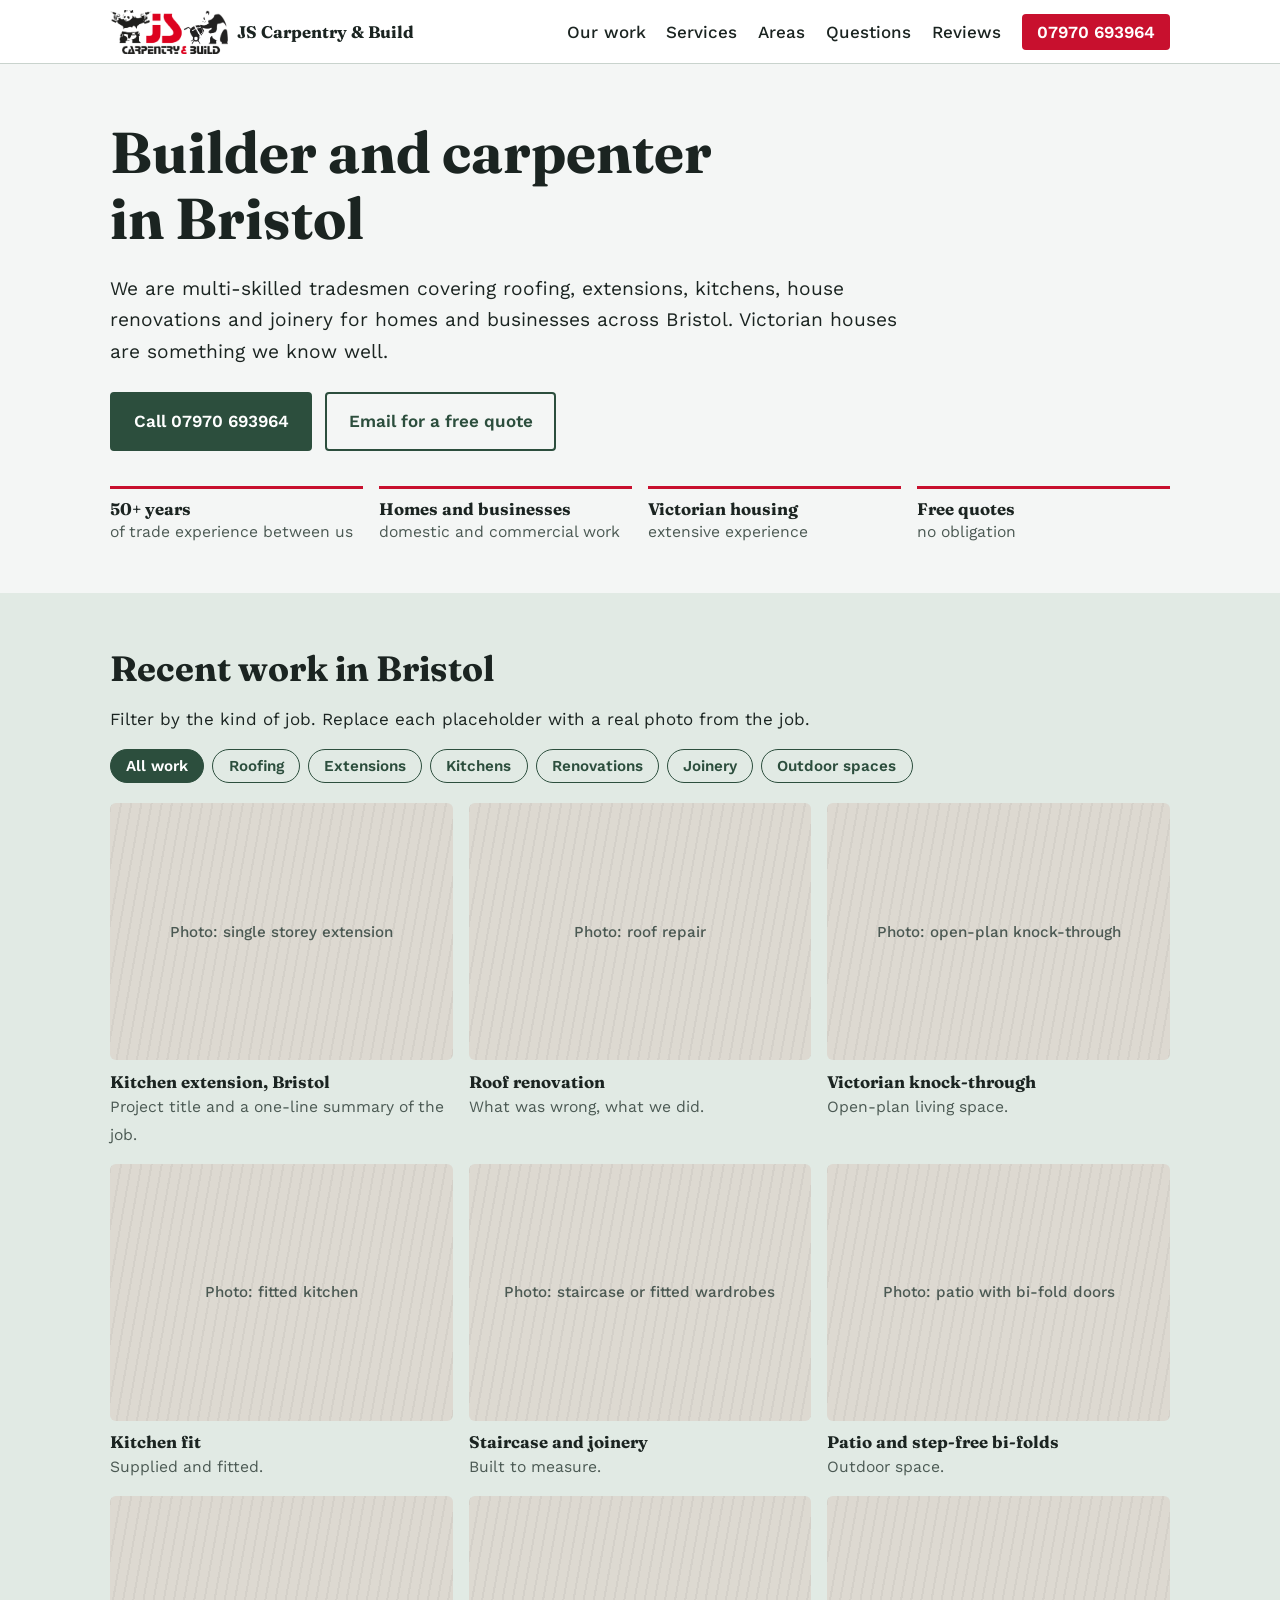
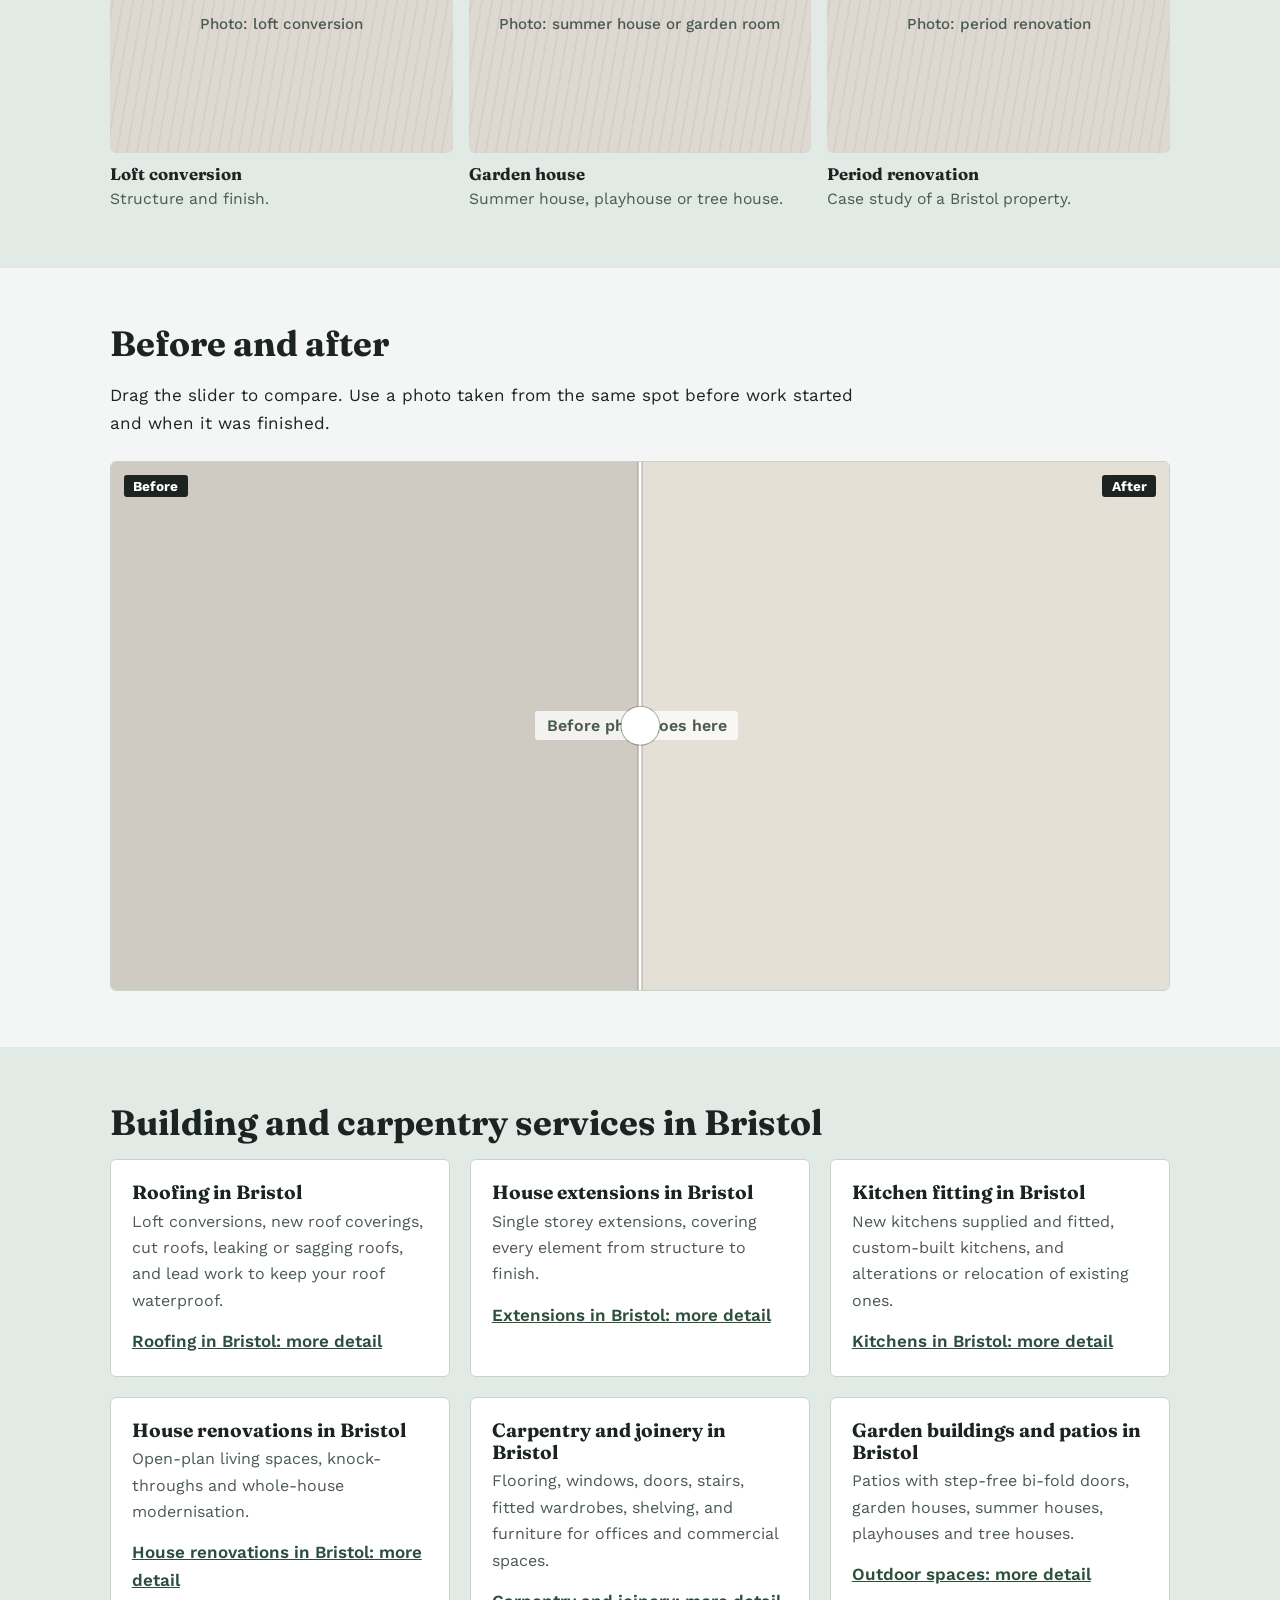
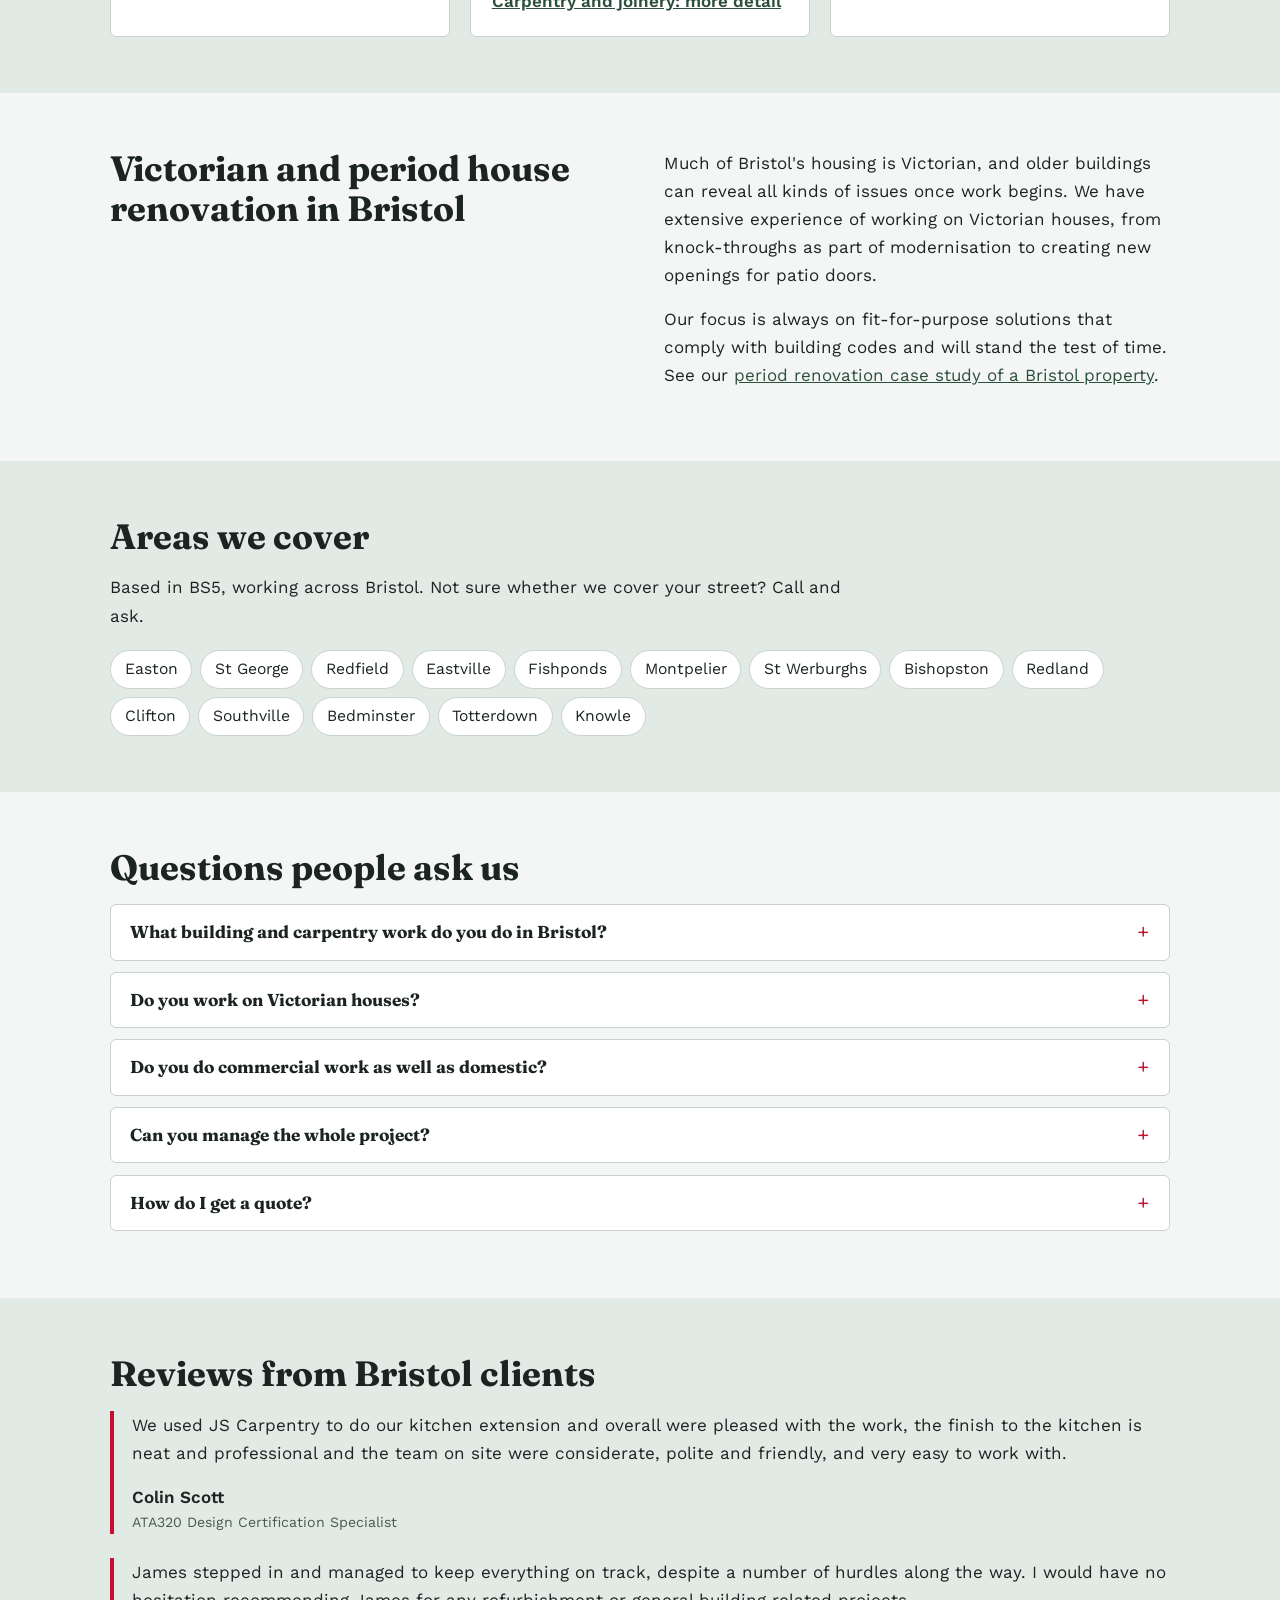
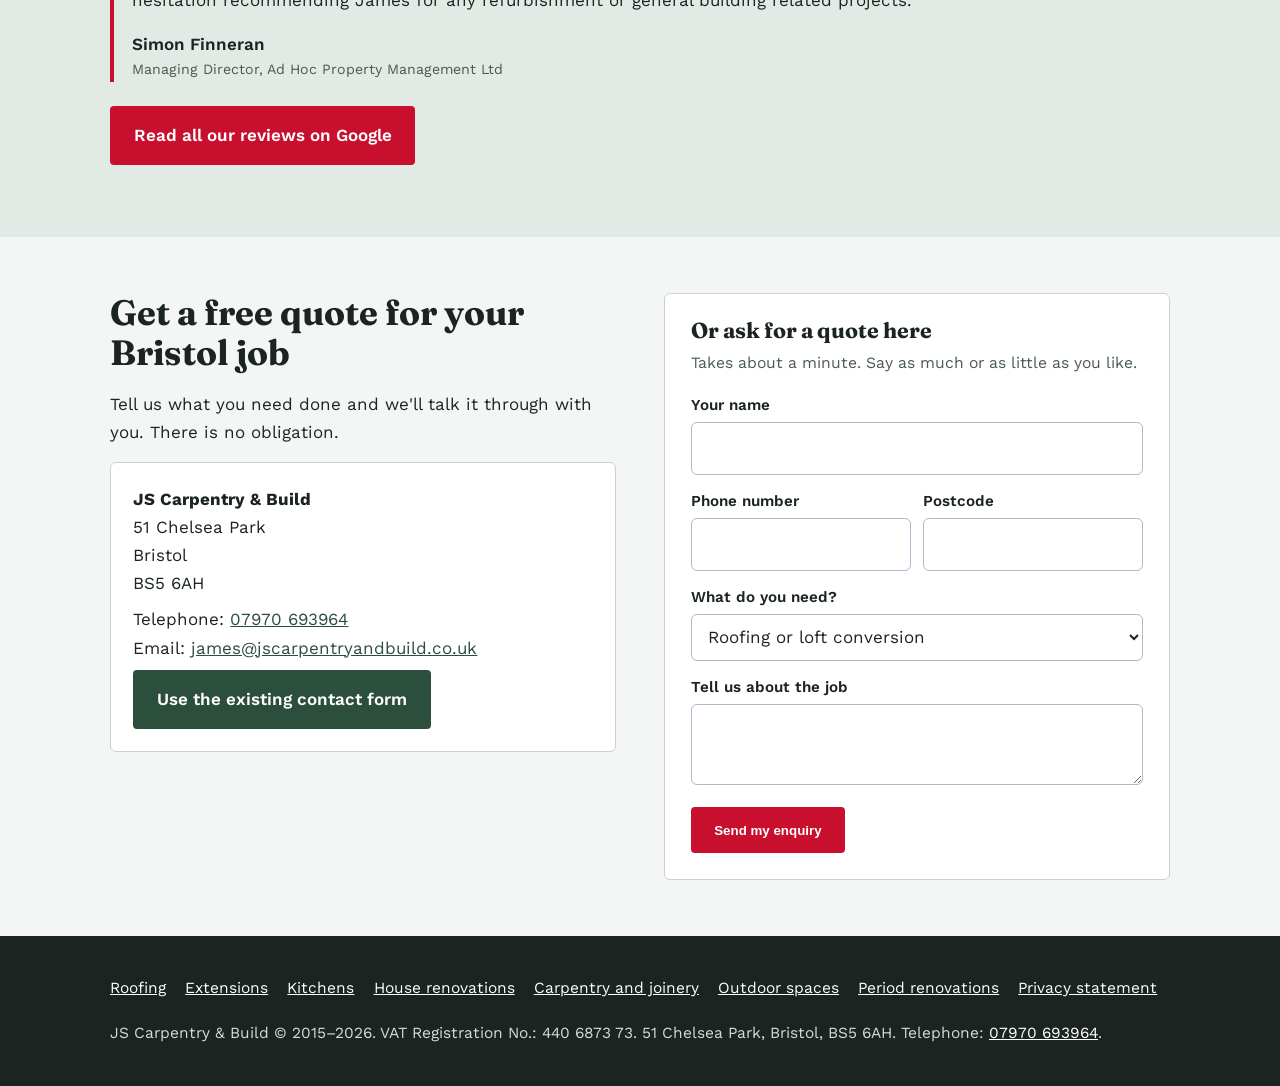
==== index.html @ ce84aeb0 "Initial demo redesign" ====
<!DOCTYPE html>
<html lang="en-GB">
<head>
<meta charset="utf-8">
<meta name="viewport" content="width=device-width, initial-scale=1">
<title>Builder and carpenter in Bristol | JS Carpentry &amp; Build</title>
<meta name="description" content="General builder and carpenter in Bristol. Roofing, extensions, kitchens, house renovations and joinery for homes and businesses. Free, no-obligation quotes.">
<link rel="canonical" href="https://jscarpentryandbuild.co.uk/">
<meta property="og:title" content="Builder and carpenter in Bristol | JS Carpentry &amp; Build">
<meta property="og:description" content="Roofing, extensions, kitchens, house renovations and joinery in Bristol. Free, no-obligation quotes.">
<meta property="og:type" content="website">
<meta property="og:locale" content="en_GB">
<meta property="og:url" content="https://jscarpentryandbuild.co.uk/">
<link rel="preconnect" href="https://fonts.googleapis.com">
<link rel="preconnect" href="https://fonts.gstatic.com" crossorigin>
<link href="https://fonts.googleapis.com/css2?family=Fraunces:opsz,wght@9..144,500;9..144,700&family=Work+Sans:wght@400;500;600&display=swap" rel="stylesheet">
<!--
  SINGLE-PAGE DEMO for James, JS Carpentry & Build.

  Structure: local-SEO layout, with the photo gallery and before/after slider
  from the proof-led option, and the quote form from the quote-first option
  placed low, in the contact section.

  TO CHECK / FILL IN BEFORE SHOWING AS A REAL SITE
  - AREAS: confirm with James which parts of Bristol (and nearby) he really covers.
  - FAQ answers are based only on what his current site says.
  - Gallery: replace each .ph placeholder with <img src="..." alt="..."> (keep class "tile-media"),
    and edit the title and one-line description under it. Aim for 8 to 12 jobs.
  - Before and after: swap the two .ba-pane placeholders for real photos of the same view.
  - GOOGLE REVIEWS: see the marked slot under the testimonials. Once the Google
    Business Profile exists and has reviews, either embed a widget script, fetch via
    the Places API, or hand-copy them in. Then link the gallery photos to the profile.
  - All text is taken from the current site (typos fixed). No new claims.
-->
<script type="application/ld+json">
{
  "@context": "https://schema.org",
  "@type": "GeneralContractor",
  "name": "JS Carpentry & Build",
  "url": "https://jscarpentryandbuild.co.uk/",
  "telephone": "+447970693964",
  "email": "james@jscarpentryandbuild.co.uk",
  "description": "General builder and carpenter working in Bristol. Domestic and commercial works including joinery, roofing, renovations, kitchens and extensions.",
  "address": {
    "@type": "PostalAddress",
    "streetAddress": "51 Chelsea Park",
    "addressLocality": "Bristol",
    "postalCode": "BS5 6AH",
    "addressCountry": "GB"
  },
  "areaServed": { "@type": "City", "name": "Bristol" }
}
</script>
<script type="application/ld+json">
{
  "@context": "https://schema.org",
  "@type": "FAQPage",
  "mainEntity": [
    {"@type":"Question","name":"What building and carpentry work do you do in Bristol?",
     "acceptedAnswer":{"@type":"Answer","text":"Roofing including loft conversions and repairs, single storey extensions, kitchens, whole house renovations, carpentry and joinery, and outdoor spaces such as patios, summer houses and garden houses."}},
    {"@type":"Question","name":"Do you work on Victorian houses?",
     "acceptedAnswer":{"@type":"Answer","text":"Yes. We have extensive experience of Victorian housing, including knock-throughs as part of modernisation, new openings for patio doors, and dealing with the issues that older buildings can reveal during works."}},
    {"@type":"Question","name":"Do you do commercial work as well as domestic?",
     "acceptedAnswer":{"@type":"Answer","text":"Yes. We do commercial works for small and medium businesses, and building and carpentry works of all sizes for domestic customers."}},
    {"@type":"Question","name":"Can you manage the whole project?",
     "acceptedAnswer":{"@type":"Answer","text":"Yes, project management and scheduling can be included if you want it. We also work with local joiners, plasterers, electricians and plumbers to deliver a complete service."}},
    {"@type":"Question","name":"How do I get a quote?",
     "acceptedAnswer":{"@type":"Answer","text":"Call 07970 693964 or email james@jscarpentryandbuild.co.uk. Quotes are free and with no obligation."}}
  ]
}
</script>
<style>
:root{
  --bg:#F4F6F5; --ink:#1B2421; --muted:#4B5953; --lead:#3E6B55; --lead-dark:#2C4E3D;
  --red:#C8102E; --red-dark:#A00C24;
  --tint:#E1EAE4; --line:#C9D3CD; --white:#fff;
  --display:"Fraunces",Georgia,"Times New Roman",serif;
  --body:"Work Sans",system-ui,-apple-system,"Segoe UI",Arial,sans-serif;
}
*{box-sizing:border-box}
html{scroll-behavior:smooth}
@media (prefers-reduced-motion:reduce){html{scroll-behavior:auto}*{transition:none!important;animation:none!important}}
body{margin:0;background:var(--bg);color:var(--ink);font-family:var(--body);font-size:1.0625rem;line-height:1.65;padding-bottom:4.5rem}
a{color:var(--lead-dark)}
:focus-visible{outline:3px solid var(--red);outline-offset:3px}
.wrap{max-width:1100px;margin:0 auto;padding:0 1.25rem}
h1,h2,h3{font-family:var(--display);margin:0;line-height:1.15;font-weight:700}
h1{font-size:clamp(2.2rem,5vw,3.6rem);max-width:16ch}
h2{font-size:clamp(1.6rem,3vw,2.2rem);margin-bottom:1rem}
h3{font-size:1.2rem;margin-bottom:.35rem}
p{margin:0 0 1rem;max-width:68ch}
.skip{position:absolute;left:-999px;top:0;background:#fff;padding:.6rem 1rem;z-index:99}
.skip:focus{left:0}

/* header */
header.site{background:var(--white);border-bottom:1px solid var(--line);position:sticky;top:0;z-index:20}
header.site .wrap{display:flex;align-items:center;justify-content:space-between;gap:1rem;padding-top:.6rem;padding-bottom:.6rem;flex-wrap:wrap}
.brand{display:flex;align-items:center;gap:.6rem;text-decoration:none;color:var(--ink)}
.brand img{height:44px;width:auto;display:block}
.brand span{font:700 1.05rem var(--display)}
nav ul{display:flex;gap:1.3rem;list-style:none;margin:0;padding:0;flex-wrap:wrap;align-items:center}
nav a{text-decoration:none;color:var(--ink);font-weight:500}
nav a:hover{text-decoration:underline}
nav a.tel{background:var(--red);color:#fff;padding:.5rem .95rem;border-radius:4px;font-weight:600}
nav a.tel:hover{background:var(--red-dark);text-decoration:none}
@media (max-width:560px){.brand img{height:34px}}

/* hero */
.hero{padding:3.5rem 0 3rem}
.hero p.lead{font-size:1.2rem;margin-top:1.25rem}
.hero .btns{display:flex;flex-wrap:wrap;gap:.8rem;margin-top:1.5rem}
.btn{display:inline-block;padding:.85rem 1.35rem;border-radius:4px;font-weight:600;text-decoration:none;border:2px solid var(--lead-dark);cursor:pointer}
.btn.main{background:var(--lead-dark);color:#fff}
.btn.line{color:var(--lead-dark);background:transparent}
.btn.red{background:var(--red);border-color:var(--red);color:#fff}
.facts{list-style:none;padding:0;margin:2.2rem 0 0;display:grid;grid-template-columns:repeat(4,1fr);gap:1rem}
.facts li{border-top:3px solid var(--red);padding-top:.6rem;font-size:.98rem;color:var(--muted)}
.facts b{display:block;color:var(--ink);font:700 1.05rem var(--display)}
@media (max-width:820px){.facts{grid-template-columns:repeat(2,1fr)}}

section{padding:3.5rem 0}
section.tint{background:var(--tint)}

/* gallery */
.filters{display:flex;flex-wrap:wrap;gap:.5rem;margin:0 0 1.25rem}
.chip{font:600 .95rem var(--body);border:1.5px solid var(--lead-dark);background:transparent;color:var(--lead-dark);padding:.45rem .95rem;border-radius:999px;cursor:pointer}
.chip[aria-pressed="true"]{background:var(--lead-dark);color:#fff}
.gallery{display:grid;grid-template-columns:repeat(3,1fr);gap:1rem}
.tile{margin:0}
.tile[hidden]{display:none}
.tile-media{aspect-ratio:4/3;width:100%;object-fit:cover;display:block;border-radius:6px}
.ph{display:grid;place-items:center;text-align:center;padding:1rem;color:var(--muted);font:500 .95rem var(--body);border-radius:6px;
  background:repeating-linear-gradient(100deg,rgba(0,0,0,.04) 0 2px,transparent 2px 10px),#DDD9D1}
.tile figcaption{padding:.7rem 0 0}
.tile figcaption b{font:700 1.05rem var(--display);display:block}
.tile figcaption span{color:var(--muted);font-size:.98rem}
@media (max-width:900px){.gallery{grid-template-columns:repeat(2,1fr)}}
@media (max-width:560px){.gallery{grid-template-columns:1fr}}

/* before / after */
.ba{--pos:50%;position:relative;aspect-ratio:16/8;overflow:hidden;border:1px solid var(--line);border-radius:6px;user-select:none;margin-top:1.5rem}
.ba-pane{position:absolute;inset:0;display:grid;place-items:center;font:600 1rem var(--body);color:var(--muted)}
.ba-pane.before{background:#CFCBC2}
.ba-pane.after{background:#E4E0D6;clip-path:inset(0 0 0 var(--pos))}
.ba-pane span{background:rgba(255,255,255,.75);padding:.3rem .7rem;border-radius:3px}
.ba-handle{position:absolute;top:0;bottom:0;left:var(--pos);width:3px;background:#fff;transform:translateX(-50%);box-shadow:0 0 0 1px rgba(0,0,0,.25)}
.ba-handle::after{content:"";position:absolute;top:50%;left:50%;width:2.4rem;height:2.4rem;border-radius:50%;background:#fff;transform:translate(-50%,-50%);box-shadow:0 0 0 1px rgba(0,0,0,.3)}
.ba input{position:absolute;inset:0;width:100%;height:100%;opacity:0;cursor:ew-resize;margin:0}
.ba:focus-within{outline:3px solid var(--red);outline-offset:3px}
.ba-tag{position:absolute;top:.8rem;font:700 .85rem var(--body);background:var(--ink);color:#fff;padding:.2rem .6rem;border-radius:3px}
.ba-tag.l{left:.8rem}.ba-tag.r{right:.8rem}

/* services */
.svc{display:grid;grid-template-columns:repeat(3,1fr);gap:1.25rem}
.svc article{background:var(--white);border:1px solid var(--line);border-radius:6px;padding:1.3rem}
.svc article p{color:var(--muted);margin-bottom:.8rem;font-size:1rem}
.svc a.more{font-weight:600}
@media (max-width:900px){.svc{grid-template-columns:repeat(2,1fr)}}
@media (max-width:580px){.svc{grid-template-columns:1fr}}

.two-col{display:grid;grid-template-columns:1fr 1fr;gap:3rem;align-items:start}
@media (max-width:800px){.two-col{grid-template-columns:1fr;gap:1.5rem}}

.areas{list-style:none;margin:1.25rem 0 0;padding:0;display:flex;flex-wrap:wrap;gap:.5rem}
.areas li{background:var(--white);border:1px solid var(--line);padding:.35rem .85rem;border-radius:999px;font-size:.98rem}

details{background:var(--white);border:1px solid var(--line);border-radius:6px;margin-bottom:.7rem}
summary{cursor:pointer;padding:1rem 1.2rem;font:700 1.08rem var(--display);list-style:none;display:flex;justify-content:space-between;gap:1rem}
summary::-webkit-details-marker{display:none}
summary::after{content:"+";font-size:1.4rem;line-height:1;color:var(--red)}
details[open] summary::after{content:"\2212"}
details p{padding:0 1.2rem;margin:0 0 1rem}

blockquote{margin:0 0 1.5rem;padding-left:1.1rem;border-left:4px solid var(--red)}
blockquote p{max-width:none}
blockquote footer{font-weight:600}
blockquote footer small{display:block;font-weight:400;color:var(--muted)}

#google-reviews{margin-top:.5rem}

address{font-style:normal}
.nap{background:var(--white);border:1px solid var(--line);border-radius:6px;padding:1.4rem}
.nap p{margin-bottom:.5rem}

/* quote form */
.form-card{background:var(--white);border:1px solid var(--line);border-radius:6px;padding:1.6rem}
.form-card h3{font-size:1.35rem;margin-bottom:.35rem}
.form-card .sub{color:var(--muted);font-size:.98rem;margin-bottom:1.1rem}
.field{margin-bottom:.9rem}
label{display:block;font-weight:600;font-size:.95rem;margin-bottom:.25rem}
input,select,textarea{width:100%;font:inherit;padding:.7rem .8rem;border:1.5px solid #AEB8CB;border-radius:6px;background:#fff;color:var(--ink)}
textarea{min-height:5rem;resize:vertical}
.two{display:grid;grid-template-columns:1fr 1fr;gap:.8rem}
@media (max-width:480px){.two{grid-template-columns:1fr}}
#done{display:none;margin-top:1rem;padding:.9rem 1rem;background:var(--tint);border-left:4px solid var(--red);border-radius:4px;font-size:.98rem}

footer.site{background:var(--ink);color:#D3DDD8;padding:2.5rem 0;font-size:.97rem}
footer.site a{color:#fff}
footer.site ul{list-style:none;padding:0;margin:0 0 1.2rem;display:flex;flex-wrap:wrap;gap:.4rem 1.2rem}

/* sticky mobile call bar */
.stick{position:fixed;left:0;right:0;bottom:0;z-index:30;display:grid;grid-template-columns:1fr 1fr;background:var(--lead-dark);box-shadow:0 -4px 14px rgba(0,0,0,.25)}
.stick a{padding:1rem;text-align:center;font:700 1.05rem var(--display);text-decoration:none;color:#fff}
.stick a:first-child{background:var(--red)}
@media (min-width:861px){.stick{display:none}body{padding-bottom:0}}
</style>
</head>
<body>
<a class="skip" href="#main">Skip to content</a>

<header class="site">
  <div class="wrap">
    <a class="brand" href="/">
      <img src="logo.png" alt="JS Carpentry &amp; Build">
      <span>JS Carpentry &amp; Build</span>
    </a>
    <nav aria-label="Main">
      <ul>
        <li><a href="#work">Our work</a></li>
        <li><a href="#services">Services</a></li>
        <li><a href="#areas">Areas</a></li>
        <li><a href="#faq">Questions</a></li>
        <li><a href="#reviews">Reviews</a></li>
        <li><a class="tel" href="tel:+447970693964">07970 693964</a></li>
      </ul>
    </nav>
  </div>
</header>

<main id="main">
  <div class="hero">
    <div class="wrap">
      <h1>Builder and carpenter in Bristol</h1>
      <p class="lead">We are multi-skilled tradesmen covering roofing, extensions, kitchens, house renovations and joinery for homes and businesses across Bristol. Victorian houses are something we know well.</p>
      <div class="btns">
        <a class="btn main" href="tel:+447970693964">Call 07970 693964</a>
        <a class="btn line" href="mailto:james@jscarpentryandbuild.co.uk">Email for a free quote</a>
      </div>
      <ul class="facts">
        <li><b>50+ years</b>of trade experience between us</li>
        <li><b>Homes and businesses</b>domestic and commercial work</li>
        <li><b>Victorian housing</b>extensive experience</li>
        <li><b>Free quotes</b>no obligation</li>
      </ul>
    </div>
  </div>

  <section class="tint" id="work" aria-labelledby="work-h">
    <div class="wrap">
      <h2 id="work-h">Recent work in Bristol</h2>
      <p>Filter by the kind of job. Replace each placeholder with a real photo from the job.</p>

      <div class="filters" role="group" aria-label="Filter projects">
        <button class="chip" aria-pressed="true" data-filter="all">All work</button>
        <button class="chip" aria-pressed="false" data-filter="roofing">Roofing</button>
        <button class="chip" aria-pressed="false" data-filter="extensions">Extensions</button>
        <button class="chip" aria-pressed="false" data-filter="kitchens">Kitchens</button>
        <button class="chip" aria-pressed="false" data-filter="renovations">Renovations</button>
        <button class="chip" aria-pressed="false" data-filter="joinery">Joinery</button>
        <button class="chip" aria-pressed="false" data-filter="outdoor">Outdoor spaces</button>
      </div>

      <div class="gallery" id="gallery">
        <figure class="tile" data-cat="extensions">
          <div class="tile-media ph">Photo: single storey extension</div>
          <figcaption><b>Kitchen extension, Bristol</b><span>Project title and a one-line summary of the job.</span></figcaption>
        </figure>
        <figure class="tile" data-cat="roofing">
          <div class="tile-media ph">Photo: roof repair</div>
          <figcaption><b>Roof renovation</b><span>What was wrong, what we did.</span></figcaption>
        </figure>
        <figure class="tile" data-cat="renovations">
          <div class="tile-media ph">Photo: open-plan knock-through</div>
          <figcaption><b>Victorian knock-through</b><span>Open-plan living space.</span></figcaption>
        </figure>
        <figure class="tile" data-cat="kitchens">
          <div class="tile-media ph">Photo: fitted kitchen</div>
          <figcaption><b>Kitchen fit</b><span>Supplied and fitted.</span></figcaption>
        </figure>
        <figure class="tile" data-cat="joinery">
          <div class="tile-media ph">Photo: staircase or fitted wardrobes</div>
          <figcaption><b>Staircase and joinery</b><span>Built to measure.</span></figcaption>
        </figure>
        <figure class="tile" data-cat="outdoor">
          <div class="tile-media ph">Photo: patio with bi-fold doors</div>
          <figcaption><b>Patio and step-free bi-folds</b><span>Outdoor space.</span></figcaption>
        </figure>
        <figure class="tile" data-cat="roofing">
          <div class="tile-media ph">Photo: loft conversion</div>
          <figcaption><b>Loft conversion</b><span>Structure and finish.</span></figcaption>
        </figure>
        <figure class="tile" data-cat="outdoor">
          <div class="tile-media ph">Photo: summer house or garden room</div>
          <figcaption><b>Garden house</b><span>Summer house, playhouse or tree house.</span></figcaption>
        </figure>
        <figure class="tile" data-cat="renovations">
          <div class="tile-media ph">Photo: period renovation</div>
          <figcaption><b>Period renovation</b><span>Case study of a Bristol property.</span></figcaption>
        </figure>
      </div>
    </div>
  </section>

  <section aria-labelledby="ba-h">
    <div class="wrap">
      <h2 id="ba-h">Before and after</h2>
      <p>Drag the slider to compare. Use a photo taken from the same spot before work started and when it was finished.</p>
      <div class="ba" id="ba">
        <div class="ba-pane before"><span>Before photo goes here</span></div>
        <div class="ba-pane after"><span>After photo goes here</span></div>
        <span class="ba-tag l">Before</span><span class="ba-tag r">After</span>
        <div class="ba-handle"></div>
        <input type="range" min="0" max="100" value="50" aria-label="Drag to compare before and after">
      </div>
    </div>
  </section>

  <section class="tint" id="services" aria-labelledby="svc-h">
    <div class="wrap">
      <h2 id="svc-h">Building and carpentry services in Bristol</h2>
      <div class="svc">
        <article>
          <h3>Roofing in Bristol</h3>
          <p>Loft conversions, new roof coverings, cut roofs, leaking or sagging roofs, and lead work to keep your roof waterproof.</p>
          <a class="more" href="https://jscarpentryandbuild.co.uk/roofing.html">Roofing in Bristol: more detail</a>
        </article>
        <article>
          <h3>House extensions in Bristol</h3>
          <p>Single storey extensions, covering every element from structure to finish.</p>
          <a class="more" href="https://jscarpentryandbuild.co.uk/extensions.html">Extensions in Bristol: more detail</a>
        </article>
        <article>
          <h3>Kitchen fitting in Bristol</h3>
          <p>New kitchens supplied and fitted, custom-built kitchens, and alterations or relocation of existing ones.</p>
          <a class="more" href="https://jscarpentryandbuild.co.uk/kitchens.html">Kitchens in Bristol: more detail</a>
        </article>
        <article>
          <h3>House renovations in Bristol</h3>
          <p>Open-plan living spaces, knock-throughs and whole-house modernisation.</p>
          <a class="more" href="https://jscarpentryandbuild.co.uk/house-renovations.html">House renovations in Bristol: more detail</a>
        </article>
        <article>
          <h3>Carpentry and joinery in Bristol</h3>
          <p>Flooring, windows, doors, stairs, fitted wardrobes, shelving, and furniture for offices and commercial spaces.</p>
          <a class="more" href="https://jscarpentryandbuild.co.uk/carpenty-and-joinery.html">Carpentry and joinery: more detail</a>
        </article>
        <article>
          <h3>Garden buildings and patios in Bristol</h3>
          <p>Patios with step-free bi-fold doors, garden houses, summer houses, playhouses and tree houses.</p>
          <a class="more" href="https://jscarpentryandbuild.co.uk/outdoor-spaces.html">Outdoor spaces: more detail</a>
        </article>
      </div>
    </div>
  </section>

  <section aria-labelledby="vic-h">
    <div class="wrap two-col">
      <div>
        <h2 id="vic-h">Victorian and period house renovation in Bristol</h2>
      </div>
      <div>
        <p>Much of Bristol's housing is Victorian, and older buildings can reveal all kinds of issues once work begins. We have extensive experience of working on Victorian houses, from knock-throughs as part of modernisation to creating new openings for patio doors.</p>
        <p>Our focus is always on fit-for-purpose solutions that comply with building codes and will stand the test of time. See our <a href="https://jscarpentryandbuild.co.uk/period-renovations.html">period renovation case study of a Bristol property</a>.</p>
      </div>
    </div>
  </section>

  <section class="tint" id="areas" aria-labelledby="areas-h">
    <div class="wrap">
      <h2 id="areas-h">Areas we cover</h2>
      <p>Based in BS5, working across Bristol. Not sure whether we cover your street? Call and ask.</p>
      <!-- EXAMPLE LIST ONLY: confirm with James. Ideally each area becomes its own page. -->
      <ul class="areas">
        <li>Easton</li><li>St George</li><li>Redfield</li><li>Eastville</li><li>Fishponds</li>
        <li>Montpelier</li><li>St Werburghs</li><li>Bishopston</li><li>Redland</li><li>Clifton</li>
        <li>Southville</li><li>Bedminster</li><li>Totterdown</li><li>Knowle</li>
      </ul>
    </div>
  </section>

  <section id="faq" aria-labelledby="faq-h">
    <div class="wrap">
      <h2 id="faq-h">Questions people ask us</h2>
      <details>
        <summary>What building and carpentry work do you do in Bristol?</summary>
        <p>Roofing including loft conversions and repairs, single storey extensions, kitchens, whole house renovations, carpentry and joinery, and outdoor spaces such as patios, summer houses and garden houses.</p>
      </details>
      <details>
        <summary>Do you work on Victorian houses?</summary>
        <p>Yes. We have extensive experience of Victorian housing, including knock-throughs as part of modernisation, new openings for patio doors, and dealing with the issues that older buildings can reveal during works.</p>
      </details>
      <details>
        <summary>Do you do commercial work as well as domestic?</summary>
        <p>Yes. We do commercial works for small and medium businesses, and building and carpentry works of all sizes for domestic customers.</p>
      </details>
      <details>
        <summary>Can you manage the whole project?</summary>
        <p>Yes, project management and scheduling can be included if you want it. We also work with local joiners, plasterers, electricians and plumbers to deliver a complete service without the overheads of a large company.</p>
      </details>
      <details>
        <summary>How do I get a quote?</summary>
        <p>Call <a href="tel:+447970693964">07970 693964</a> or email <a href="mailto:james@jscarpentryandbuild.co.uk">james@jscarpentryandbuild.co.uk</a>. Quotes are free and with no obligation.</p>
      </details>
    </div>
  </section>

  <section class="tint" id="reviews" aria-labelledby="rev-h">
    <div class="wrap">
      <h2 id="rev-h">Reviews from Bristol clients</h2>
      <blockquote>
        <p>We used JS Carpentry to do our kitchen extension and overall were pleased with the work, the finish to the kitchen is neat and professional and the team on site were considerate, polite and friendly, and very easy to work with.</p>
        <footer>Colin Scott<small>ATA320 Design Certification Specialist</small></footer>
      </blockquote>
      <blockquote>
        <p>James stepped in and managed to keep everything on track, despite a number of hurdles along the way. I would have no hesitation recommending James for any refurbishment or general building related projects.</p>
        <footer>Simon Finneran<small>Managing Director, Ad Hoc Property Management Ltd</small></footer>
      </blockquote>

      <!--
        GOOGLE REVIEWS WIDGET GOES HERE — immediately under the two testimonials above.
        Once the Google Business Profile is live and has reviews, do one of:
          (a) paste a third-party widget script (Elfsight, Trustindex, EmbedSocial), or
          (b) fetch via the Google Places API and render server-side (cache up to 30 days), or
          (c) hand-copy a few reviews in as more blockquotes.
        Then replace the placeholder link below with the real Google Business Profile URL,
        and link the gallery photos to the same URL.
      -->
      <div id="google-reviews"></div>
      <p><a class="btn red" href="GOOGLE-BUSINESS-PROFILE-URL">Read all our reviews on Google</a></p>
    </div>
  </section>

  <section id="contact" aria-labelledby="con-h">
    <div class="wrap two-col">
      <div>
        <h2 id="con-h">Get a free quote for your Bristol job</h2>
        <p>Tell us what you need done and we'll talk it through with you. There is no obligation.</p>
        <div class="nap">
          <address>
            <p><strong>JS Carpentry &amp; Build</strong><br>51 Chelsea Park<br>Bristol<br>BS5 6AH</p>
            <p>Telephone: <a href="tel:+447970693964">07970 693964</a><br>
            Email: <a href="mailto:james@jscarpentryandbuild.co.uk">james@jscarpentryandbuild.co.uk</a></p>
          </address>
          <a class="btn main" href="https://jscarpentryandbuild.co.uk/contact.php">Use the existing contact form</a>
        </div>
      </div>
      <div class="form-card" id="quote">
        <h3>Or ask for a quote here</h3>
        <p class="sub">Takes about a minute. Say as much or as little as you like.</p>
        <form id="qform">
          <div class="field">
            <label for="name">Your name</label>
            <input id="name" name="name" autocomplete="name" required>
          </div>
          <div class="two">
            <div class="field">
              <label for="phone">Phone number</label>
              <input id="phone" name="phone" type="tel" autocomplete="tel" required>
            </div>
            <div class="field">
              <label for="pc">Postcode</label>
              <input id="pc" name="pc" autocomplete="postal-code">
            </div>
          </div>
          <div class="field">
            <label for="type">What do you need?</label>
            <select id="type" name="type">
              <option>Roofing or loft conversion</option>
              <option>Extension</option>
              <option>Kitchen</option>
              <option>House renovation</option>
              <option>Carpentry or joinery</option>
              <option>Outdoor space or garden building</option>
              <option>Something else</option>
            </select>
          </div>
          <div class="field">
            <label for="msg">Tell us about the job</label>
            <textarea id="msg" name="msg"></textarea>
          </div>
          <button class="btn red" type="submit">Send my enquiry</button>
          <div id="done" role="status">Your email app should now open with these details ready to send. If it does not, call 07970 693964 instead.</div>
        </form>
      </div>
    </div>
  </section>
</main>

<footer class="site">
  <div class="wrap">
    <ul>
      <li><a href="https://jscarpentryandbuild.co.uk/roofing.html">Roofing</a></li>
      <li><a href="https://jscarpentryandbuild.co.uk/extensions.html">Extensions</a></li>
      <li><a href="https://jscarpentryandbuild.co.uk/kitchens.html">Kitchens</a></li>
      <li><a href="https://jscarpentryandbuild.co.uk/house-renovations.html">House renovations</a></li>
      <li><a href="https://jscarpentryandbuild.co.uk/carpenty-and-joinery.html">Carpentry and joinery</a></li>
      <li><a href="https://jscarpentryandbuild.co.uk/outdoor-spaces.html">Outdoor spaces</a></li>
      <li><a href="https://jscarpentryandbuild.co.uk/period-renovations.html">Period renovations</a></li>
      <li><a href="https://jscarpentryandbuild.co.uk/privacy.html">Privacy statement</a></li>
    </ul>
    JS Carpentry &amp; Build &copy; 2015&ndash;2026. VAT Registration No.: 440 6873 73.
    51 Chelsea Park, Bristol, BS5 6AH. Telephone: <a href="tel:+447970693964">07970 693964</a>.
  </div>
</footer>

<div class="stick">
  <a href="tel:+447970693964">Call now</a>
  <a href="#quote">Free quote</a>
</div>

<script>
// Gallery filter
(function(){
  var chips=document.querySelectorAll('.chip'), tiles=document.querySelectorAll('.tile');
  chips.forEach(function(c){
    c.addEventListener('click',function(){
      chips.forEach(function(x){x.setAttribute('aria-pressed','false')});
      c.setAttribute('aria-pressed','true');
      var f=c.dataset.filter;
      tiles.forEach(function(t){t.hidden=(f!=='all' && t.dataset.cat!==f)});
    });
  });
})();
// Before / after slider
(function(){
  var ba=document.getElementById('ba'), r=ba.querySelector('input');
  r.addEventListener('input',function(){ba.style.setProperty('--pos',r.value+'%')});
})();
// Quote form
document.getElementById('qform').addEventListener('submit',function(e){
  e.preventDefault();
  var f=e.target;
  var body='Name: '+f.name.value+'\nPhone: '+f.phone.value+'\nPostcode: '+f.pc.value+
           '\nWork needed: '+f.type.value+'\n\n'+f.msg.value;
  document.getElementById('done').style.display='block';
  window.location.href='mailto:james@jscarpentryandbuild.co.uk?subject='+
    encodeURIComponent('Quote enquiry from website')+'&body='+encodeURIComponent(body);
});
</script>
</body>
</html>
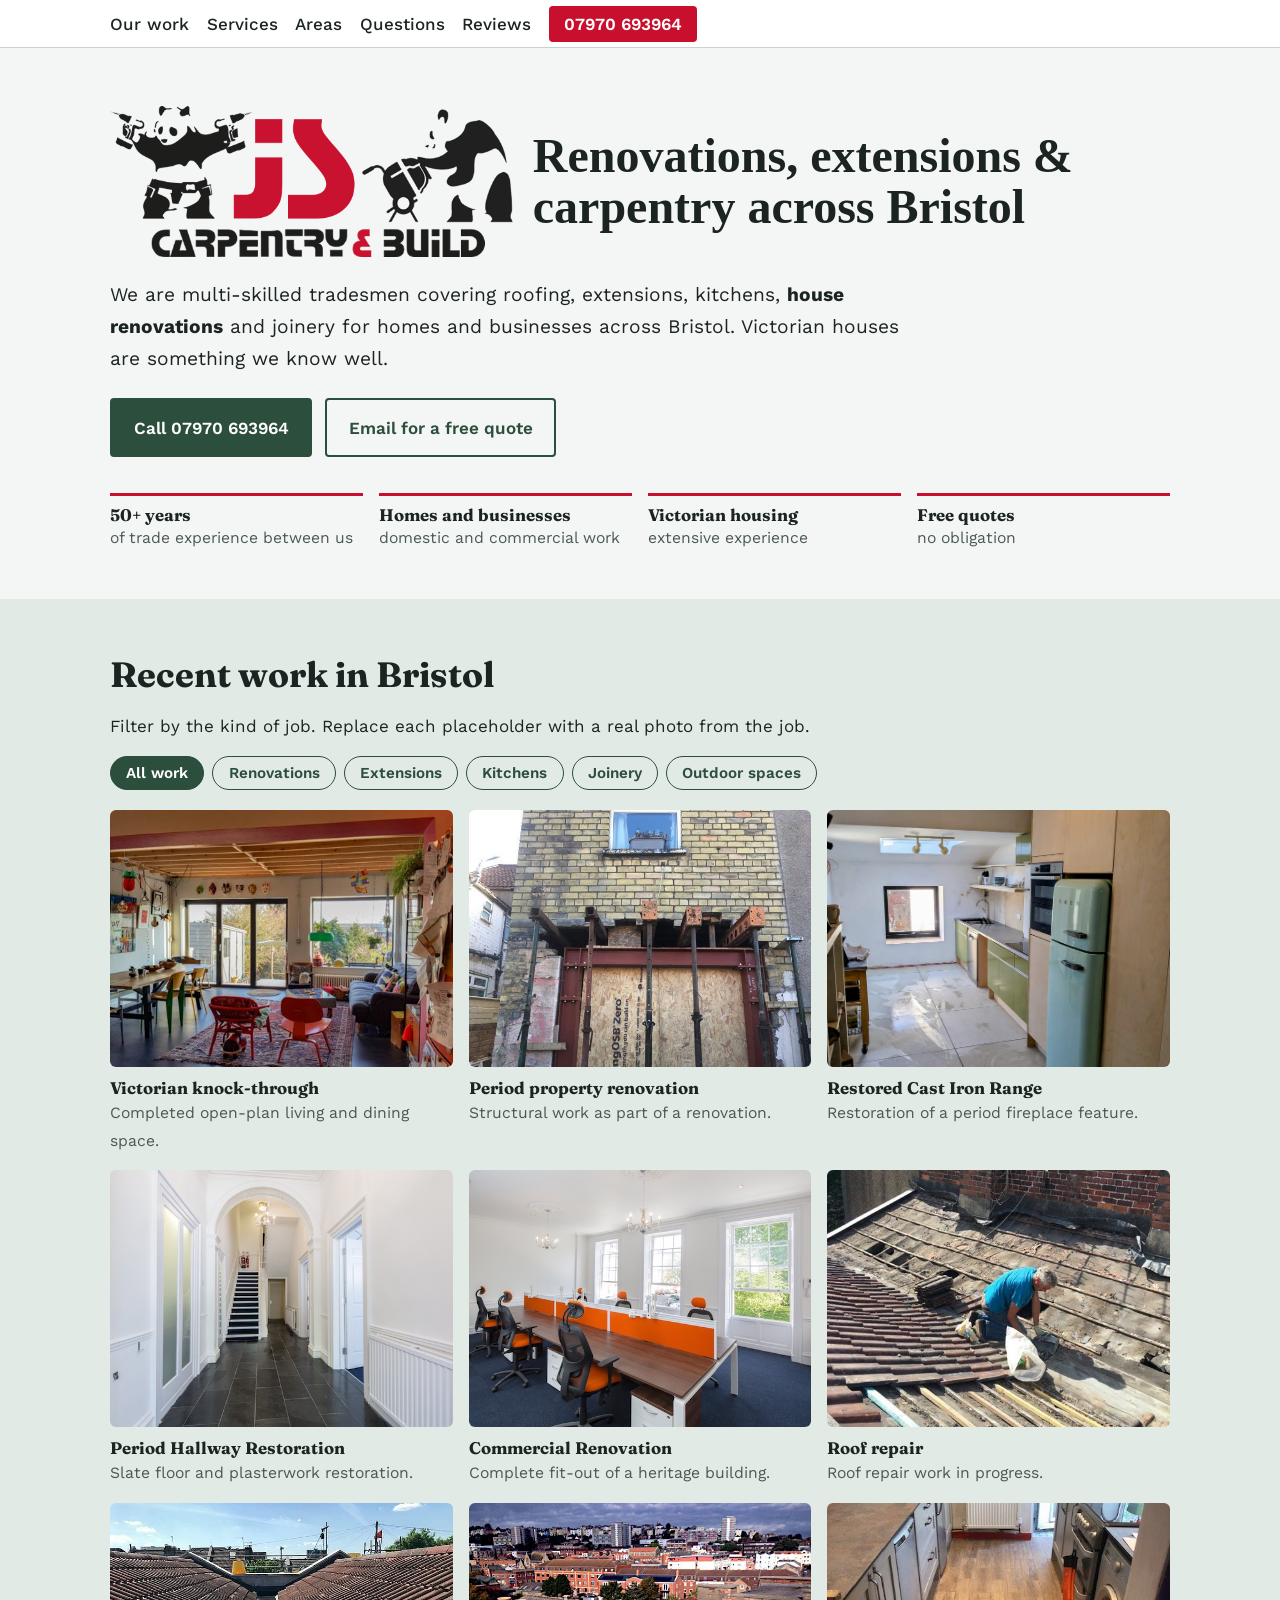
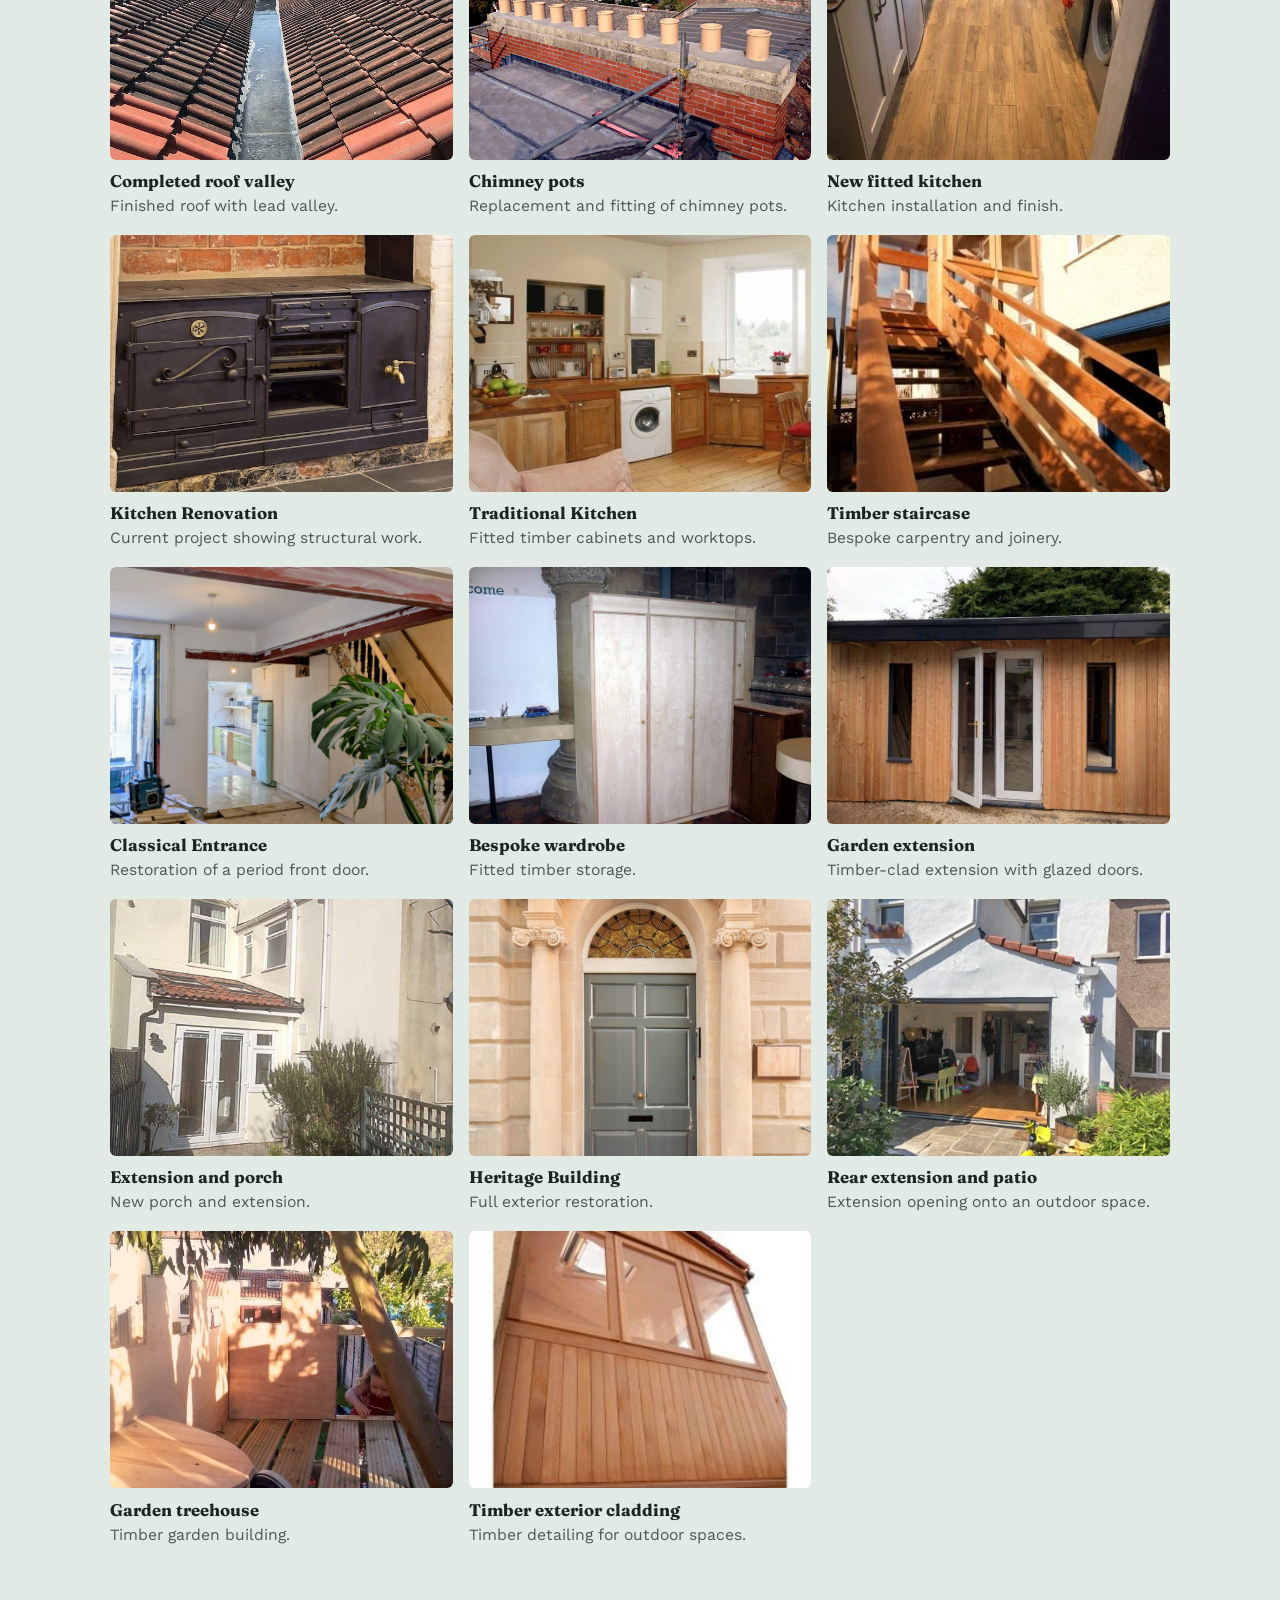
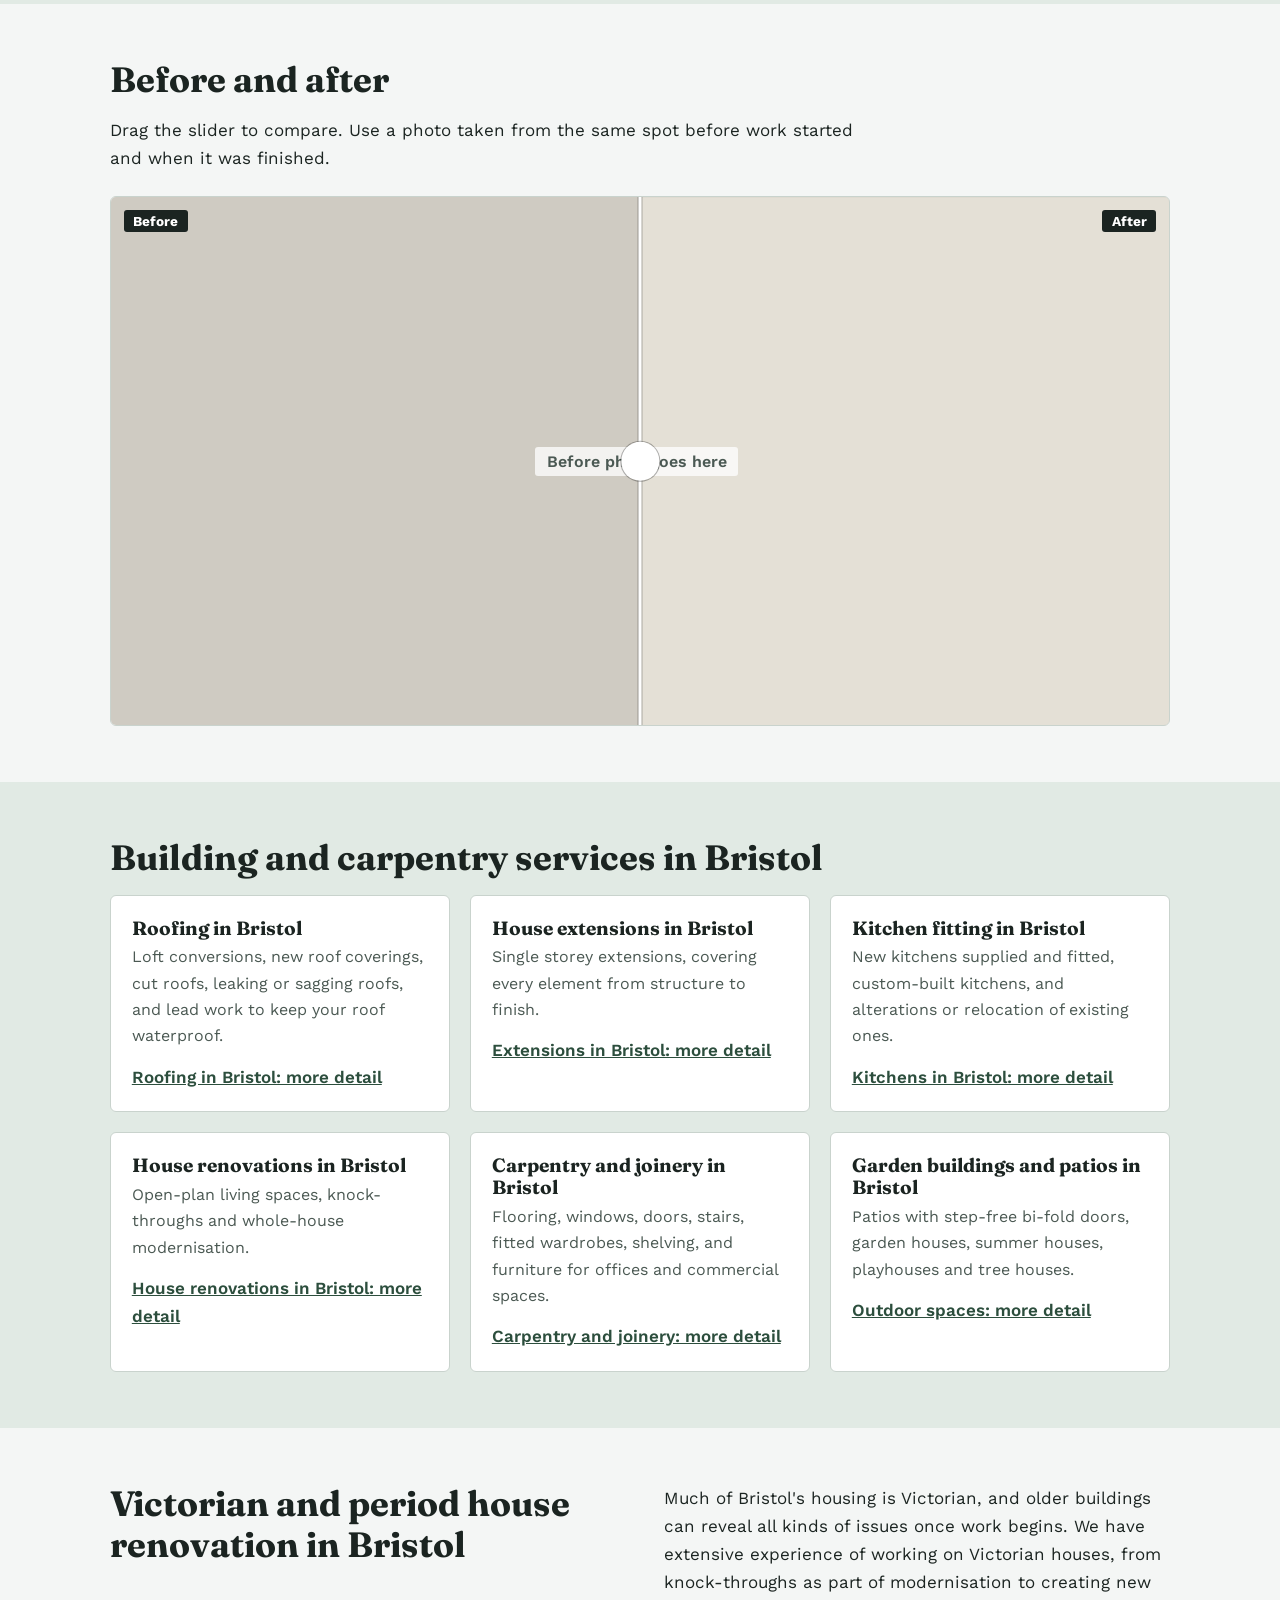
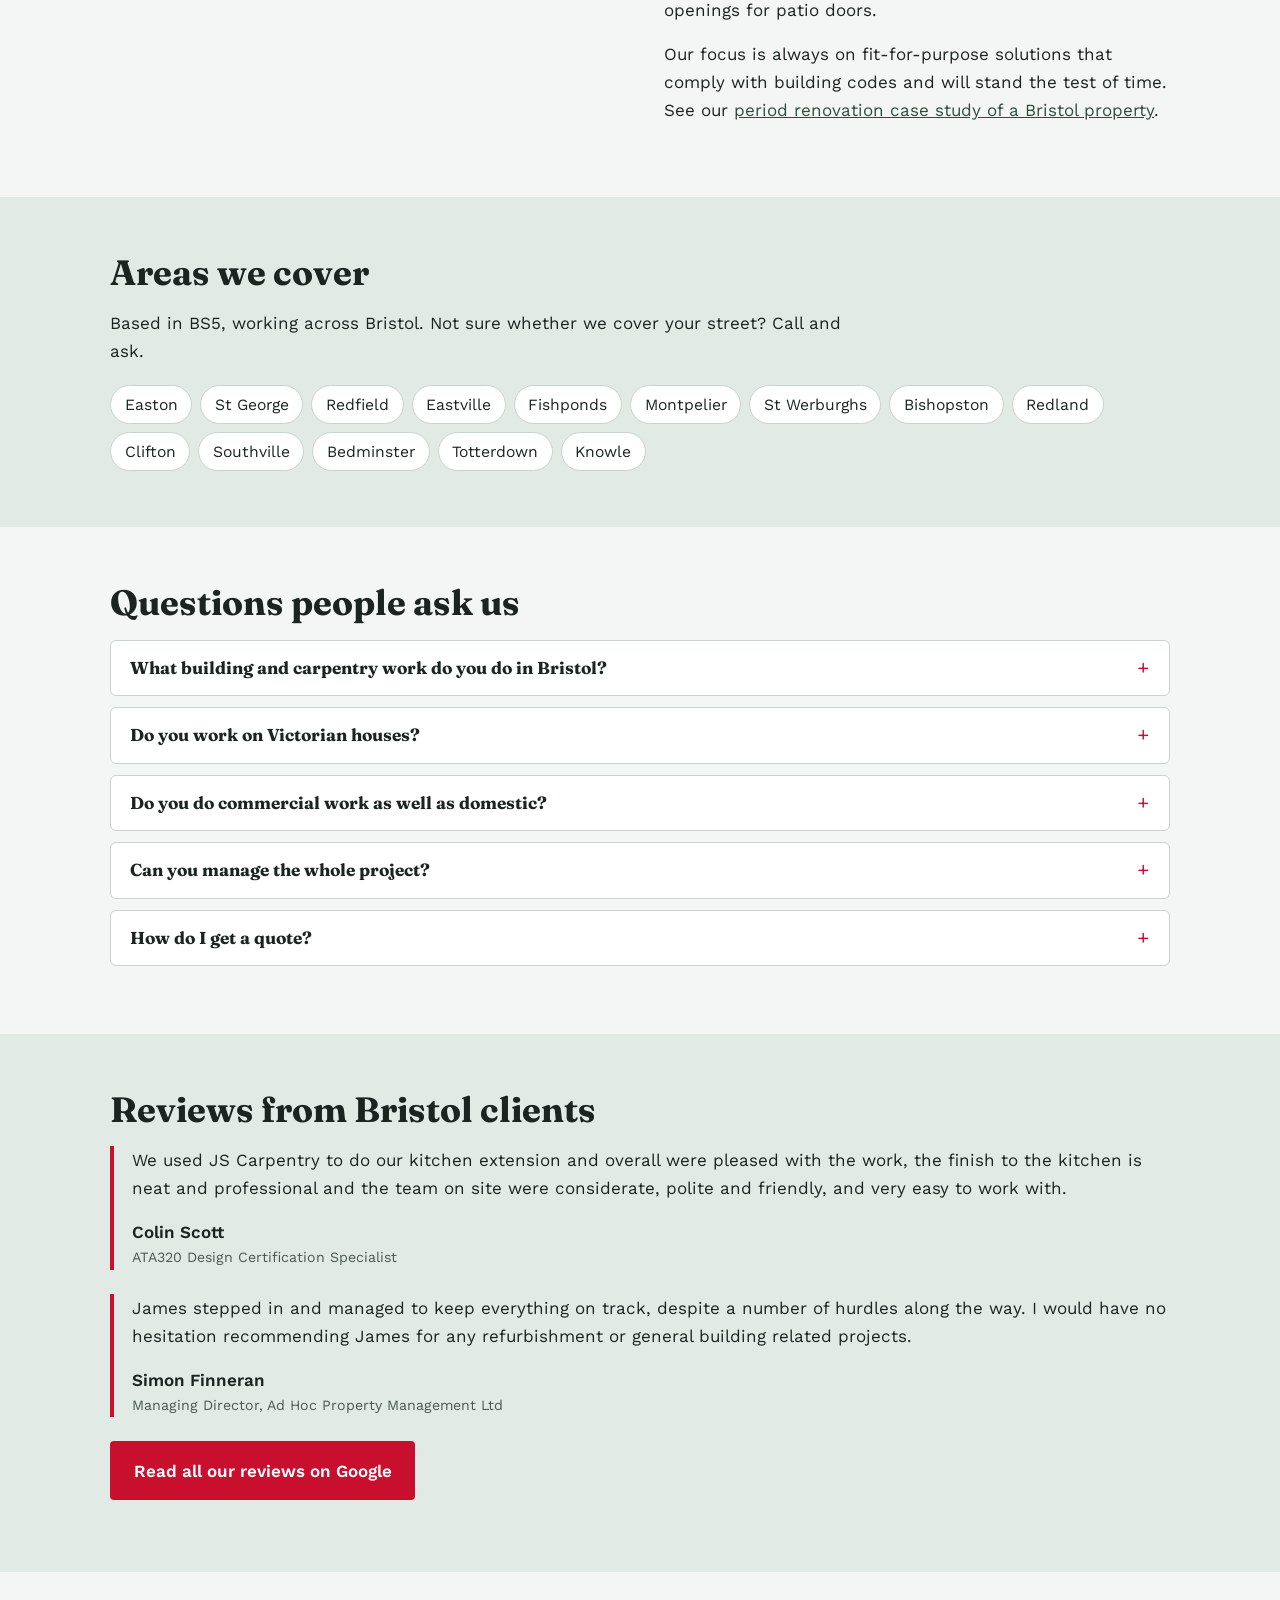
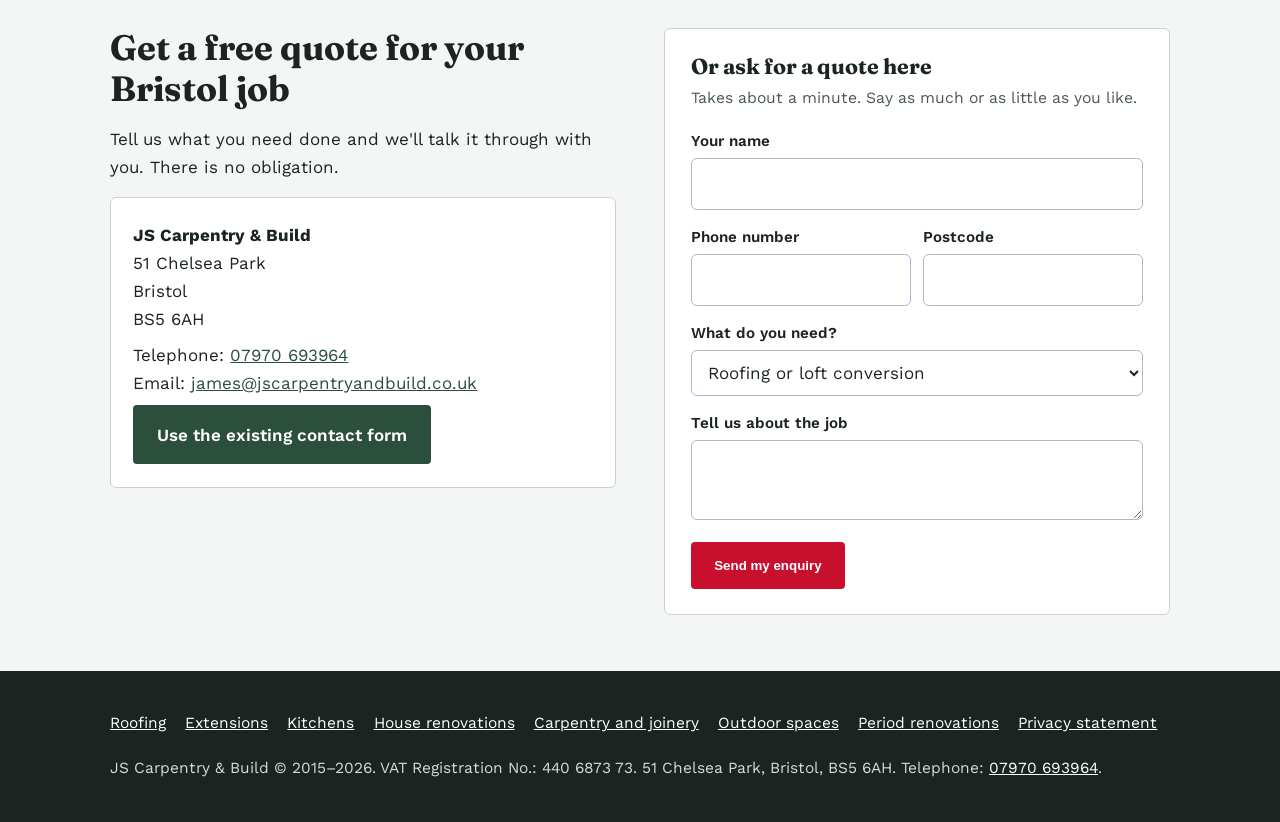
==== commit 1a0b3269: "Updated gallery, filters, and layout for James" ====
--- a/index.html
+++ b/index.html
@@ -85,7 +85,7 @@
 :focus-visible{outline:3px solid var(--red);outline-offset:3px}
 .wrap{max-width:1100px;margin:0 auto;padding:0 1.25rem}
 h1,h2,h3{font-family:var(--display);margin:0;line-height:1.15;font-weight:700}
-h1{font-size:clamp(2.2rem,5vw,3.6rem);max-width:16ch}
+h1{font-size:clamp(1.9rem,4vw,3rem);max-width:16ch}
 h2{font-size:clamp(1.6rem,3vw,2.2rem);margin-bottom:1rem}
 h3{font-size:1.2rem;margin-bottom:.35rem}
 p{margin:0 0 1rem;max-width:68ch}
@@ -94,20 +94,26 @@
 
 /* header */
 header.site{background:var(--white);border-bottom:1px solid var(--line);position:sticky;top:0;z-index:20}
-header.site .wrap{display:flex;align-items:center;justify-content:space-between;gap:1rem;padding-top:.6rem;padding-bottom:.6rem;flex-wrap:wrap}
+header.site .wrap{display:flex;align-items:center;justify-content:flex-start;gap:1rem;padding-top:.6rem;padding-bottom:.6rem;flex-wrap:wrap}
 .brand{display:flex;align-items:center;gap:.6rem;text-decoration:none;color:var(--ink)}
-.brand img{height:44px;width:auto;display:block}
+.brand img{height:52px;width:auto;display:block}
 .brand span{font:700 1.05rem var(--display)}
-nav ul{display:flex;gap:1.3rem;list-style:none;margin:0;padding:0;flex-wrap:wrap;align-items:center}
+nav{margin-left:0}
+nav ul{display:flex;justify-content:flex-start;gap:1.1rem;list-style:none;margin:0;padding:0;flex-wrap:wrap;align-items:center}
 nav a{text-decoration:none;color:var(--ink);font-weight:500}
 nav a:hover{text-decoration:underline}
 nav a.tel{background:var(--red);color:#fff;padding:.5rem .95rem;border-radius:4px;font-weight:600}
 nav a.tel:hover{background:var(--red-dark);text-decoration:none}
+@media (max-width:760px){header.site .wrap{justify-content:center}nav{margin-left:0}}
 @media (max-width:560px){.brand img{height:34px}}
 
 /* hero */
 .hero{padding:3.5rem 0 3rem}
+.hero h1.hero-brand{display:flex;align-items:center;gap:1.25rem;max-width:none;font-family:Georgia,"Times New Roman",serif;font-size: clamp(1.9rem, 4vw, 3rem);font-weight:700;line-height:1.15}
+.hero-brand img{display:block;width:auto;height:clamp(105px,15vw,155px);max-width:38%;object-fit:contain}
+.hero-brand span{display:block;line-height:1.05}
 .hero p.lead{font-size:1.2rem;margin-top:1.25rem}
+@media (max-width:560px){.hero h1.hero-brand{gap:.75rem;font-size:clamp(1.8rem,8vw,2.5rem)}.hero-brand img{height:82px;max-width:34%}}
 .hero .btns{display:flex;flex-wrap:wrap;gap:.8rem;margin-top:1.5rem}
 .btn{display:inline-block;padding:.85rem 1.35rem;border-radius:4px;font-weight:600;text-decoration:none;border:2px solid var(--lead-dark);cursor:pointer}
 .btn.main{background:var(--lead-dark);color:#fff}
@@ -210,10 +216,6 @@
 
 <header class="site">
   <div class="wrap">
-    <a class="brand" href="/">
-      <img src="logo.png" alt="JS Carpentry &amp; Build">
-      <span>JS Carpentry &amp; Build</span>
-    </a>
     <nav aria-label="Main">
       <ul>
         <li><a href="#work">Our work</a></li>
@@ -230,8 +232,8 @@
 <main id="main">
   <div class="hero">
     <div class="wrap">
-      <h1>Builder and carpenter in Bristol</h1>
-      <p class="lead">We are multi-skilled tradesmen covering roofing, extensions, kitchens, house renovations and joinery for homes and businesses across Bristol. Victorian houses are something we know well.</p>
+      <h1 class="hero-brand"><img src="logos/jscarpentary-logo-transparent.png" alt="JS Carpentry"><span>Renovations, extensions & carpentry across Bristol</span></h1>
+      <p class="lead">We are multi-skilled tradesmen covering roofing, extensions, kitchens, <strong>house renovations</strong> and joinery for homes and businesses across Bristol. Victorian houses are something we know well.</p>
       <div class="btns">
         <a class="btn main" href="tel:+447970693964">Call 07970 693964</a>
         <a class="btn line" href="mailto:james@jscarpentryandbuild.co.uk">Email for a free quote</a>
@@ -252,53 +254,108 @@
 
       <div class="filters" role="group" aria-label="Filter projects">
         <button class="chip" aria-pressed="true" data-filter="all">All work</button>
-        <button class="chip" aria-pressed="false" data-filter="roofing">Roofing</button>
+        <button class="chip" aria-pressed="false" data-filter="renovations">Renovations</button>
         <button class="chip" aria-pressed="false" data-filter="extensions">Extensions</button>
         <button class="chip" aria-pressed="false" data-filter="kitchens">Kitchens</button>
-        <button class="chip" aria-pressed="false" data-filter="renovations">Renovations</button>
         <button class="chip" aria-pressed="false" data-filter="joinery">Joinery</button>
         <button class="chip" aria-pressed="false" data-filter="outdoor">Outdoor spaces</button>
       </div>
 
-      <div class="gallery" id="gallery">
-        <figure class="tile" data-cat="extensions">
-          <div class="tile-media ph">Photo: single storey extension</div>
-          <figcaption><b>Kitchen extension, Bristol</b><span>Project title and a one-line summary of the job.</span></figcaption>
-        </figure>
-        <figure class="tile" data-cat="roofing">
-          <div class="tile-media ph">Photo: roof repair</div>
-          <figcaption><b>Roof renovation</b><span>What was wrong, what we did.</span></figcaption>
-        </figure>
-        <figure class="tile" data-cat="renovations">
-          <div class="tile-media ph">Photo: open-plan knock-through</div>
-          <figcaption><b>Victorian knock-through</b><span>Open-plan living space.</span></figcaption>
-        </figure>
-        <figure class="tile" data-cat="kitchens">
-          <div class="tile-media ph">Photo: fitted kitchen</div>
-          <figcaption><b>Kitchen fit</b><span>Supplied and fitted.</span></figcaption>
-        </figure>
-        <figure class="tile" data-cat="joinery">
-          <div class="tile-media ph">Photo: staircase or fitted wardrobes</div>
-          <figcaption><b>Staircase and joinery</b><span>Built to measure.</span></figcaption>
-        </figure>
-        <figure class="tile" data-cat="outdoor">
-          <div class="tile-media ph">Photo: patio with bi-fold doors</div>
-          <figcaption><b>Patio and step-free bi-folds</b><span>Outdoor space.</span></figcaption>
-        </figure>
-        <figure class="tile" data-cat="roofing">
-          <div class="tile-media ph">Photo: loft conversion</div>
-          <figcaption><b>Loft conversion</b><span>Structure and finish.</span></figcaption>
-        </figure>
-        <figure class="tile" data-cat="outdoor">
-          <div class="tile-media ph">Photo: summer house or garden room</div>
-          <figcaption><b>Garden house</b><span>Summer house, playhouse or tree house.</span></figcaption>
-        </figure>
-        <figure class="tile" data-cat="renovations">
-          <div class="tile-media ph">Photo: period renovation</div>
-          <figcaption><b>Period renovation</b><span>Case study of a Bristol property.</span></figcaption>
-        </figure>
-      </div>
-    </div>
+      
+        <div class="gallery" id="gallery">
+      <!-- RENOVATIONS -->
+      <figure class="tile" data-cat="renovations">
+        <img class="tile-media" src="images/completed-open-plan-room.jpg" alt="Completed open-plan living and dining room">
+        <figcaption><b>Victorian knock-through</b><span>Completed open-plan living and dining space.</span></figcaption>
+      </figure>
+      <figure class="tile" data-cat="renovations">
+        <img class="tile-media" src="images/period-property-structural-work.jpg" alt="Structural steelwork during a period property renovation">
+        <figcaption><b>Period property renovation</b><span>Structural work as part of a renovation.</span></figcaption>
+      </figure>
+      <figure class="tile" data-cat="renovations">
+        <img class="tile-media" src="images/restored-cast-iron-range.jpg" alt="Restored cast iron range oven in a brick fireplace">
+        <figcaption><b>Restored Cast Iron Range</b><span>Restoration of a period fireplace feature.</span></figcaption>
+      </figure>
+      <figure class="tile" data-cat="renovations">
+        <img class="tile-media" src="images/hallway-restoration.jpg" alt="Long hallway with archway and slate floor">
+        <figcaption><b>Period Hallway Restoration</b><span>Slate floor and plasterwork restoration.</span></figcaption>
+      </figure>
+      <figure class="tile" data-cat="renovations">
+        <img class="tile-media" src="images/commercial-room-slate-floor.jpg" alt="Commercial room with slate floor and fireplace">
+        <figcaption><b>Commercial Renovation</b><span>Complete fit-out of a heritage building.</span></figcaption>
+      </figure>
+
+      <!-- ROOFING -->
+      <figure class="tile" data-cat="roofing">
+        <img class="tile-media" src="images/roof-repair-work.jpg" alt="Roof repair work in progress">
+        <figcaption><b>Roof repair</b><span>Roof repair work in progress.</span></figcaption>
+      </figure>
+      <figure class="tile" data-cat="roofing">
+        <img class="tile-media" src="images/completed-roof-valley.jpg" alt="Completed roof tiling and valley detail">
+        <figcaption><b>Completed roof valley</b><span>Finished roof with lead valley.</span></figcaption>
+      </figure>
+      <figure class="tile" data-cat="roofing">
+        <img class="tile-media" src="images/chimney-pots.jpg" alt="New chimney pots fitted on a roof">
+        <figcaption><b>Chimney pots</b><span>Replacement and fitting of chimney pots.</span></figcaption>
+      </figure>
+
+      <!-- KITCHENS -->
+      <figure class="tile" data-cat="kitchens">
+        <img class="tile-media" src="images/new-fitted-kitchen.jpg" alt="Newly fitted kitchen with timber flooring">
+        <figcaption><b>New fitted kitchen</b><span>Kitchen installation and finish.</span></figcaption>
+      </figure>
+      <figure class="tile" data-cat="kitchens">
+        <img class="tile-media" src="images/kitchen-renovation-in-progress.jpg" alt="Kitchen renovation in progress with green cabinets and Smeg fridge">
+        <figcaption><b>Kitchen Renovation</b><span>Current project showing structural work.</span></figcaption>
+      </figure>
+      <figure class="tile" data-cat="kitchens">
+        <img class="tile-media" src="images/traditional-kitchen.jpg" alt="Traditional fitted kitchen with timber cabinets">
+        <figcaption><b>Traditional Kitchen</b><span>Fitted timber cabinets and worktops.</span></figcaption>
+      </figure>
+
+      <!-- JOINERY -->
+      <figure class="tile" data-cat="joinery">
+        <img class="tile-media" src="images/timber-staircase.jpg" alt="Timber staircase during construction">
+        <figcaption><b>Timber staircase</b><span>Bespoke carpentry and joinery.</span></figcaption>
+      </figure>
+      <figure class="tile" data-cat="joinery">
+        <img class="tile-media" src="images/classical-entrance-restoration.jpg" alt="Classical entrance with painted grey door and fanlight">
+        <figcaption><b>Classical Entrance</b><span>Restoration of a period front door.</span></figcaption>
+      </figure>
+      <figure class="tile" data-cat="joinery">
+        <img class="tile-media" src="images/bespoke-wardrobe.jpg" alt="Bespoke fitted timber wardrobe">
+        <figcaption><b>Bespoke wardrobe</b><span>Fitted timber storage.</span></figcaption>
+      </figure>
+
+      <!-- EXTENSIONS -->
+      <figure class="tile" data-cat="extensions">
+        <img class="tile-media" src="images/garden-extension-exterior.jpg" alt="Timber-clad garden extension with glazed doors">
+        <figcaption><b>Garden extension</b><span>Timber-clad extension with glazed doors.</span></figcaption>
+      </figure>
+      <figure class="tile" data-cat="extensions">
+        <img class="tile-media" src="images/house-extension-and-porch.jpg" alt="House exterior with a new porch and extension">
+        <figcaption><b>Extension and porch</b><span>New porch and extension.</span></figcaption>
+      </figure>
+      <figure class="tile" data-cat="extensions">
+        <img class="tile-media" src="images/heritage-building-exterior.jpg" alt="Exterior view of a grand heritage building">
+        <figcaption><b>Heritage Building</b><span>Full exterior restoration.</span></figcaption>
+      </figure>
+
+      <!-- OUTDOOR -->
+      <figure class="tile" data-cat="outdoor">
+        <img class="tile-media" src="images/rear-extension-patio.jpg" alt="Rear extension opening onto a paved patio">
+        <figcaption><b>Rear extension and patio</b><span>Extension opening onto an outdoor space.</span></figcaption>
+      </figure>
+      <figure class="tile" data-cat="outdoor">
+        <img class="tile-media" src="images/garden-treehouse.jpg" alt="Timber garden treehouse">
+        <figcaption><b>Garden treehouse</b><span>Timber garden building.</span></figcaption>
+      </figure>
+      <figure class="tile" data-cat="outdoor">
+        <img class="tile-media" src="images/timber-exterior-cladding.jpg" alt="Timber-clad exterior detail">
+        <figcaption><b>Timber exterior cladding</b><span>Timber detailing for outdoor spaces.</span></figcaption>
+      </figure>
+    </div>
+
   </section>
 
   <section aria-labelledby="ba-h">
@@ -512,14 +569,16 @@
 // Gallery filter
 (function(){
   var chips=document.querySelectorAll('.chip'), tiles=document.querySelectorAll('.tile');
+  function applyFilter(f){
+    chips.forEach(function(x){x.setAttribute('aria-pressed',x.dataset.filter===f?'true':'false')});
+    tiles.forEach(function(t){t.hidden=(f!=='all' && t.dataset.cat!==f)});
+  }
   chips.forEach(function(c){
     c.addEventListener('click',function(){
-      chips.forEach(function(x){x.setAttribute('aria-pressed','false')});
-      c.setAttribute('aria-pressed','true');
-      var f=c.dataset.filter;
-      tiles.forEach(function(t){t.hidden=(f!=='all' && t.dataset.cat!==f)});
+      applyFilter(c.dataset.filter);
     });
   });
+  applyFilter('all');
 })();
 // Before / after slider
 (function(){
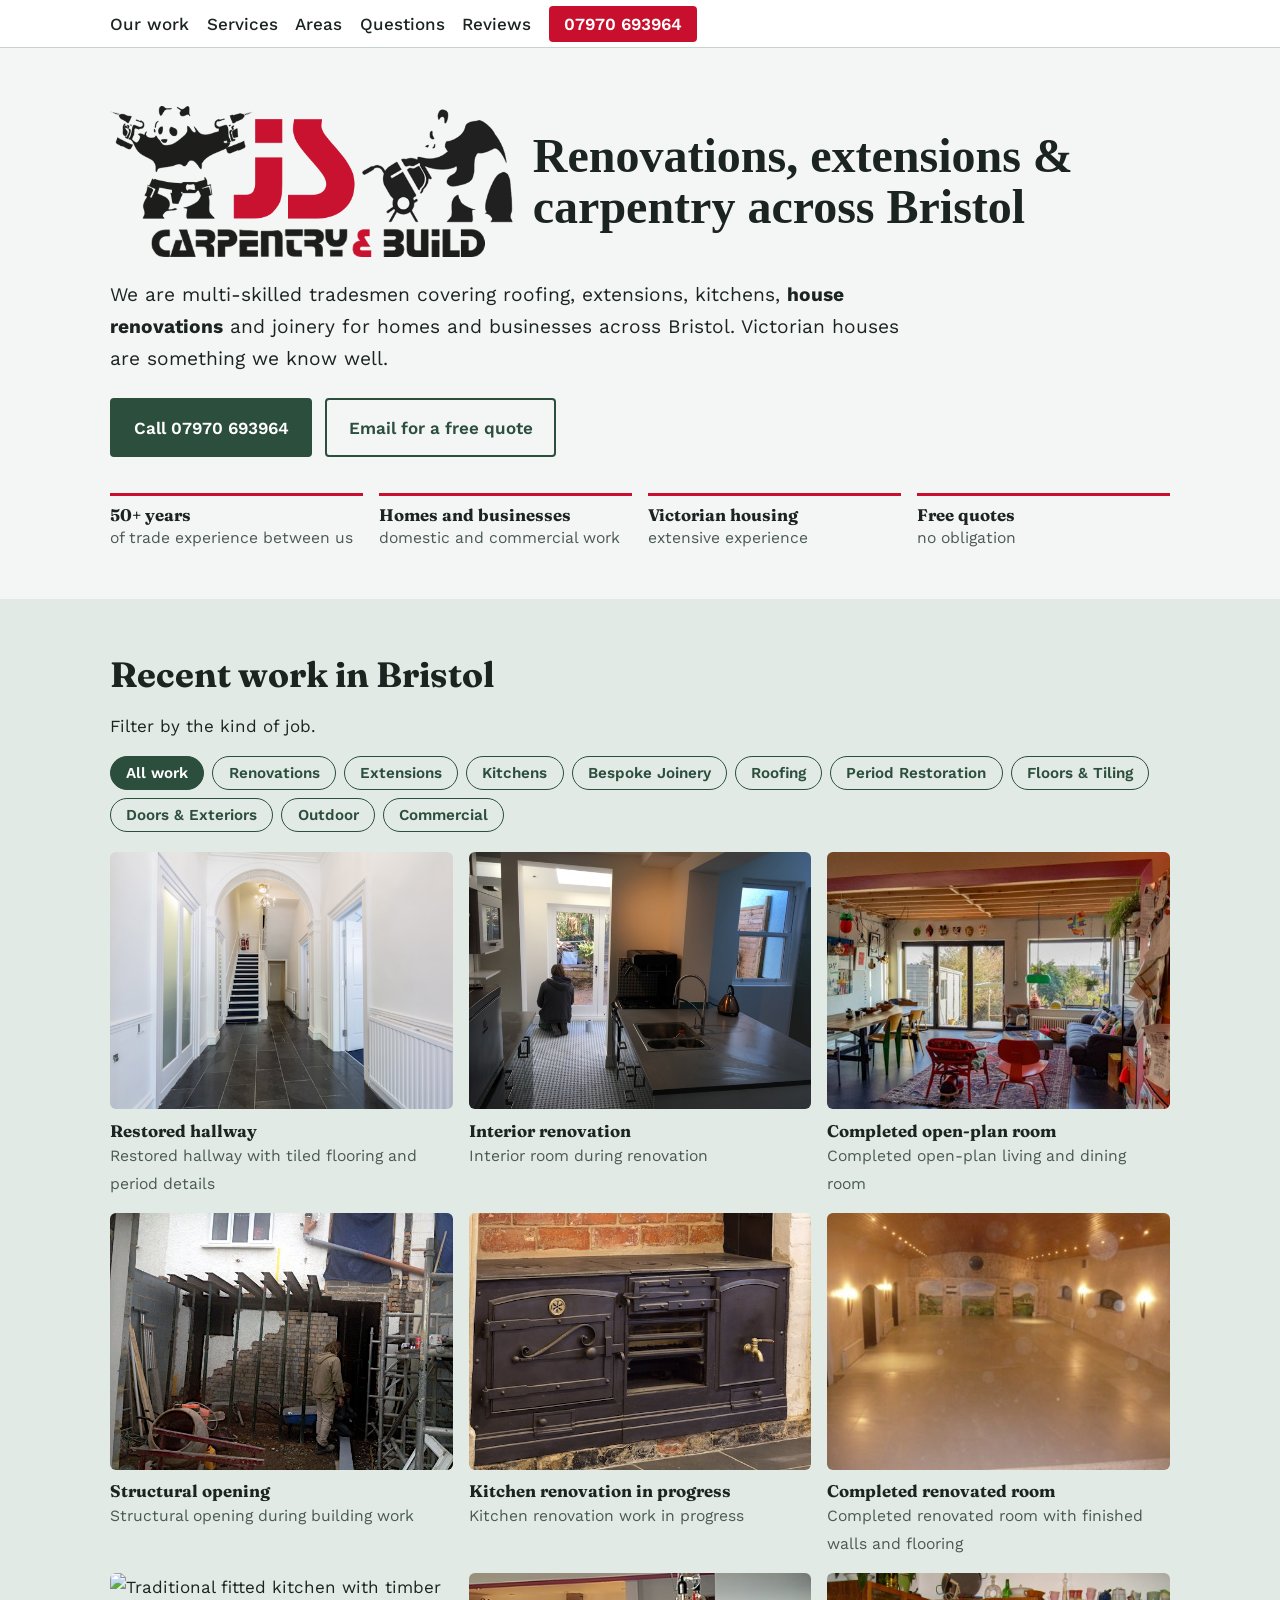
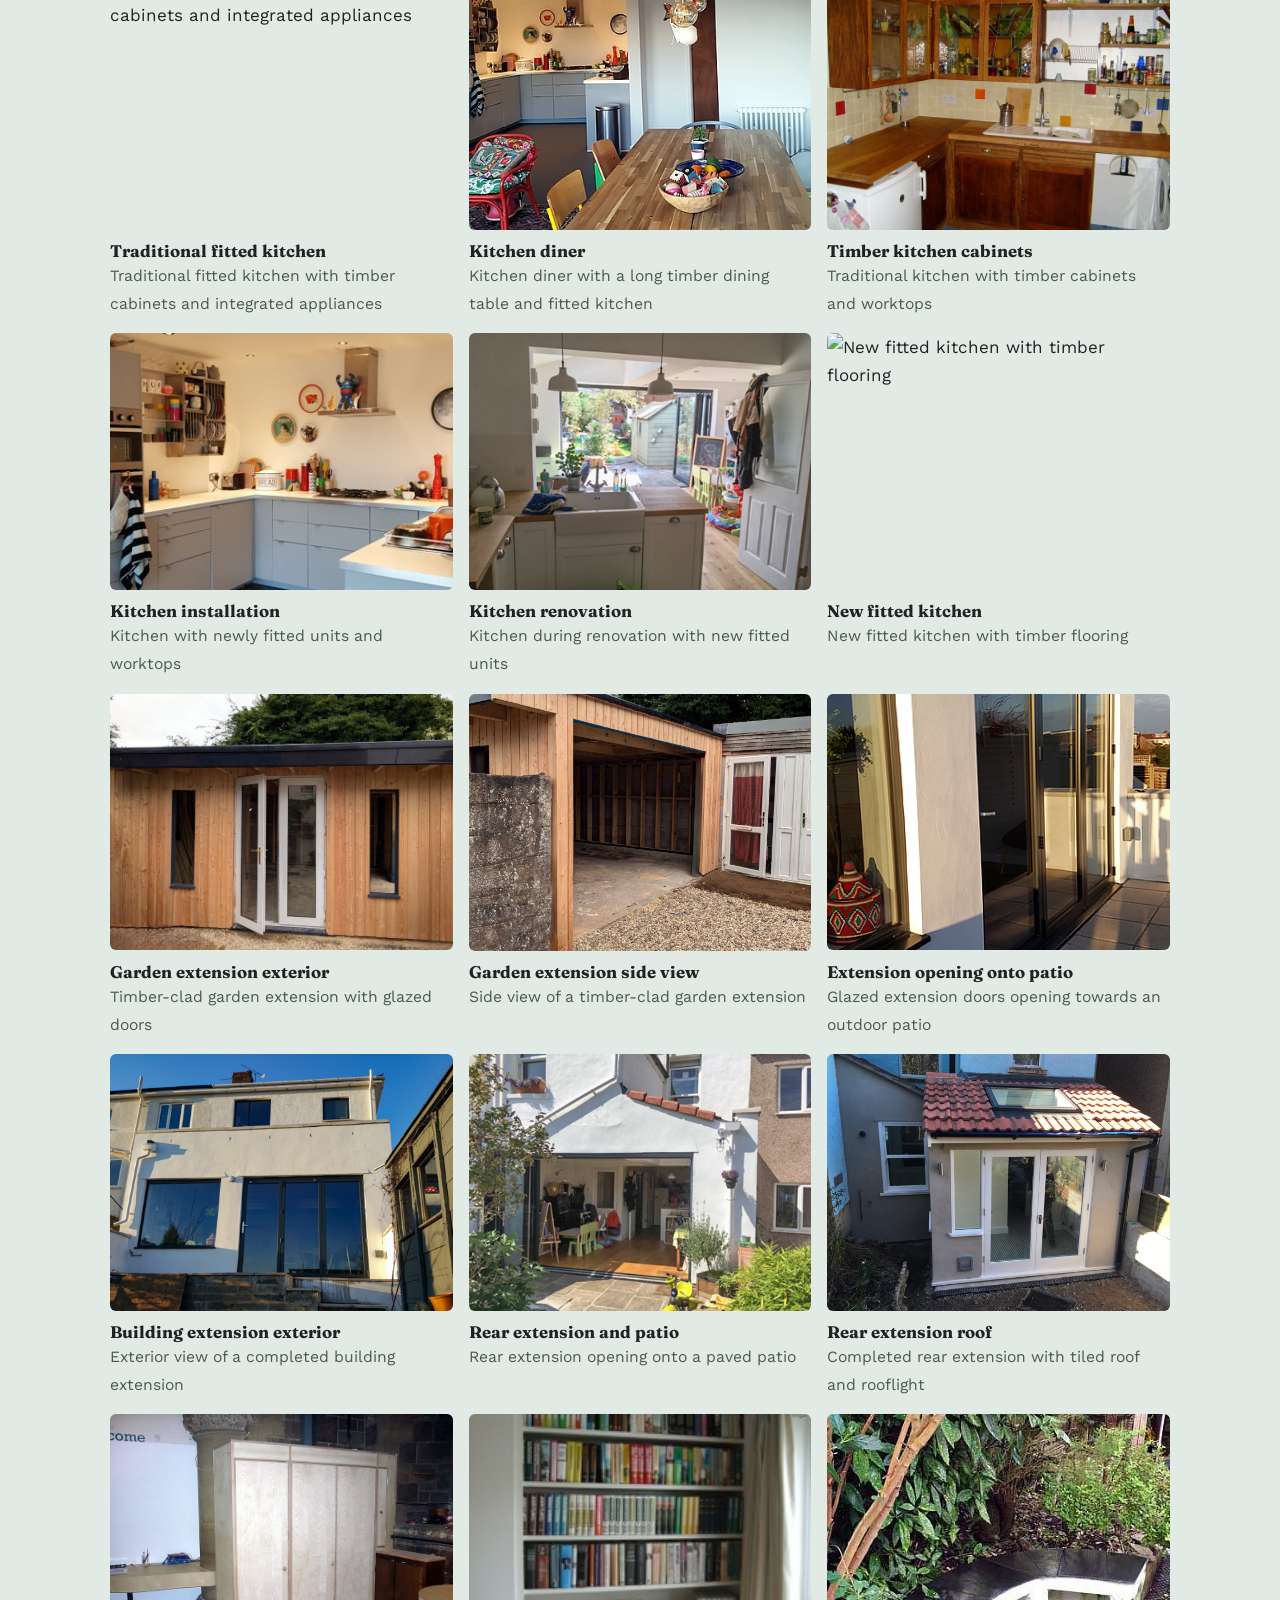
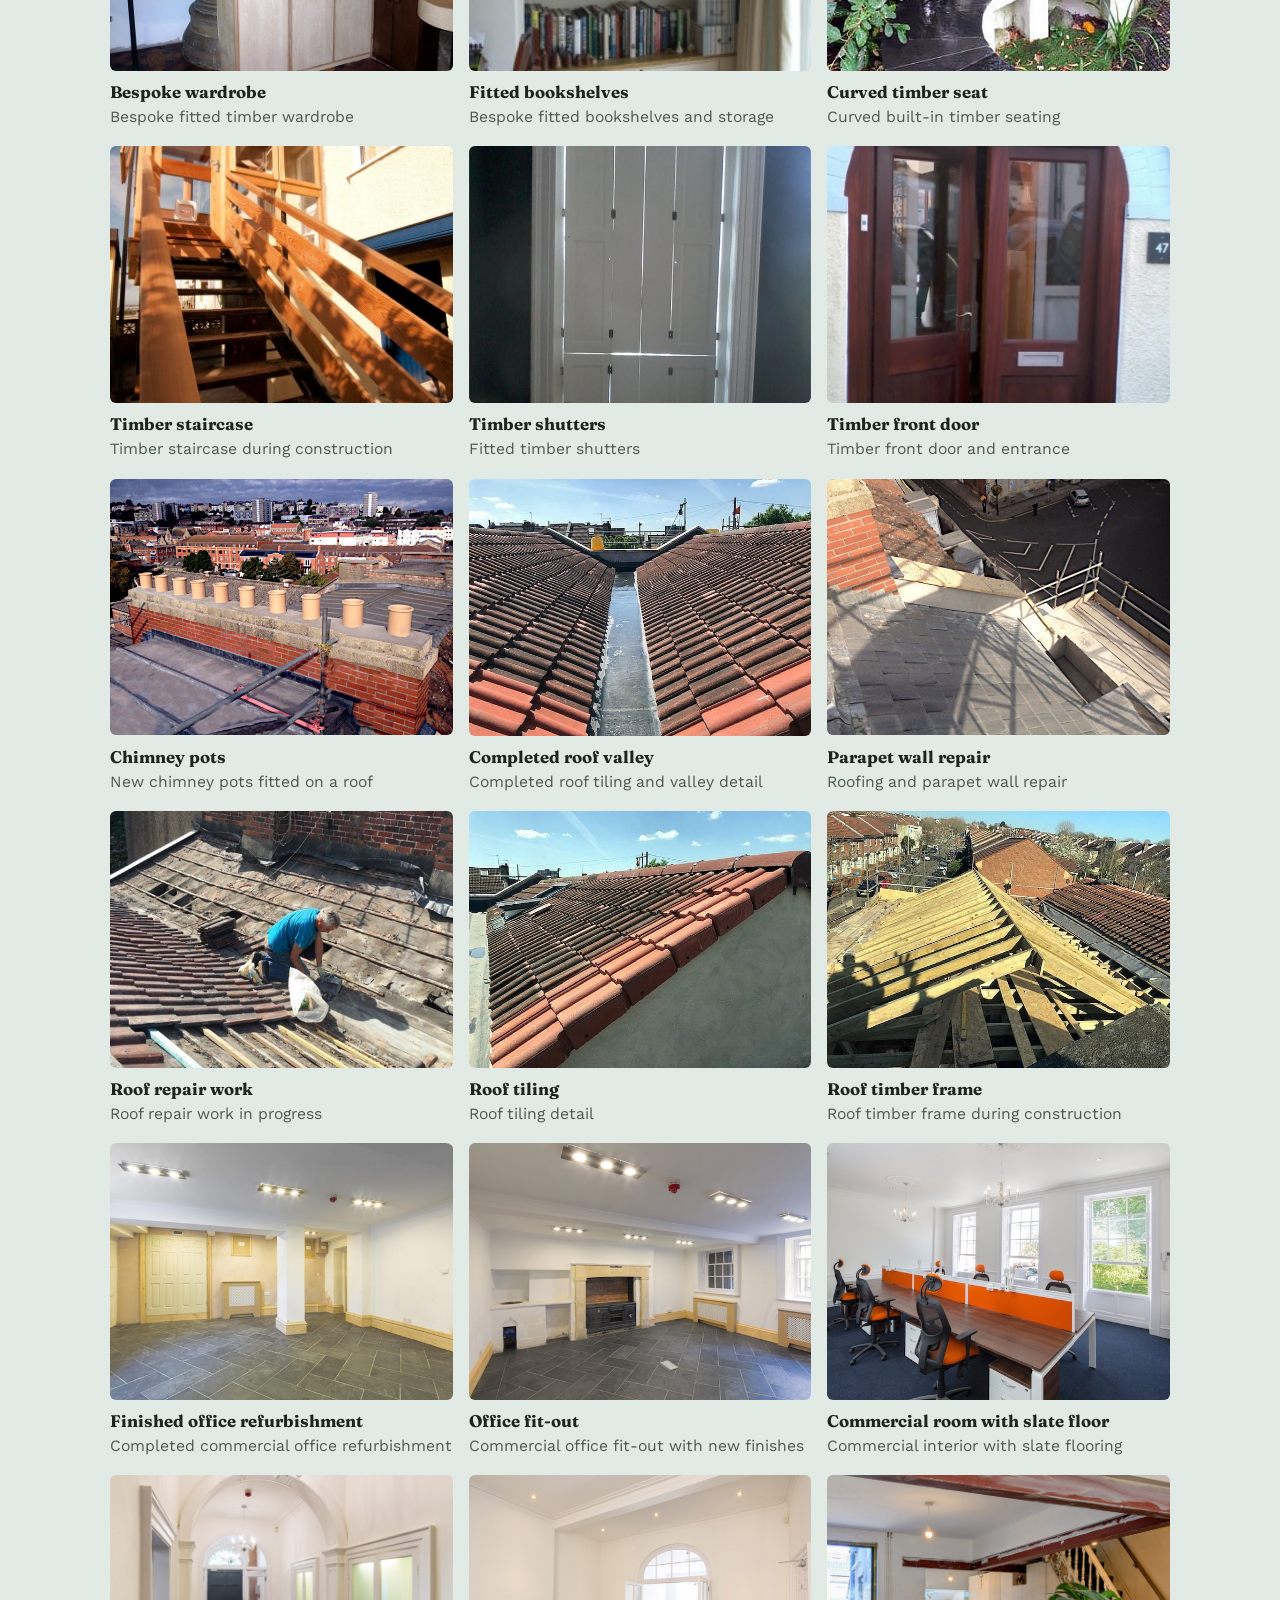
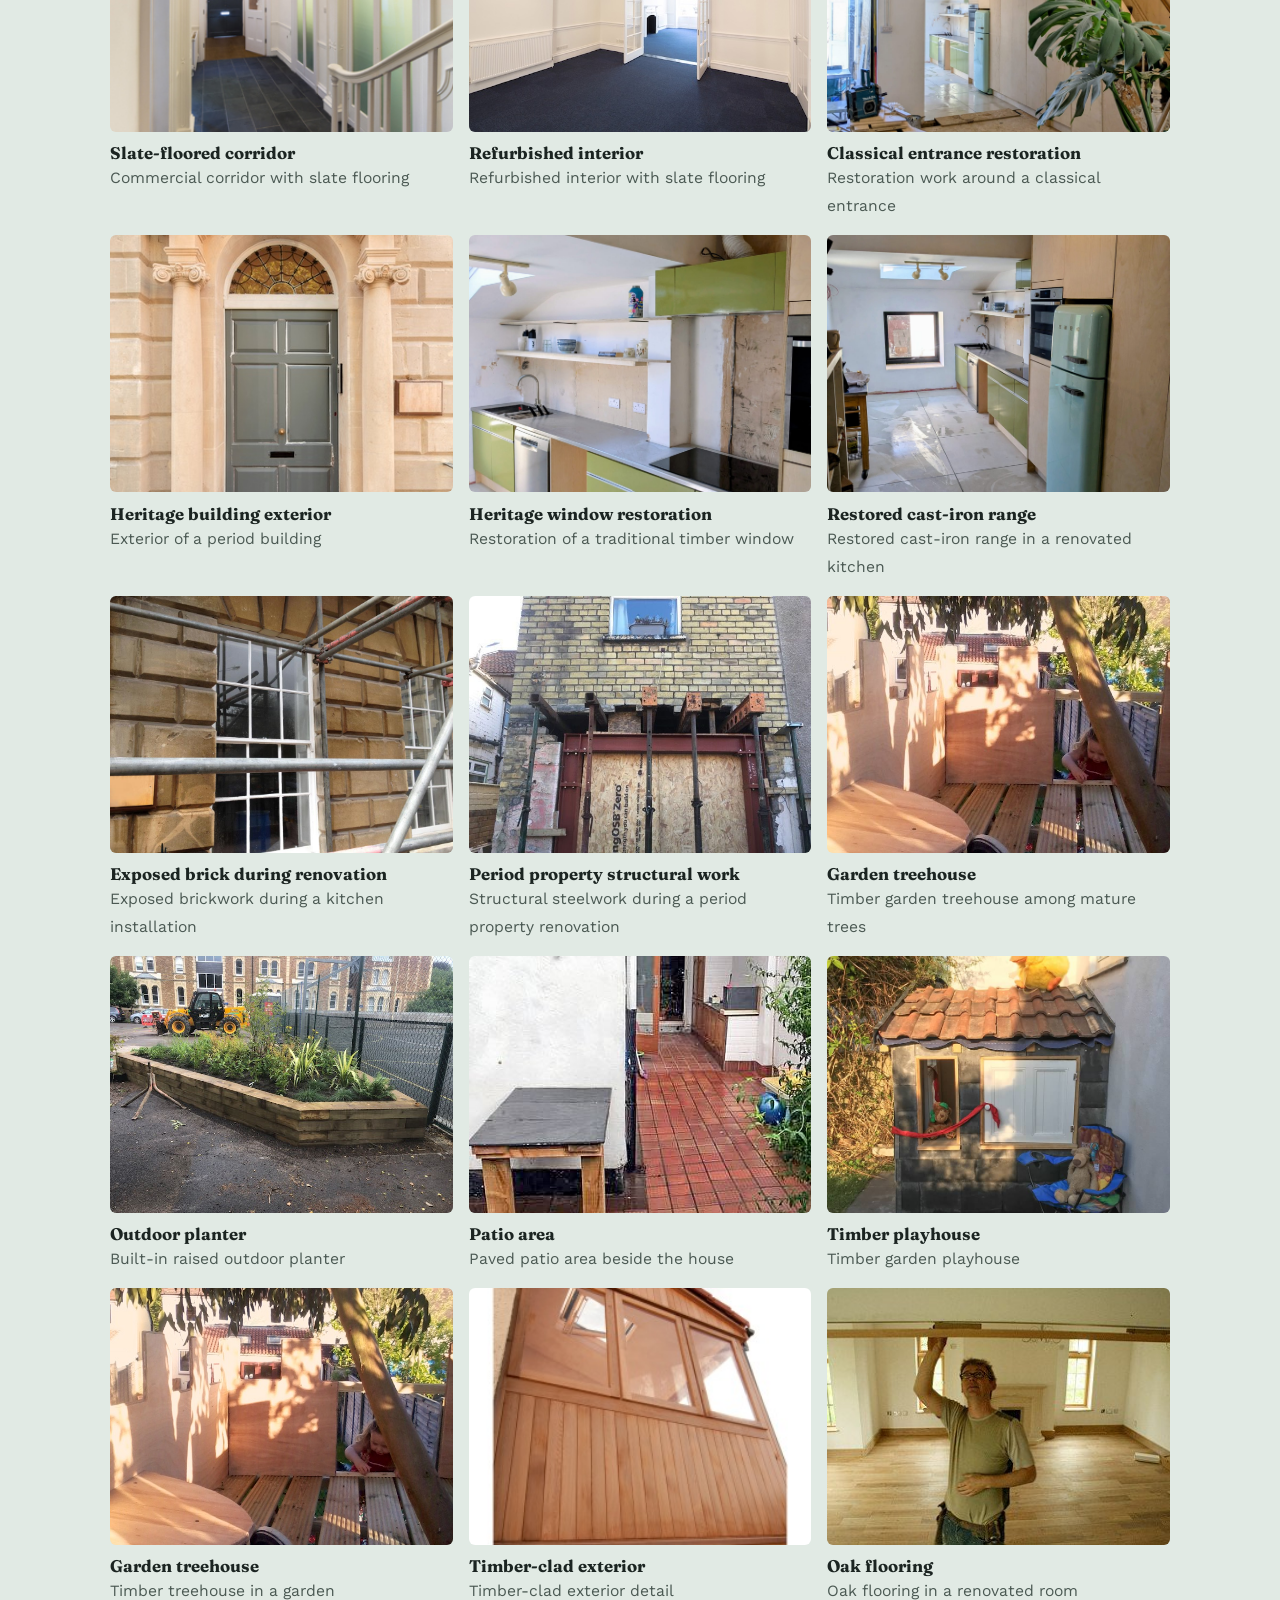
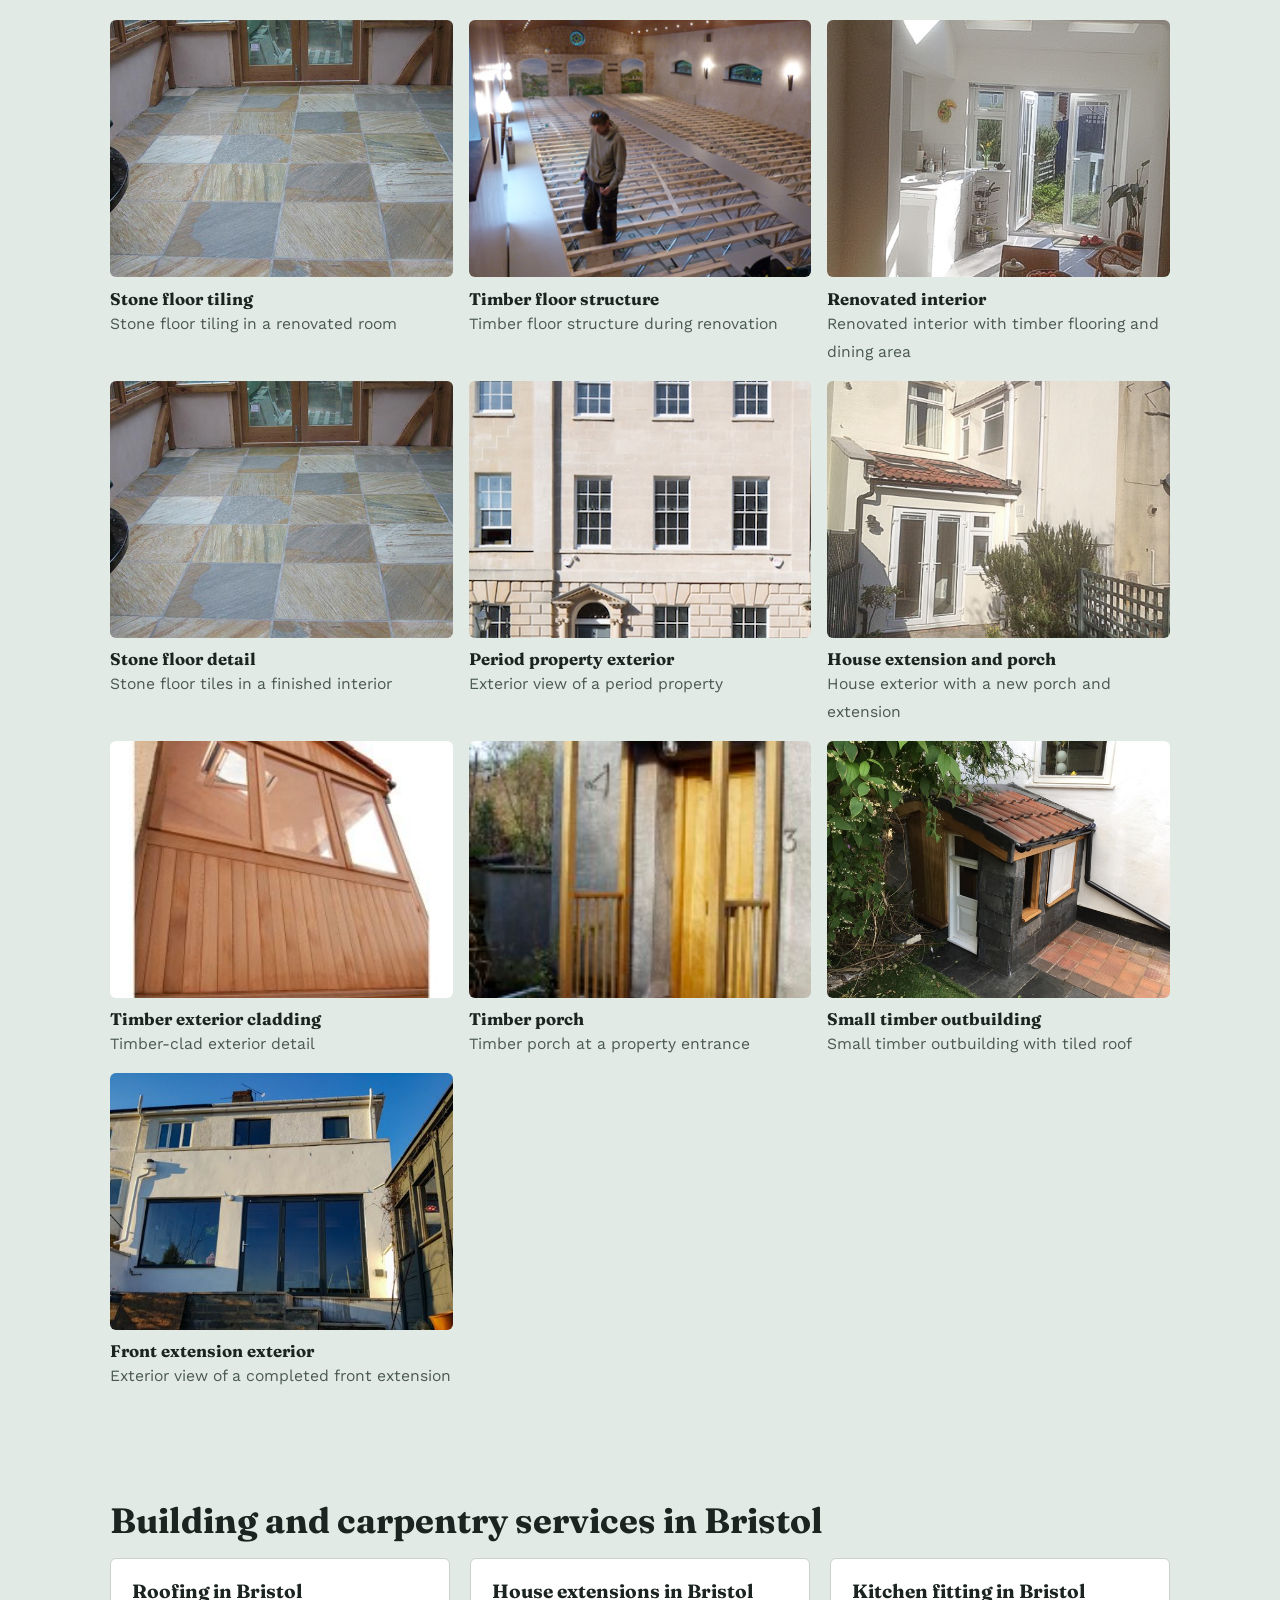
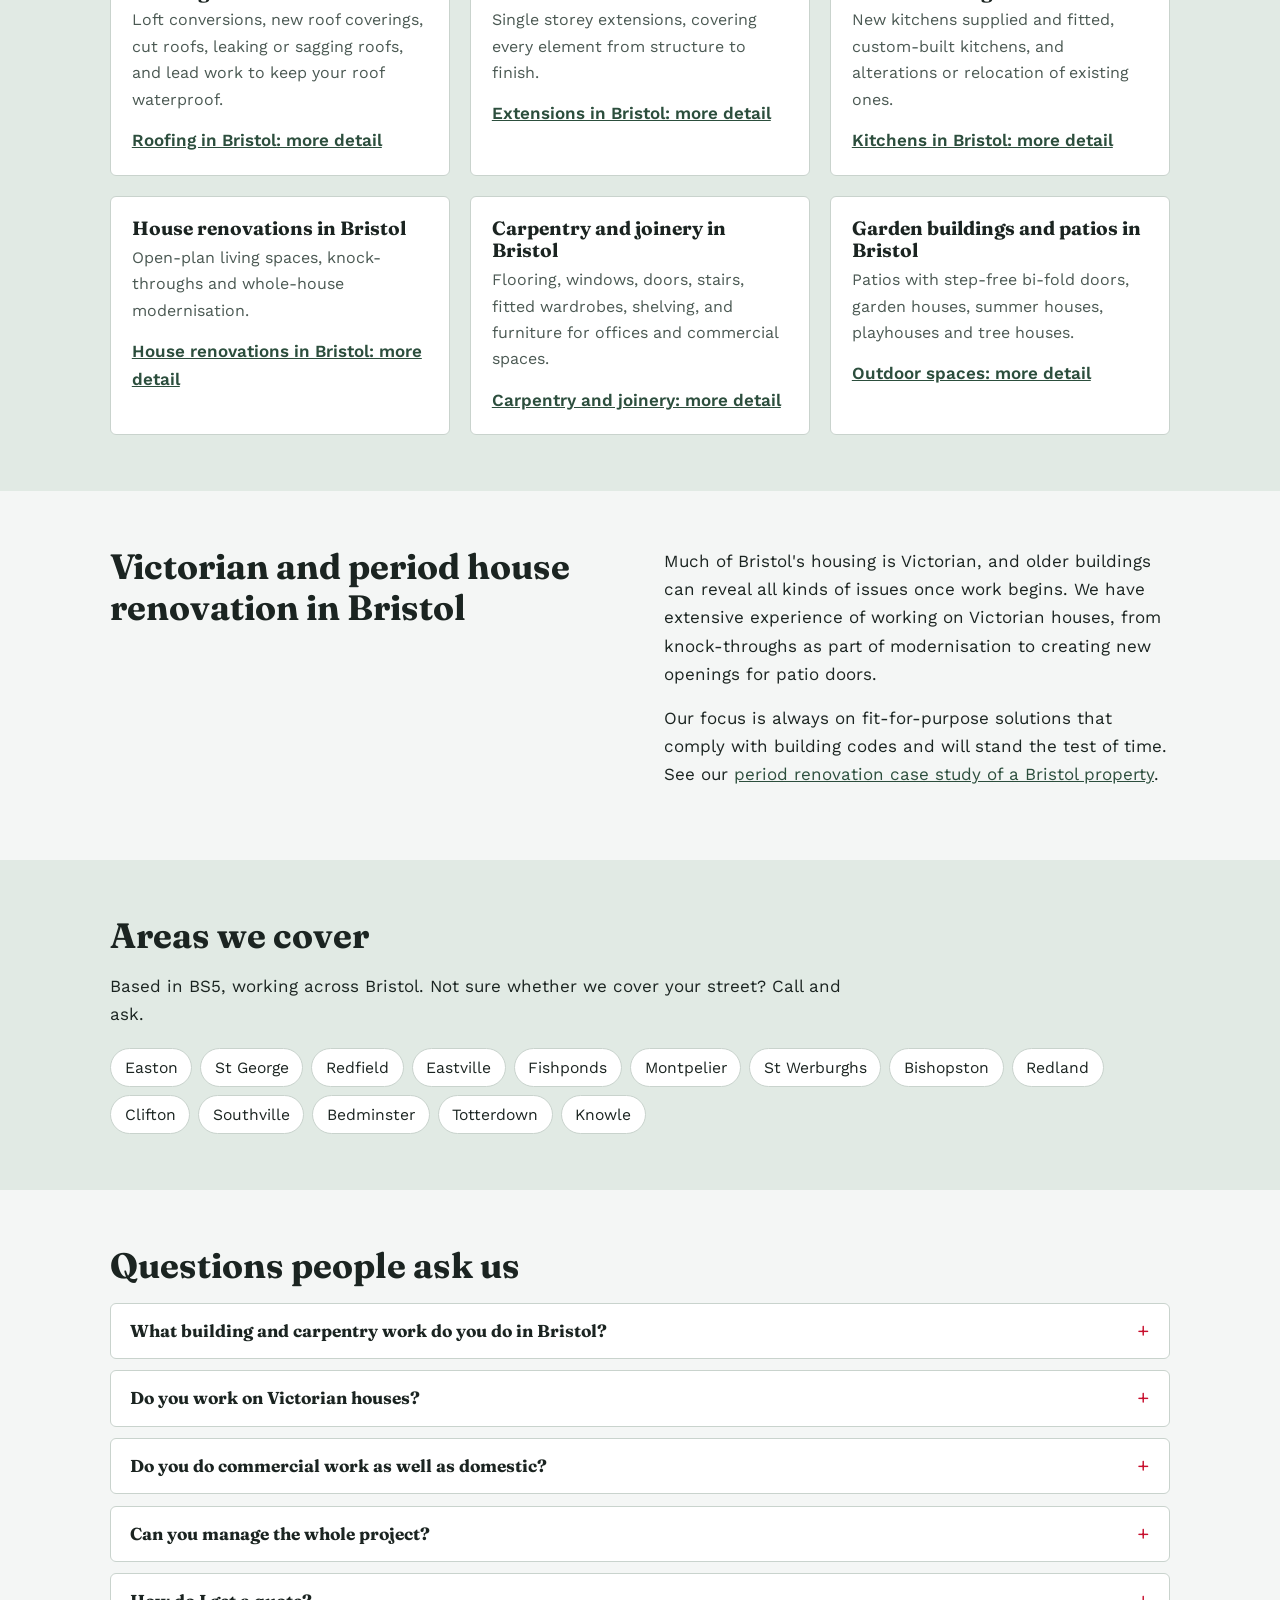
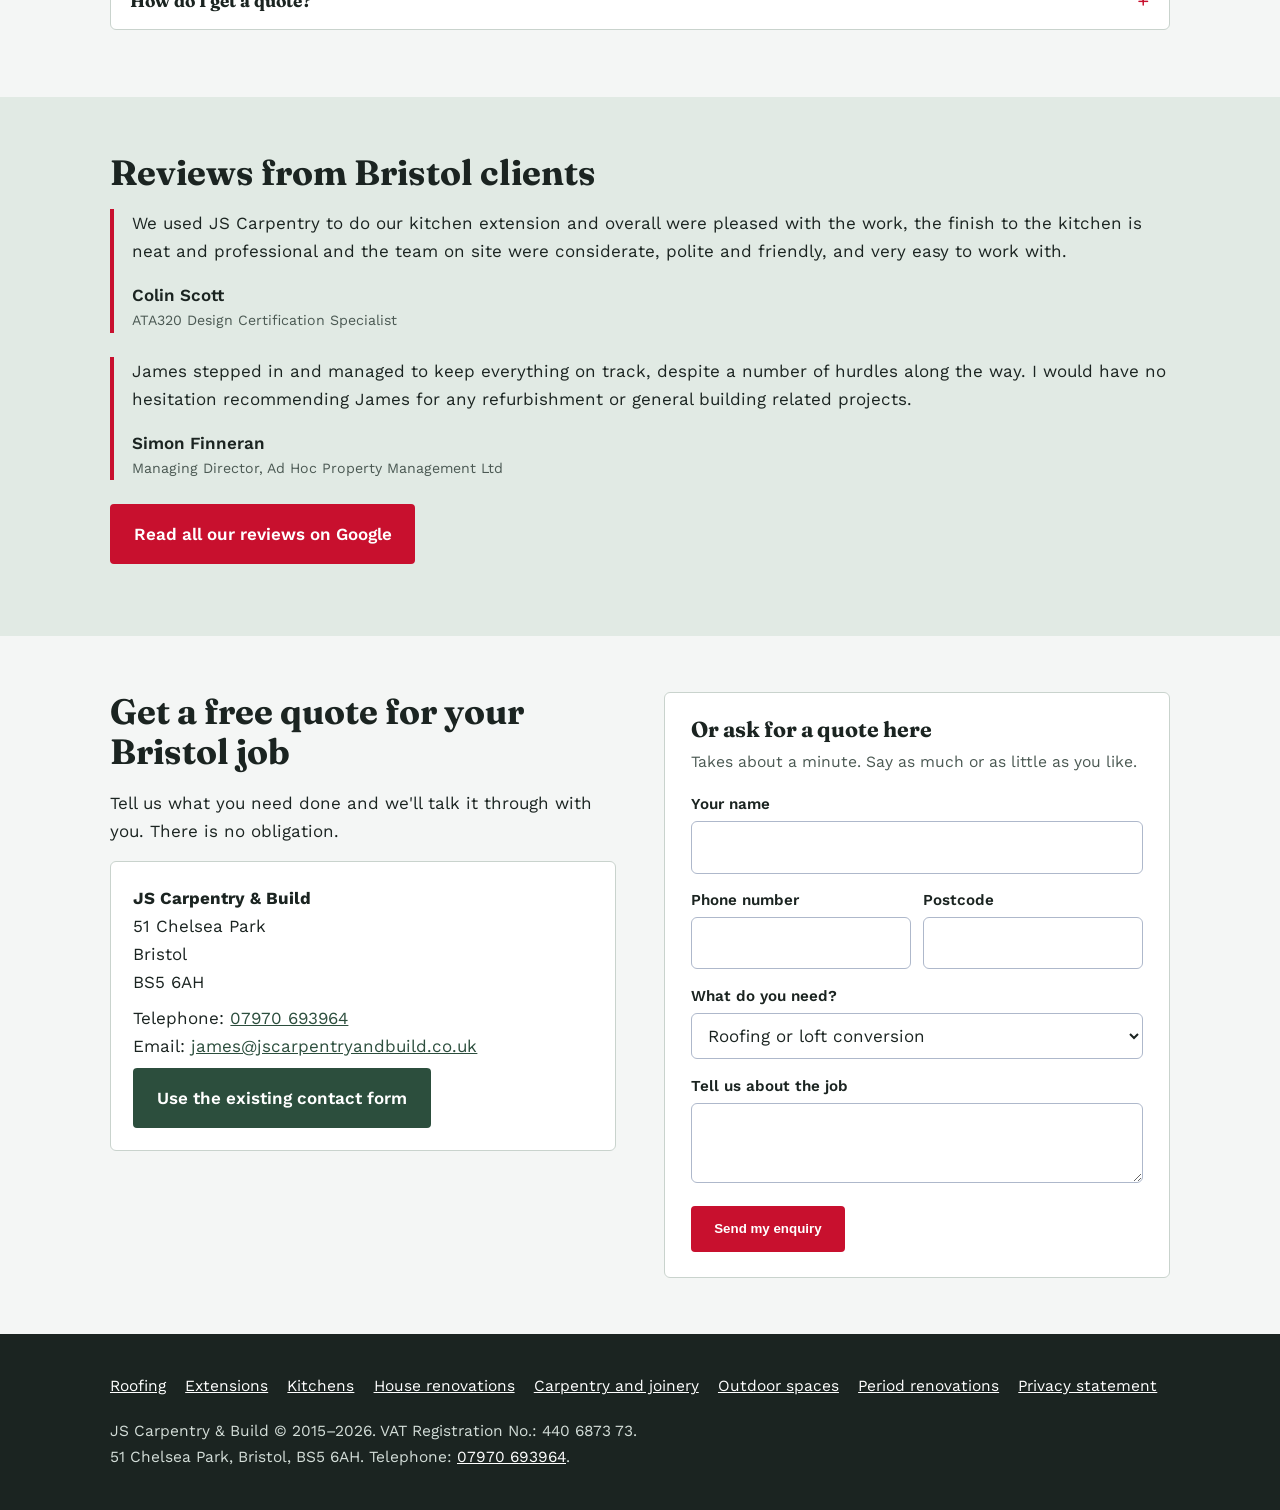
==== commit 01779cc7: "Updated Gallery and hiding slider" ====
--- a/index.html
+++ b/index.html
@@ -247,164 +247,316 @@
     </div>
   </div>
 
-  <section class="tint" id="work" aria-labelledby="work-h">
+   <section class="tint" id="work" aria-labelledby="work-h">
     <div class="wrap">
       <h2 id="work-h">Recent work in Bristol</h2>
-      <p>Filter by the kind of job. Replace each placeholder with a real photo from the job.</p>
+      <p>Filter by the kind of job.</p>
 
       <div class="filters" role="group" aria-label="Filter projects">
         <button class="chip" aria-pressed="true" data-filter="all">All work</button>
         <button class="chip" aria-pressed="false" data-filter="renovations">Renovations</button>
         <button class="chip" aria-pressed="false" data-filter="extensions">Extensions</button>
         <button class="chip" aria-pressed="false" data-filter="kitchens">Kitchens</button>
-        <button class="chip" aria-pressed="false" data-filter="joinery">Joinery</button>
-        <button class="chip" aria-pressed="false" data-filter="outdoor">Outdoor spaces</button>
+        <button class="chip" aria-pressed="false" data-filter="bespoke-joinery">Bespoke Joinery</button>
+        <button class="chip" aria-pressed="false" data-filter="roofing">Roofing</button>
+        <button class="chip" aria-pressed="false" data-filter="period-restoration">Period Restoration</button>
+        <button class="chip" aria-pressed="false" data-filter="floors-and-tiling">Floors & Tiling</button>
+        <button class="chip" aria-pressed="false" data-filter="doors-and-exteriors">Doors & Exteriors</button>
+        <button class="chip" aria-pressed="false" data-filter="outdoor">Outdoor</button>
+        <button class="chip" aria-pressed="false" data-filter="commercial">Commercial</button>
       </div>
 
-      
-        <div class="gallery" id="gallery">
-      <!-- RENOVATIONS -->
-      <figure class="tile" data-cat="renovations">
-        <img class="tile-media" src="images/completed-open-plan-room.jpg" alt="Completed open-plan living and dining room">
-        <figcaption><b>Victorian knock-through</b><span>Completed open-plan living and dining space.</span></figcaption>
-      </figure>
-      <figure class="tile" data-cat="renovations">
-        <img class="tile-media" src="images/period-property-structural-work.jpg" alt="Structural steelwork during a period property renovation">
-        <figcaption><b>Period property renovation</b><span>Structural work as part of a renovation.</span></figcaption>
-      </figure>
-      <figure class="tile" data-cat="renovations">
-        <img class="tile-media" src="images/restored-cast-iron-range.jpg" alt="Restored cast iron range oven in a brick fireplace">
-        <figcaption><b>Restored Cast Iron Range</b><span>Restoration of a period fireplace feature.</span></figcaption>
-      </figure>
-      <figure class="tile" data-cat="renovations">
-        <img class="tile-media" src="images/hallway-restoration.jpg" alt="Long hallway with archway and slate floor">
-        <figcaption><b>Period Hallway Restoration</b><span>Slate floor and plasterwork restoration.</span></figcaption>
-      </figure>
-      <figure class="tile" data-cat="renovations">
-        <img class="tile-media" src="images/commercial-room-slate-floor.jpg" alt="Commercial room with slate floor and fireplace">
-        <figcaption><b>Commercial Renovation</b><span>Complete fit-out of a heritage building.</span></figcaption>
-      </figure>
-
-      <!-- ROOFING -->
-      <figure class="tile" data-cat="roofing">
-        <img class="tile-media" src="images/roof-repair-work.jpg" alt="Roof repair work in progress">
-        <figcaption><b>Roof repair</b><span>Roof repair work in progress.</span></figcaption>
-      </figure>
-      <figure class="tile" data-cat="roofing">
-        <img class="tile-media" src="images/completed-roof-valley.jpg" alt="Completed roof tiling and valley detail">
-        <figcaption><b>Completed roof valley</b><span>Finished roof with lead valley.</span></figcaption>
-      </figure>
-      <figure class="tile" data-cat="roofing">
-        <img class="tile-media" src="images/chimney-pots.jpg" alt="New chimney pots fitted on a roof">
-        <figcaption><b>Chimney pots</b><span>Replacement and fitting of chimney pots.</span></figcaption>
-      </figure>
-
-      <!-- KITCHENS -->
-      <figure class="tile" data-cat="kitchens">
-        <img class="tile-media" src="images/new-fitted-kitchen.jpg" alt="Newly fitted kitchen with timber flooring">
-        <figcaption><b>New fitted kitchen</b><span>Kitchen installation and finish.</span></figcaption>
-      </figure>
-      <figure class="tile" data-cat="kitchens">
-        <img class="tile-media" src="images/kitchen-renovation-in-progress.jpg" alt="Kitchen renovation in progress with green cabinets and Smeg fridge">
-        <figcaption><b>Kitchen Renovation</b><span>Current project showing structural work.</span></figcaption>
-      </figure>
-      <figure class="tile" data-cat="kitchens">
-        <img class="tile-media" src="images/traditional-kitchen.jpg" alt="Traditional fitted kitchen with timber cabinets">
-        <figcaption><b>Traditional Kitchen</b><span>Fitted timber cabinets and worktops.</span></figcaption>
-      </figure>
-
-      <!-- JOINERY -->
-      <figure class="tile" data-cat="joinery">
-        <img class="tile-media" src="images/timber-staircase.jpg" alt="Timber staircase during construction">
-        <figcaption><b>Timber staircase</b><span>Bespoke carpentry and joinery.</span></figcaption>
-      </figure>
-      <figure class="tile" data-cat="joinery">
-        <img class="tile-media" src="images/classical-entrance-restoration.jpg" alt="Classical entrance with painted grey door and fanlight">
-        <figcaption><b>Classical Entrance</b><span>Restoration of a period front door.</span></figcaption>
-      </figure>
-      <figure class="tile" data-cat="joinery">
-        <img class="tile-media" src="images/bespoke-wardrobe.jpg" alt="Bespoke fitted timber wardrobe">
-        <figcaption><b>Bespoke wardrobe</b><span>Fitted timber storage.</span></figcaption>
-      </figure>
-
-      <!-- EXTENSIONS -->
-      <figure class="tile" data-cat="extensions">
-        <img class="tile-media" src="images/garden-extension-exterior.jpg" alt="Timber-clad garden extension with glazed doors">
-        <figcaption><b>Garden extension</b><span>Timber-clad extension with glazed doors.</span></figcaption>
-      </figure>
-      <figure class="tile" data-cat="extensions">
-        <img class="tile-media" src="images/house-extension-and-porch.jpg" alt="House exterior with a new porch and extension">
-        <figcaption><b>Extension and porch</b><span>New porch and extension.</span></figcaption>
-      </figure>
-      <figure class="tile" data-cat="extensions">
-        <img class="tile-media" src="images/heritage-building-exterior.jpg" alt="Exterior view of a grand heritage building">
-        <figcaption><b>Heritage Building</b><span>Full exterior restoration.</span></figcaption>
-      </figure>
-
-      <!-- OUTDOOR -->
-      <figure class="tile" data-cat="outdoor">
-        <img class="tile-media" src="images/rear-extension-patio.jpg" alt="Rear extension opening onto a paved patio">
-        <figcaption><b>Rear extension and patio</b><span>Extension opening onto an outdoor space.</span></figcaption>
-      </figure>
-      <figure class="tile" data-cat="outdoor">
-        <img class="tile-media" src="images/garden-treehouse.jpg" alt="Timber garden treehouse">
-        <figcaption><b>Garden treehouse</b><span>Timber garden building.</span></figcaption>
-      </figure>
-      <figure class="tile" data-cat="outdoor">
-        <img class="tile-media" src="images/timber-exterior-cladding.jpg" alt="Timber-clad exterior detail">
-        <figcaption><b>Timber exterior cladding</b><span>Timber detailing for outdoor spaces.</span></figcaption>
-      </figure>
-    </div>
-
-  </section>
-
-  <section aria-labelledby="ba-h">
-    <div class="wrap">
-      <h2 id="ba-h">Before and after</h2>
-      <p>Drag the slider to compare. Use a photo taken from the same spot before work started and when it was finished.</p>
-      <div class="ba" id="ba">
-        <div class="ba-pane before"><span>Before photo goes here</span></div>
-        <div class="ba-pane after"><span>After photo goes here</span></div>
-        <span class="ba-tag l">Before</span><span class="ba-tag r">After</span>
-        <div class="ba-handle"></div>
-        <input type="range" min="0" max="100" value="50" aria-label="Drag to compare before and after">
+      <div class="gallery" id="gallery">
+        <!-- Renovations -->
+        <figure class="tile" data-cat="renovations">
+          <img class="tile-media" src="images/hallway-restoration.jpg" alt="Restored hallway with tiled flooring and period details" loading="lazy">
+          <figcaption><b>Restored hallway</b><span>Restored hallway with tiled flooring and period details</span></figcaption>
+        </figure>
+        <figure class="tile" data-cat="renovations">
+          <img class="tile-media" src="images/img-0398.jpg" alt="Interior room during renovation" loading="lazy">
+          <figcaption><b>Interior renovation</b><span>Interior room during renovation</span></figcaption>
+        </figure>
+        <figure class="tile" data-cat="renovations">
+          <img class="tile-media" src="images/completed-open-plan-room.jpg" alt="Completed open-plan living and dining room" loading="lazy">
+          <figcaption><b>Completed open-plan room</b><span>Completed open-plan living and dining room</span></figcaption>
+        </figure>
+        <figure class="tile" data-cat="renovations">
+          <img class="tile-media" src="images/structural-opening-mid-process.jpg" alt="Structural opening during building work" loading="lazy">
+          <figcaption><b>Structural opening</b><span>Structural opening during building work</span></figcaption>
+        </figure>
+        <figure class="tile" data-cat="renovations">
+          <img class="tile-media" src="images/kitchen-renovation-in-progress.jpg" alt="Kitchen renovation work in progress" loading="lazy">
+          <figcaption><b>Kitchen renovation in progress</b><span>Kitchen renovation work in progress</span></figcaption>
+        </figure>
+        <figure class="tile" data-cat="renovations">
+          <img class="tile-media" src="images/completed-renovated-room.jpg" alt="Completed renovated room with finished walls and flooring" loading="lazy">
+          <figcaption><b>Completed renovated room</b><span>Completed renovated room with finished walls and flooring</span></figcaption>
+        </figure>
+
+        <!-- Kitchens -->
+        <figure class="tile" data-cat="kitchens">
+          <img class="tile-media" src="images/4481-bridge-road (1).jpg" alt="Traditional fitted kitchen with timber cabinets and integrated appliances" loading="lazy">
+          <figcaption><b>Traditional fitted kitchen</b><span>Traditional fitted kitchen with timber cabinets and integrated appliances</span></figcaption>
+        </figure>
+        <figure class="tile" data-cat="kitchens">
+          <img class="tile-media" src="images/attractive-kitchen-diner.jpg" alt="Kitchen diner with a long timber dining table and fitted kitchen" loading="lazy">
+          <figcaption><b>Kitchen diner</b><span>Kitchen diner with a long timber dining table and fitted kitchen</span></figcaption>
+        </figure>
+        <figure class="tile" data-cat="kitchens">
+          <img class="tile-media" src="images/james-furntirue-Fergus-005.jpg" alt="Traditional kitchen with timber cabinets and worktops" loading="lazy">
+          <figcaption><b>Timber kitchen cabinets</b><span>Traditional kitchen with timber cabinets and worktops</span></figcaption>
+        </figure>
+        <figure class="tile" data-cat="kitchens">
+          <img class="tile-media" src="images/kitchen-installation.jpg" alt="Kitchen with newly fitted units and worktops" loading="lazy">
+          <figcaption><b>Kitchen installation</b><span>Kitchen with newly fitted units and worktops</span></figcaption>
+        </figure>
+        <figure class="tile" data-cat="kitchens">
+          <img class="tile-media" src="images/img-0256.jpg" alt="Kitchen during renovation with new fitted units" loading="lazy">
+          <figcaption><b>Kitchen renovation</b><span>Kitchen during renovation with new fitted units</span></figcaption>
+        </figure>
+        <figure class="tile" data-cat="kitchens">
+          <img class="tile-media" src="images/new kitchen fitted.jpg" alt="New fitted kitchen with timber flooring" loading="lazy">
+          <figcaption><b>New fitted kitchen</b><span>New fitted kitchen with timber flooring</span></figcaption>
+        </figure>
+
+        <!-- Extensions -->
+        <figure class="tile" data-cat="extensions">
+          <img class="tile-media" src="images/extension-july-2025-1.jpg" alt="Timber-clad garden extension with glazed doors" loading="lazy">
+          <figcaption><b>Garden extension exterior</b><span>Timber-clad garden extension with glazed doors</span></figcaption>
+        </figure>
+        <figure class="tile" data-cat="extensions">
+          <img class="tile-media" src="images/extension-july-2025-2.jpg" alt="Side view of a timber-clad garden extension" loading="lazy">
+          <figcaption><b>Garden extension side view</b><span>Side view of a timber-clad garden extension</span></figcaption>
+        </figure>
+        <figure class="tile" data-cat="extensions">
+          <img class="tile-media" src="images/extension-leading-to-patio.jpg" alt="Glazed extension doors opening towards an outdoor patio" loading="lazy">
+          <figcaption><b>Extension opening onto patio</b><span>Glazed extension doors opening towards an outdoor patio</span></figcaption>
+        </figure>
+        <figure class="tile" data-cat="extensions">
+          <img class="tile-media" src="images/exterior-view-of-extension.jpg" alt="Exterior view of a completed building extension" loading="lazy">
+          <figcaption><b>Building extension exterior</b><span>Exterior view of a completed building extension</span></figcaption>
+        </figure>
+        <figure class="tile" data-cat="extensions">
+          <img class="tile-media" src="images/img-0251.jpg" alt="Rear extension opening onto a paved patio" loading="lazy">
+          <figcaption><b>Rear extension and patio</b><span>Rear extension opening onto a paved patio</span></figcaption>
+        </figure>
+        <figure class="tile" data-cat="extensions">
+          <img class="tile-media" src="images/img-0406.jpg" alt="Completed rear extension with tiled roof and rooflight" loading="lazy">
+          <figcaption><b>Rear extension roof</b><span>Completed rear extension with tiled roof and rooflight</span></figcaption>
+        </figure>
+
+        <!-- Bespoke Joinery -->
+        <figure class="tile" data-cat="bespoke-joinery">
+          <img class="tile-media" src="images/bespoke-wardrobe.jpg" alt="Bespoke fitted timber wardrobe" loading="lazy">
+          <figcaption><b>Bespoke wardrobe</b><span>Bespoke fitted timber wardrobe</span></figcaption>
+        </figure>
+        <figure class="tile" data-cat="bespoke-joinery">
+          <img class="tile-media" src="images/dscf3440.jpeg" alt="Bespoke fitted bookshelves and storage" loading="lazy">
+          <figcaption><b>Fitted bookshelves</b><span>Bespoke fitted bookshelves and storage</span></figcaption>
+        </figure>
+        <figure class="tile" data-cat="bespoke-joinery">
+          <img class="tile-media" src="images/curved-seat.jpg" alt="Curved built-in timber seating" loading="lazy">
+          <figcaption><b>Curved timber seat</b><span>Curved built-in timber seating</span></figcaption>
+        </figure>
+        <figure class="tile" data-cat="bespoke-joinery">
+          <img class="tile-media" src="images/page-002.jpg" alt="Timber staircase during construction" loading="lazy">
+          <figcaption><b>Timber staircase</b><span>Timber staircase during construction</span></figcaption>
+        </figure>
+        <figure class="tile" data-cat="bespoke-joinery">
+          <img class="tile-media" src="images/shutters.jpg" alt="Fitted timber shutters" loading="lazy">
+          <figcaption><b>Timber shutters</b><span>Fitted timber shutters</span></figcaption>
+        </figure>
+        <figure class="tile" data-cat="bespoke-joinery">
+          <img class="tile-media" src="images/photo0059-1.jpg" alt="Timber front door and entrance" loading="lazy">
+          <figcaption><b>Timber front door</b><span>Timber front door and entrance</span></figcaption>
+        </figure>
+
+        <!-- Roofing -->
+        <figure class="tile" data-cat="roofing">
+          <img class="tile-media" src="images/chimney-pots.jpg" alt="New chimney pots fitted on a roof" loading="lazy">
+          <figcaption><b>Chimney pots</b><span>New chimney pots fitted on a roof</span></figcaption>
+        </figure>
+        <figure class="tile" data-cat="roofing">
+          <img class="tile-media" src="images/completed-roof-valley.jpg" alt="Completed roof tiling and valley detail" loading="lazy">
+          <figcaption><b>Completed roof valley</b><span>Completed roof tiling and valley detail</span></figcaption>
+        </figure>
+        <figure class="tile" data-cat="roofing">
+          <img class="tile-media" src="images/parapet-wall-repair.jpg" alt="Roofing and parapet wall repair" loading="lazy">
+          <figcaption><b>Parapet wall repair</b><span>Roofing and parapet wall repair</span></figcaption>
+        </figure>
+        <figure class="tile" data-cat="roofing">
+          <img class="tile-media" src="images/roof-repair-work.jpg" alt="Roof repair work in progress" loading="lazy">
+          <figcaption><b>Roof repair work</b><span>Roof repair work in progress</span></figcaption>
+        </figure>
+        <figure class="tile" data-cat="roofing">
+          <img class="tile-media" src="images/roof-tiling-detail.jpg" alt="Roof tiling detail" loading="lazy">
+          <figcaption><b>Roof tiling</b><span>Roof tiling detail</span></figcaption>
+        </figure>
+        <figure class="tile" data-cat="roofing">
+          <img class="tile-media" src="images/roof-timber-frame.jpg" alt="Roof timber frame during construction" loading="lazy">
+          <figcaption><b>Roof timber frame</b><span>Roof timber frame during construction</span></figcaption>
+        </figure>
+        
+        <!-- Commercial -->
+        <figure class="tile" data-cat="commercial">
+          <img class="tile-media" src="images/commercial-office-finished.jpg" alt="Completed commercial office refurbishment" loading="lazy">
+          <figcaption><b>Finished office refurbishment</b><span>Completed commercial office refurbishment</span></figcaption>
+        </figure>
+        <figure class="tile" data-cat="commercial">
+          <img class="tile-media" src="images/commercial-office-fitout.jpg" alt="Commercial office fit-out with new finishes" loading="lazy">
+          <figcaption><b>Office fit-out</b><span>Commercial office fit-out with new finishes</span></figcaption>
+        </figure>
+        <figure class="tile" data-cat="commercial">
+          <img class="tile-media" src="images/commercial-room-slate-floor.jpg" alt="Commercial interior with slate flooring" loading="lazy">
+          <figcaption><b>Commercial room with slate floor</b><span>Commercial interior with slate flooring</span></figcaption>
+        </figure>
+        <figure class="tile" data-cat="commercial">
+          <img class="tile-media" src="images/commercial-room-slate-tiling.jpg" alt="Commercial corridor with slate flooring" loading="lazy">
+          <figcaption><b>Slate-floored corridor</b><span>Commercial corridor with slate flooring</span></figcaption>
+        </figure>
+        <figure class="tile" data-cat="commercial">
+          <img class="tile-media" src="images/commercial-room-slate-floor-2.jpg" alt="Refurbished interior with slate flooring" loading="lazy">
+          <figcaption><b>Refurbished interior</b><span>Refurbished interior with slate flooring</span></figcaption>
+        </figure>
+
+        <!-- Period Restoration -->
+        <figure class="tile" data-cat="period-restoration">
+          <img class="tile-media" src="images/classical-entrance-restoration.jpg" alt="Restoration work around a classical entrance" loading="lazy">
+          <figcaption><b>Classical entrance restoration</b><span>Restoration work around a classical entrance</span></figcaption>
+        </figure>
+        <figure class="tile" data-cat="period-restoration">
+          <img class="tile-media" src="images/heritage-building-exterior.jpg" alt="Exterior of a period building" loading="lazy">
+          <figcaption><b>Heritage building exterior</b><span>Exterior of a period building</span></figcaption>
+        </figure>
+        <figure class="tile" data-cat="period-restoration">
+          <img class="tile-media" src="images/heritage-window-restoration.jpg" alt="Restoration of a traditional timber window" loading="lazy">
+          <figcaption><b>Heritage window restoration</b><span>Restoration of a traditional timber window</span></figcaption>
+        </figure>
+        <figure class="tile" data-cat="period-restoration">
+          <img class="tile-media" src="images/restored-cast-iron-range.jpg" alt="Restored cast-iron range in a renovated kitchen" loading="lazy">
+          <figcaption><b>Restored cast-iron range</b><span>Restored cast-iron range in a renovated kitchen</span></figcaption>
+        </figure>
+        <figure class="tile" data-cat="period-restoration">
+          <img class="tile-media" src="images/kitchen-installation-exposed-brick.jpg" alt="Exposed brickwork during a kitchen installation" loading="lazy">
+          <figcaption><b>Exposed brick during renovation</b><span>Exposed brickwork during a kitchen installation</span></figcaption>
+        </figure>
+        <figure class="tile" data-cat="period-restoration">
+          <img class="tile-media" src="images/period-property-structural-work.jpg" alt="Structural steelwork during a period property renovation" loading="lazy">
+          <figcaption><b>Period property structural work</b><span>Structural steelwork during a period property renovation</span></figcaption>
+        </figure>
+
+        <!-- Outdoor -->
+        <figure class="tile" data-cat="outdoor">
+          <img class="tile-media" src="images/garden-treehouse.jpg" alt="Timber garden treehouse among mature trees" loading="lazy">
+          <figcaption><b>Garden treehouse</b><span>Timber garden treehouse among mature trees</span></figcaption>
+        </figure>
+        <figure class="tile" data-cat="outdoor">
+          <img class="tile-media" src="images/outside-planter.jpg" alt="Built-in raised outdoor planter" loading="lazy">
+          <figcaption><b>Outdoor planter</b><span>Built-in raised outdoor planter</span></figcaption>
+        </figure>
+        <figure class="tile" data-cat="outdoor">
+          <img class="tile-media" src="images/patio-area.jpg" alt="Paved patio area beside the house" loading="lazy">
+          <figcaption><b>Patio area</b><span>Paved patio area beside the house</span></figcaption>
+        </figure>
+        <figure class="tile" data-cat="outdoor">
+          <img class="tile-media" src="images/playhouse.jpg" alt="Timber garden playhouse" loading="lazy">
+          <figcaption><b>Timber playhouse</b><span>Timber garden playhouse</span></figcaption>
+        </figure>
+        <figure class="tile" data-cat="outdoor">
+          <img class="tile-media" src="images/tree-house-1.jpg" alt="Timber treehouse in a garden" loading="lazy">
+          <figcaption><b>Garden treehouse</b><span>Timber treehouse in a garden</span></figcaption>
+        </figure>
+        <figure class="tile" data-cat="outdoor">
+          <img class="tile-media" src="images/page-3.jpg" alt="Timber-clad exterior detail" loading="lazy">
+          <figcaption><b>Timber-clad exterior</b><span>Timber-clad exterior detail</span></figcaption>
+        </figure>
+
+        <!-- Floors & Tiling -->
+        <figure class="tile" data-cat="floors-and-tiling">
+          <img class="tile-media" src="images/oak-flooring.jpg" alt="Oak flooring in a renovated room" loading="lazy">
+          <figcaption><b>Oak flooring</b><span>Oak flooring in a renovated room</span></figcaption>
+        </figure>
+        <figure class="tile" data-cat="floors-and-tiling">
+          <img class="tile-media" src="images/stone-floor-tiling.jpg" alt="Stone floor tiling in a renovated room" loading="lazy">
+          <figcaption><b>Stone floor tiling</b><span>Stone floor tiling in a renovated room</span></figcaption>
+        </figure>
+        <figure class="tile" data-cat="floors-and-tiling">
+          <img class="tile-media" src="images/p1000413-41444.jpg" alt="Timber floor structure during renovation" loading="lazy">
+          <figcaption><b>Timber floor structure</b><span>Timber floor structure during renovation</span></figcaption>
+        </figure>
+        <figure class="tile" data-cat="floors-and-tiling">
+          <img class="tile-media" src="images/interior-and-table.jpg" alt="Renovated interior with timber flooring and dining area" loading="lazy">
+          <figcaption><b>Renovated interior</b><span>Renovated interior with timber flooring and dining area</span></figcaption>
+        </figure>
+        <figure class="tile" data-cat="floors-and-tiling">
+          <img class="tile-media" src="images/untitled-5 (1).jpg" alt="Stone floor tiles in a finished interior" loading="lazy">
+          <figcaption><b>Stone floor detail</b><span>Stone floor tiles in a finished interior</span></figcaption>
+        </figure>
+
+        <!-- Doors & Exteriors -->
+        <figure class="tile" data-cat="doors-and-exteriors">
+          <img class="tile-media" src="images/img-4185.jpg" alt="Exterior view of a period property" loading="lazy">
+          <figcaption><b>Period property exterior</b><span>Exterior view of a period property</span></figcaption>
+        </figure>
+        <figure class="tile" data-cat="doors-and-exteriors">
+          <img class="tile-media" src="images/exterior-with-porch.jpg" alt="House exterior with a new porch and extension" loading="lazy">
+          <figcaption><b>House extension and porch</b><span>House exterior with a new porch and extension</span></figcaption>
+        </figure>
+        <figure class="tile" data-cat="doors-and-exteriors">
+          <img class="tile-media" src="images/timber-exterior-cladding.jpg" alt="Timber-clad exterior detail" loading="lazy">
+          <figcaption><b>Timber exterior cladding</b><span>Timber-clad exterior detail</span></figcaption>
+        </figure>
+        <figure class="tile" data-cat="doors-and-exteriors">
+          <img class="tile-media" src="images/porch5.jpg" alt="Timber porch at a property entrance" loading="lazy">
+          <figcaption><b>Timber porch</b><span>Timber porch at a property entrance</span></figcaption>
+        </figure>
+        <figure class="tile" data-cat="doors-and-exteriors">
+          <img class="tile-media" src="images/img-0201.jpg" alt="Small timber outbuilding with tiled roof" loading="lazy">
+          <figcaption><b>Small timber outbuilding</b><span>Small timber outbuilding with tiled roof</span></figcaption>
+        </figure>
+        <figure class="tile" data-cat="doors-and-exteriors">
+          <img class="tile-media" src="images/front-extension-exterior.jpg" alt="Exterior view of a completed front extension" loading="lazy">
+          <figcaption><b>Front extension exterior</b><span>Exterior view of a completed front extension</span></figcaption>
+        </figure>
       </div>
     </div>
   </section>
+
+  
 
   <section class="tint" id="services" aria-labelledby="svc-h">
     <div class="wrap">
       <h2 id="svc-h">Building and carpentry services in Bristol</h2>
       <div class="svc">
-        <article>
+                <article>
           <h3>Roofing in Bristol</h3>
           <p>Loft conversions, new roof coverings, cut roofs, leaking or sagging roofs, and lead work to keep your roof waterproof.</p>
-          <a class="more" href="https://jscarpentryandbuild.co.uk/roofing.html">Roofing in Bristol: more detail</a>
+          <a class="more" href="services.html#roofing">Roofing in Bristol: more detail</a>
         </article>
         <article>
           <h3>House extensions in Bristol</h3>
           <p>Single storey extensions, covering every element from structure to finish.</p>
-          <a class="more" href="https://jscarpentryandbuild.co.uk/extensions.html">Extensions in Bristol: more detail</a>
+          <a class="more" href="services.html#extensions">Extensions in Bristol: more detail</a>
         </article>
         <article>
           <h3>Kitchen fitting in Bristol</h3>
           <p>New kitchens supplied and fitted, custom-built kitchens, and alterations or relocation of existing ones.</p>
-          <a class="more" href="https://jscarpentryandbuild.co.uk/kitchens.html">Kitchens in Bristol: more detail</a>
+          <a class="more" href="services.html#kitchens">Kitchens in Bristol: more detail</a>
         </article>
         <article>
           <h3>House renovations in Bristol</h3>
           <p>Open-plan living spaces, knock-throughs and whole-house modernisation.</p>
-          <a class="more" href="https://jscarpentryandbuild.co.uk/house-renovations.html">House renovations in Bristol: more detail</a>
+          <a class="more" href="services.html#renovations">House renovations in Bristol: more detail</a>
         </article>
         <article>
           <h3>Carpentry and joinery in Bristol</h3>
           <p>Flooring, windows, doors, stairs, fitted wardrobes, shelving, and furniture for offices and commercial spaces.</p>
-          <a class="more" href="https://jscarpentryandbuild.co.uk/carpenty-and-joinery.html">Carpentry and joinery: more detail</a>
+          <a class="more" href="services.html#joinery">Carpentry and joinery: more detail</a>
         </article>
         <article>
           <h3>Garden buildings and patios in Bristol</h3>
           <p>Patios with step-free bi-fold doors, garden houses, summer houses, playhouses and tree houses.</p>
-          <a class="more" href="https://jscarpentryandbuild.co.uk/outdoor-spaces.html">Outdoor spaces: more detail</a>
+          <a class="more" href="services.html#outdoor">Outdoor spaces: more detail</a>
         </article>
       </div>
     </div>
@@ -483,7 +635,7 @@
         and link the gallery photos to the same URL.
       -->
       <div id="google-reviews"></div>
-      <p><a class="btn red" href="GOOGLE-BUSINESS-PROFILE-URL">Read all our reviews on Google</a></p>
+      <p><a class="btn red" href="https://www.google.com/maps/place/JS+Carpentry+and+Build/@51.4632098,-2.5609462,17z/data=!3m1!4b1!4m6!3m5!1s0x48718e464bdc9565:0x7bc61c2fe7642be1!8m2!3d51.4632098!4d-2.5609462!16s%2Fg%2F1tfl92_g?entry=ttu&g_ep=EgoyMDI2MTExMC4wIKXMDSoASAFQAw%3D%3D(coughing) ">Read all our reviews on Google</a></p>
     </div>
   </section>
 
@@ -546,16 +698,16 @@
 <footer class="site">
   <div class="wrap">
     <ul>
-      <li><a href="https://jscarpentryandbuild.co.uk/roofing.html">Roofing</a></li>
-      <li><a href="https://jscarpentryandbuild.co.uk/extensions.html">Extensions</a></li>
-      <li><a href="https://jscarpentryandbuild.co.uk/kitchens.html">Kitchens</a></li>
-      <li><a href="https://jscarpentryandbuild.co.uk/house-renovations.html">House renovations</a></li>
-      <li><a href="https://jscarpentryandbuild.co.uk/carpenty-and-joinery.html">Carpentry and joinery</a></li>
-      <li><a href="https://jscarpentryandbuild.co.uk/outdoor-spaces.html">Outdoor spaces</a></li>
-      <li><a href="https://jscarpentryandbuild.co.uk/period-renovations.html">Period renovations</a></li>
-      <li><a href="https://jscarpentryandbuild.co.uk/privacy.html">Privacy statement</a></li>
+      <li><a href="services.html#roofing">Roofing</a></li>
+      <li><a href="services.html#extensions">Extensions</a></li>
+      <li><a href="services.html#kitchens">Kitchens</a></li>
+      <li><a href="services.html#renovations">House renovations</a></li>
+      <li><a href="services.html#joinery">Carpentry and joinery</a></li>
+      <li><a href="services.html#outdoor">Outdoor spaces</a></li>
+      <li><a href="services.html#renovations">Period renovations</a></li>
+      <li><a href="#">Privacy statement</a></li>
     </ul>
-    JS Carpentry &amp; Build &copy; 2015&ndash;2026. VAT Registration No.: 440 6873 73.
+    JS Carpentry &amp; Build &copy; 2015&ndash;2026. VAT Registration No.: 440 6873 73.<br>
     51 Chelsea Park, Bristol, BS5 6AH. Telephone: <a href="tel:+447970693964">07970 693964</a>.
   </div>
 </footer>
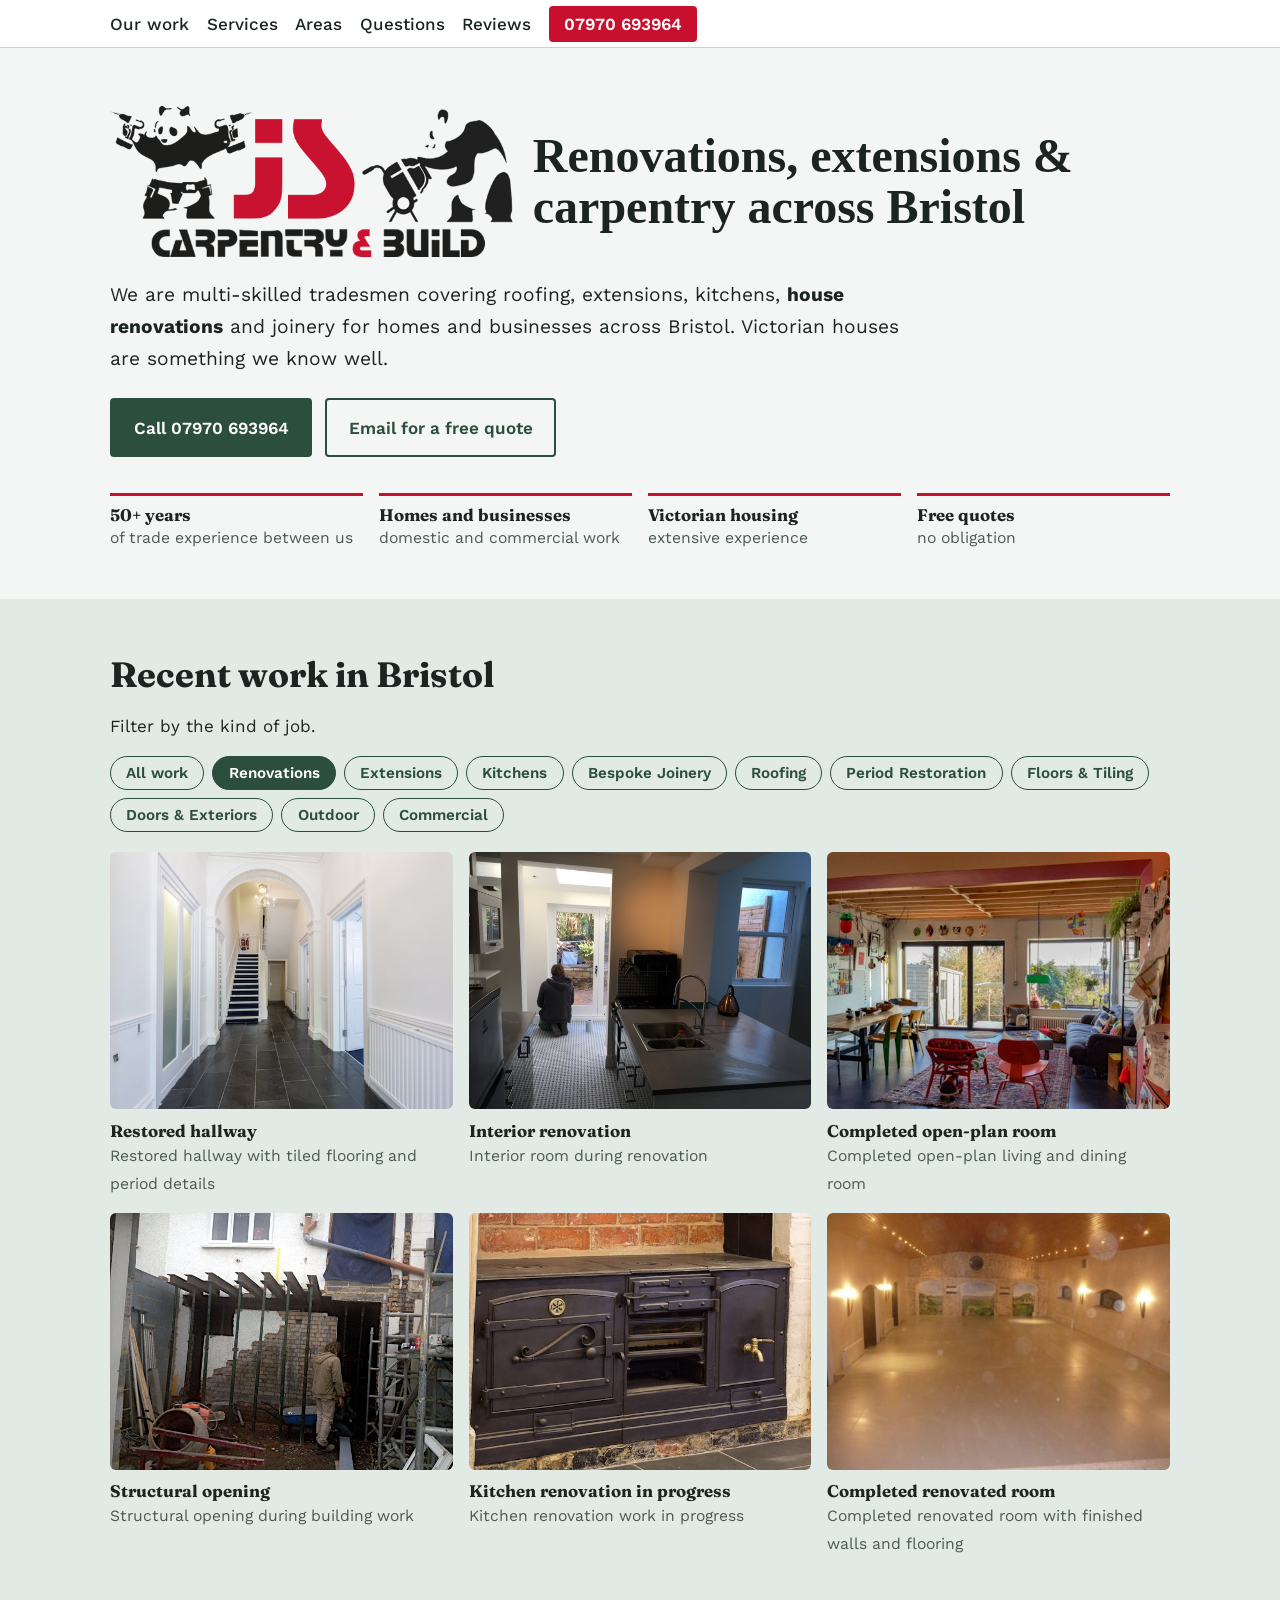
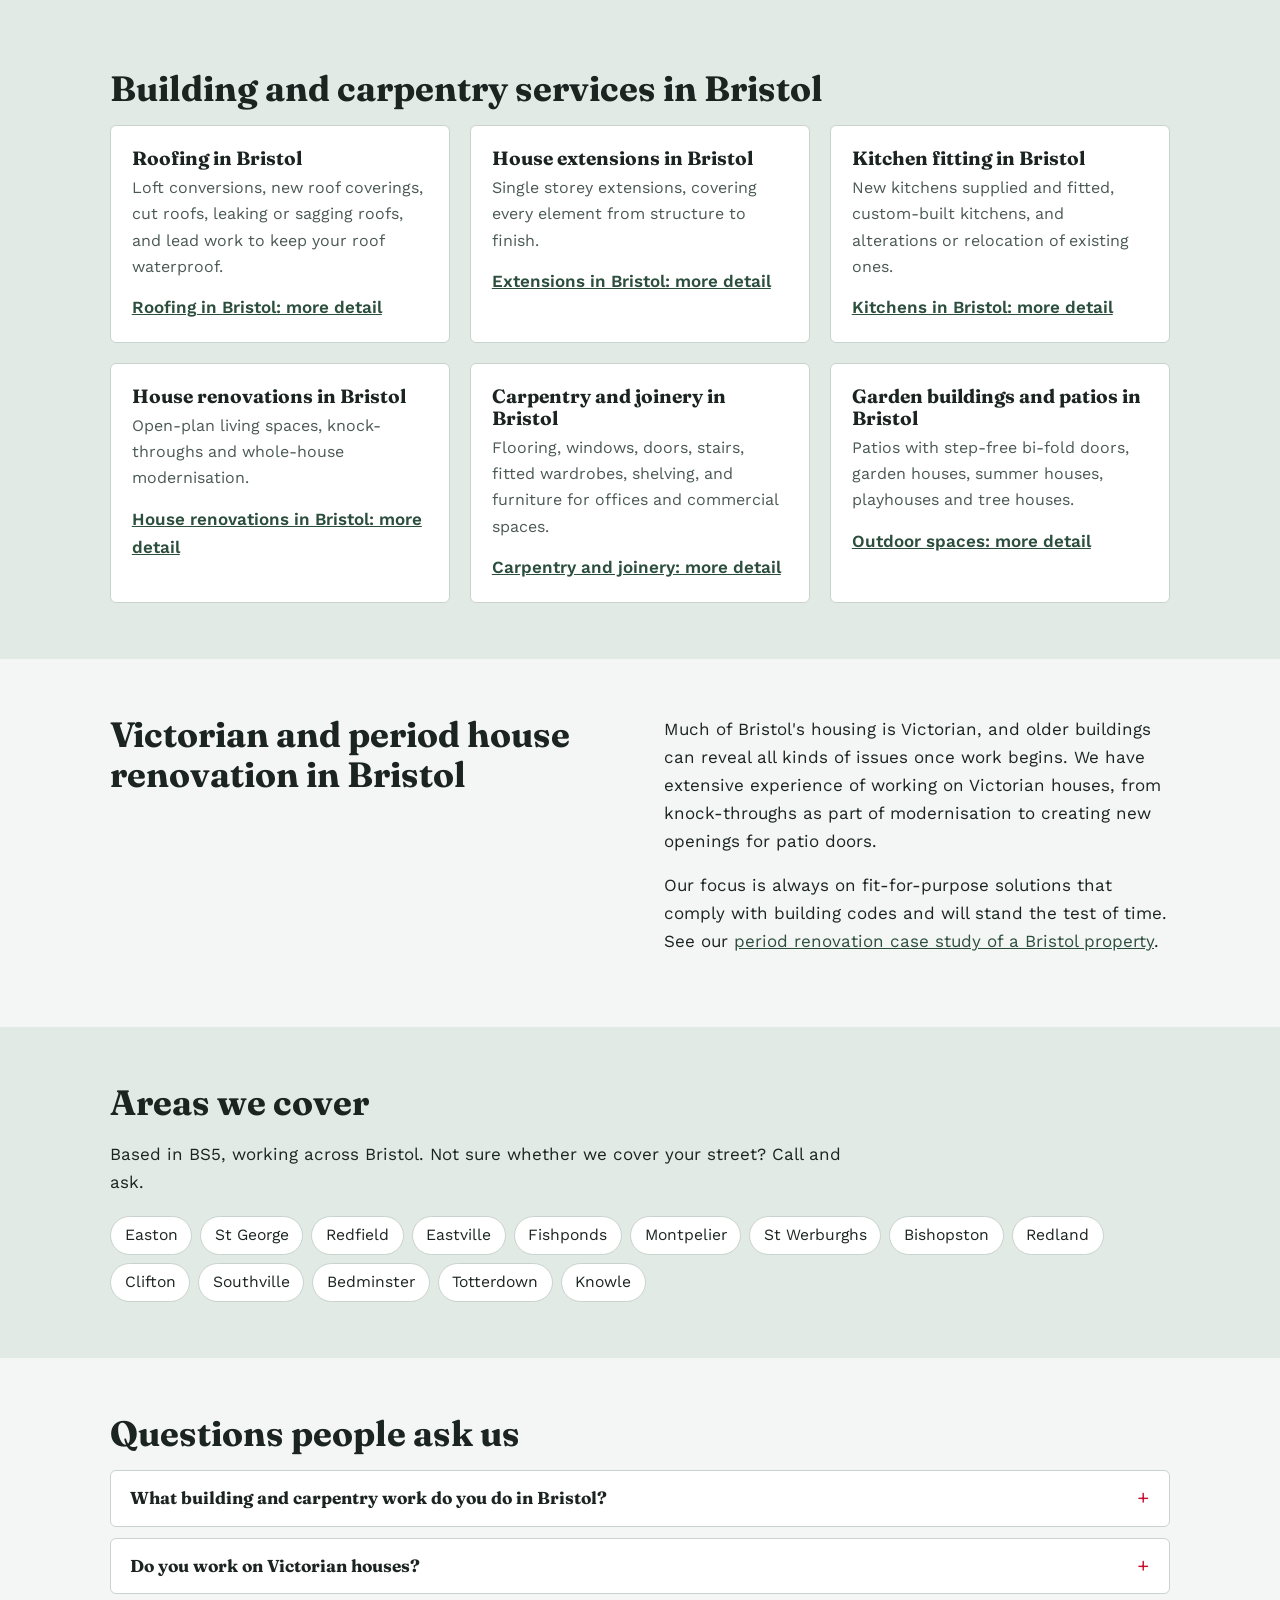
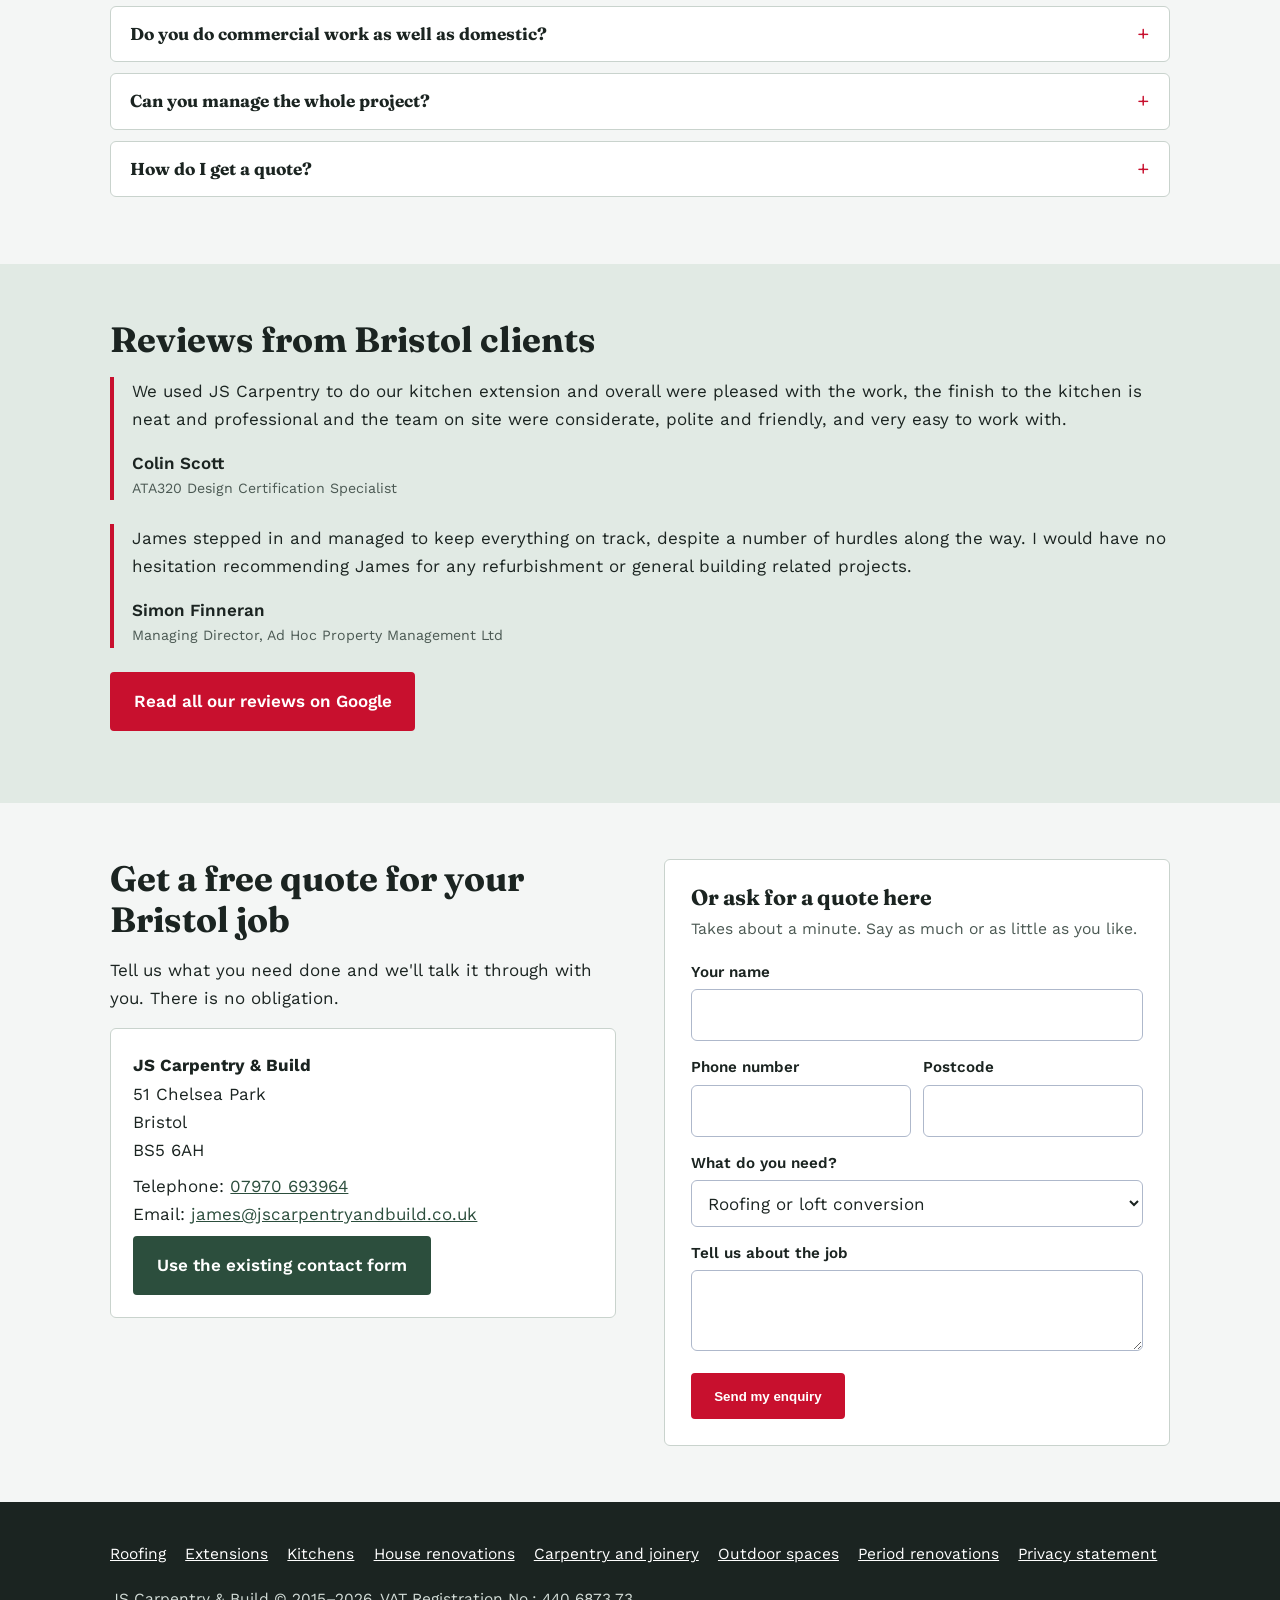
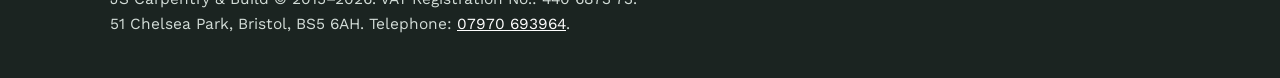
==== commit e04c3871: "Services page" ====
--- a/index.html
+++ b/index.html
@@ -253,8 +253,8 @@
       <p>Filter by the kind of job.</p>
 
       <div class="filters" role="group" aria-label="Filter projects">
-        <button class="chip" aria-pressed="true" data-filter="all">All work</button>
-        <button class="chip" aria-pressed="false" data-filter="renovations">Renovations</button>
+        <button class="chip" aria-pressed="false" data-filter="all">All work</button>
+        <button class="chip" aria-pressed="true" data-filter="renovations">Renovations</button>
         <button class="chip" aria-pressed="false" data-filter="extensions">Extensions</button>
         <button class="chip" aria-pressed="false" data-filter="kitchens">Kitchens</button>
         <button class="chip" aria-pressed="false" data-filter="bespoke-joinery">Bespoke Joinery</button>
@@ -295,7 +295,7 @@
 
         <!-- Kitchens -->
         <figure class="tile" data-cat="kitchens">
-          <img class="tile-media" src="images/4481-bridge-road (1).jpg" alt="Traditional fitted kitchen with timber cabinets and integrated appliances" loading="lazy">
+          <img class="tile-media" src="images/4481-bridge-road.jpg" alt="Traditional fitted kitchen with timber cabinets and integrated appliances" loading="lazy">
           <figcaption><b>Traditional fitted kitchen</b><span>Traditional fitted kitchen with timber cabinets and integrated appliances</span></figcaption>
         </figure>
         <figure class="tile" data-cat="kitchens">
@@ -315,7 +315,7 @@
           <figcaption><b>Kitchen renovation</b><span>Kitchen during renovation with new fitted units</span></figcaption>
         </figure>
         <figure class="tile" data-cat="kitchens">
-          <img class="tile-media" src="images/new kitchen fitted.jpg" alt="New fitted kitchen with timber flooring" loading="lazy">
+          <img class="tile-media" src="images/new-kitchen-fitted.jpg" alt="New fitted kitchen with timber flooring" loading="lazy">
           <figcaption><b>New fitted kitchen</b><span>New fitted kitchen with timber flooring</span></figcaption>
         </figure>
 
@@ -653,10 +653,12 @@
           <a class="btn main" href="https://jscarpentryandbuild.co.uk/contact.php">Use the existing contact form</a>
         </div>
       </div>
-      <div class="form-card" id="quote">
+      <div class="solution. form-card" id="quote">
         <h3>Or ask for a quote here</h3>
         <p class="sub">Takes about a minute. Say as much or as little as you like.</p>
-        <form id="qform">
+        <form id="qform" action="https://api.web3forms.com/submit" method="POST">
+          <input type="hidden" name="access_key" value="524fdbbf-656d-4fac-b05e-11fe668b3f9a">
+          <input type="hidden" name="subject" value="New Website Enquiry">
           <div class="field">
             <label for="name">Your name</label>
             <input id="name" name="name" autocomplete="name" required>
@@ -730,22 +732,40 @@
       applyFilter(c.dataset.filter);
     });
   });
-  applyFilter('all');
+  applyFilter('renovations');
 })();
 // Before / after slider
 (function(){
   var ba=document.getElementById('ba'), r=ba.querySelector('input');
   r.addEventListener('input',function(){ba.style.setProperty('--pos',r.value+'%')});
 })();
-// Quote form
-document.getElementById('qform').addEventListener('submit',function(e){
+// Quote form (Web3Forms)
+// Quote form (Web3Forms)
+document.getElementById('qform').addEventListener('submit', function(e) {
   e.preventDefault();
-  var f=e.target;
-  var body='Name: '+f.name.value+'\nPhone: '+f.phone.value+'\nPostcode: '+f.pc.value+
-           '\nWork needed: '+f.type.value+'\n\n'+f.msg.value;
-  document.getElementById('done').style.display='block';
-  window.location.href='mailto:james@jscarpentryandbuild.co.uk?subject='+
-    encodeURIComponent('Quote enquiry from website')+'&body='+encodeURIComponent(body);
+  var form = e.target;
+  var formData = new FormData(form);
+  var object = Object.fromEntries(formData);
+  
+  fetch('https://api.web3forms.com/submit', {
+    method: 'POST',
+    headers: {
+      'Content-Type': 'application/json',
+      'Accept': 'application/json'
+    },
+    body: JSON.stringify(object)
+  })
+  .then(async (response) => {
+    if (response.status == 200) {
+      document.getElementById('done').style.display = 'block';
+      form.reset();
+    } else {
+      alert("Something went wrong. Please call 07970 693964 instead.");
+    }
+  })
+  .catch(error => {
+    alert("Something went wrong. Please call 07970 693964 instead.");
+  });
 });
 </script>
 </body>
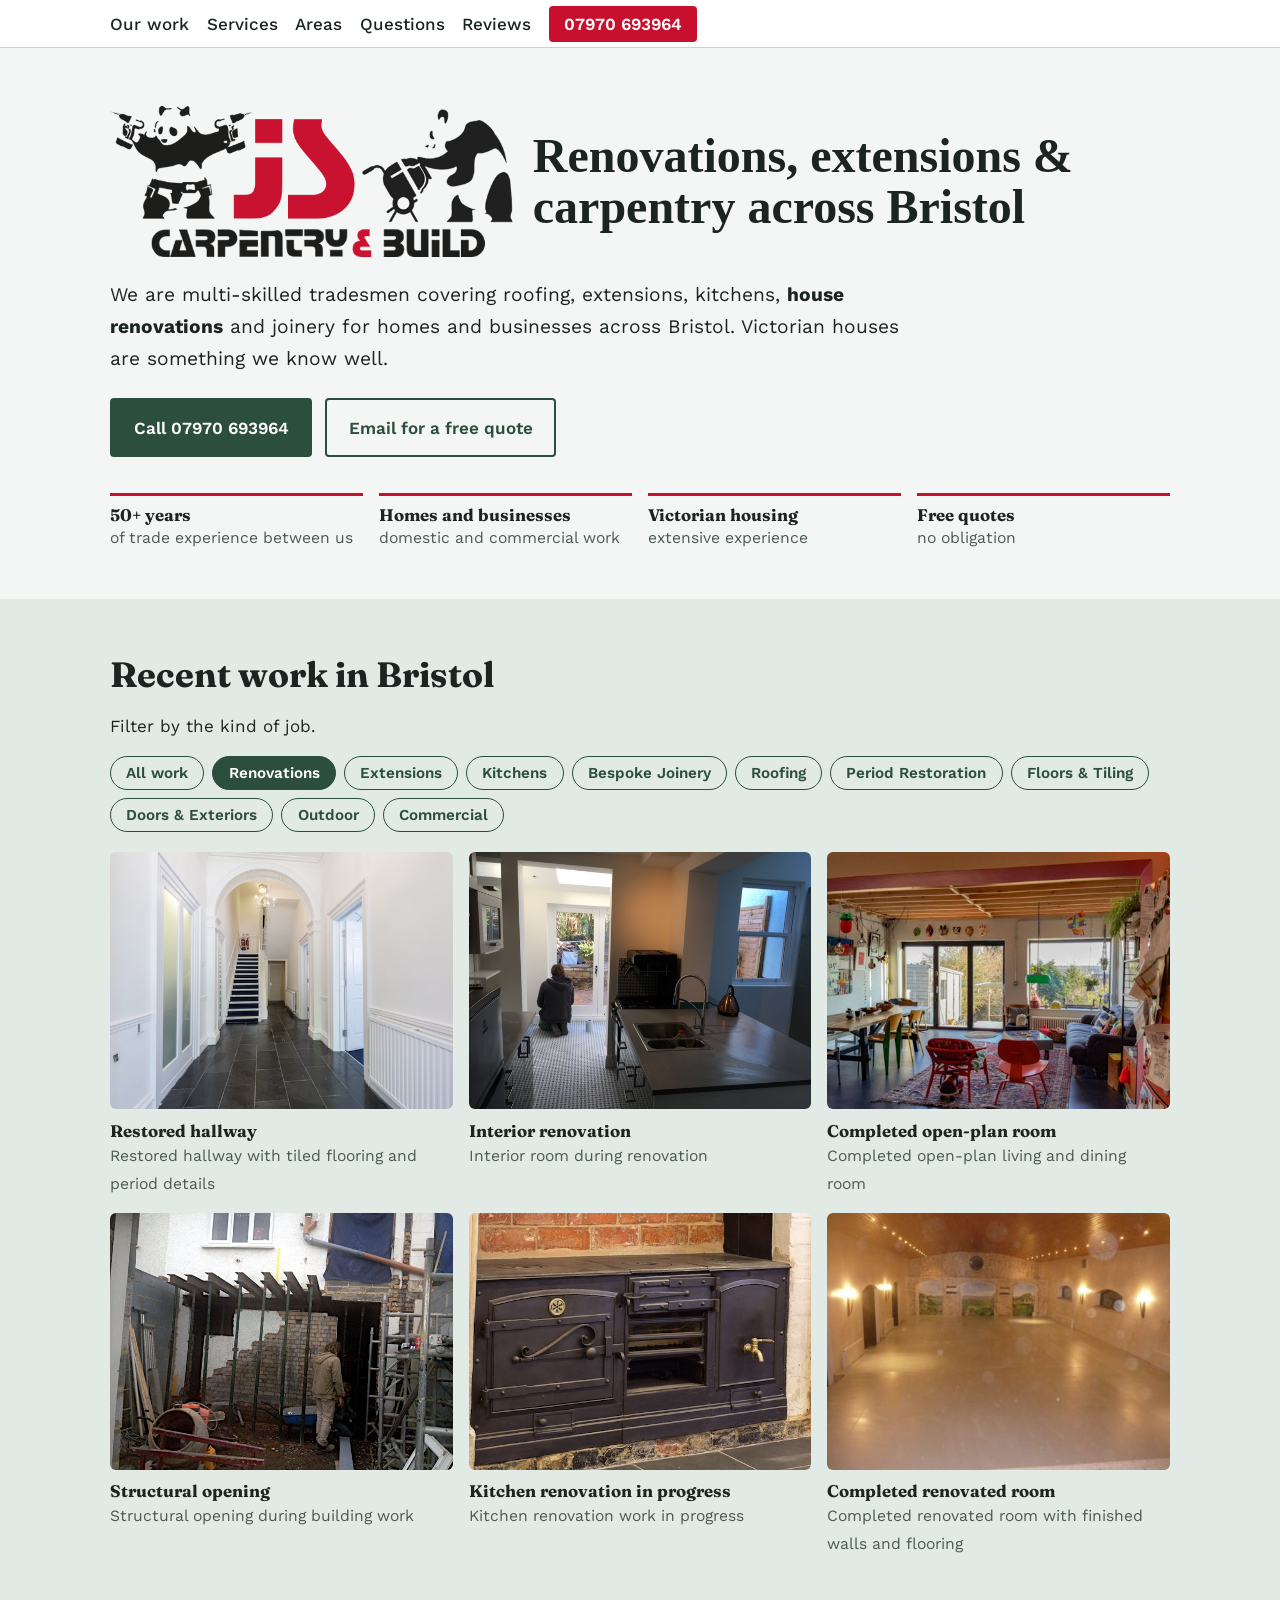
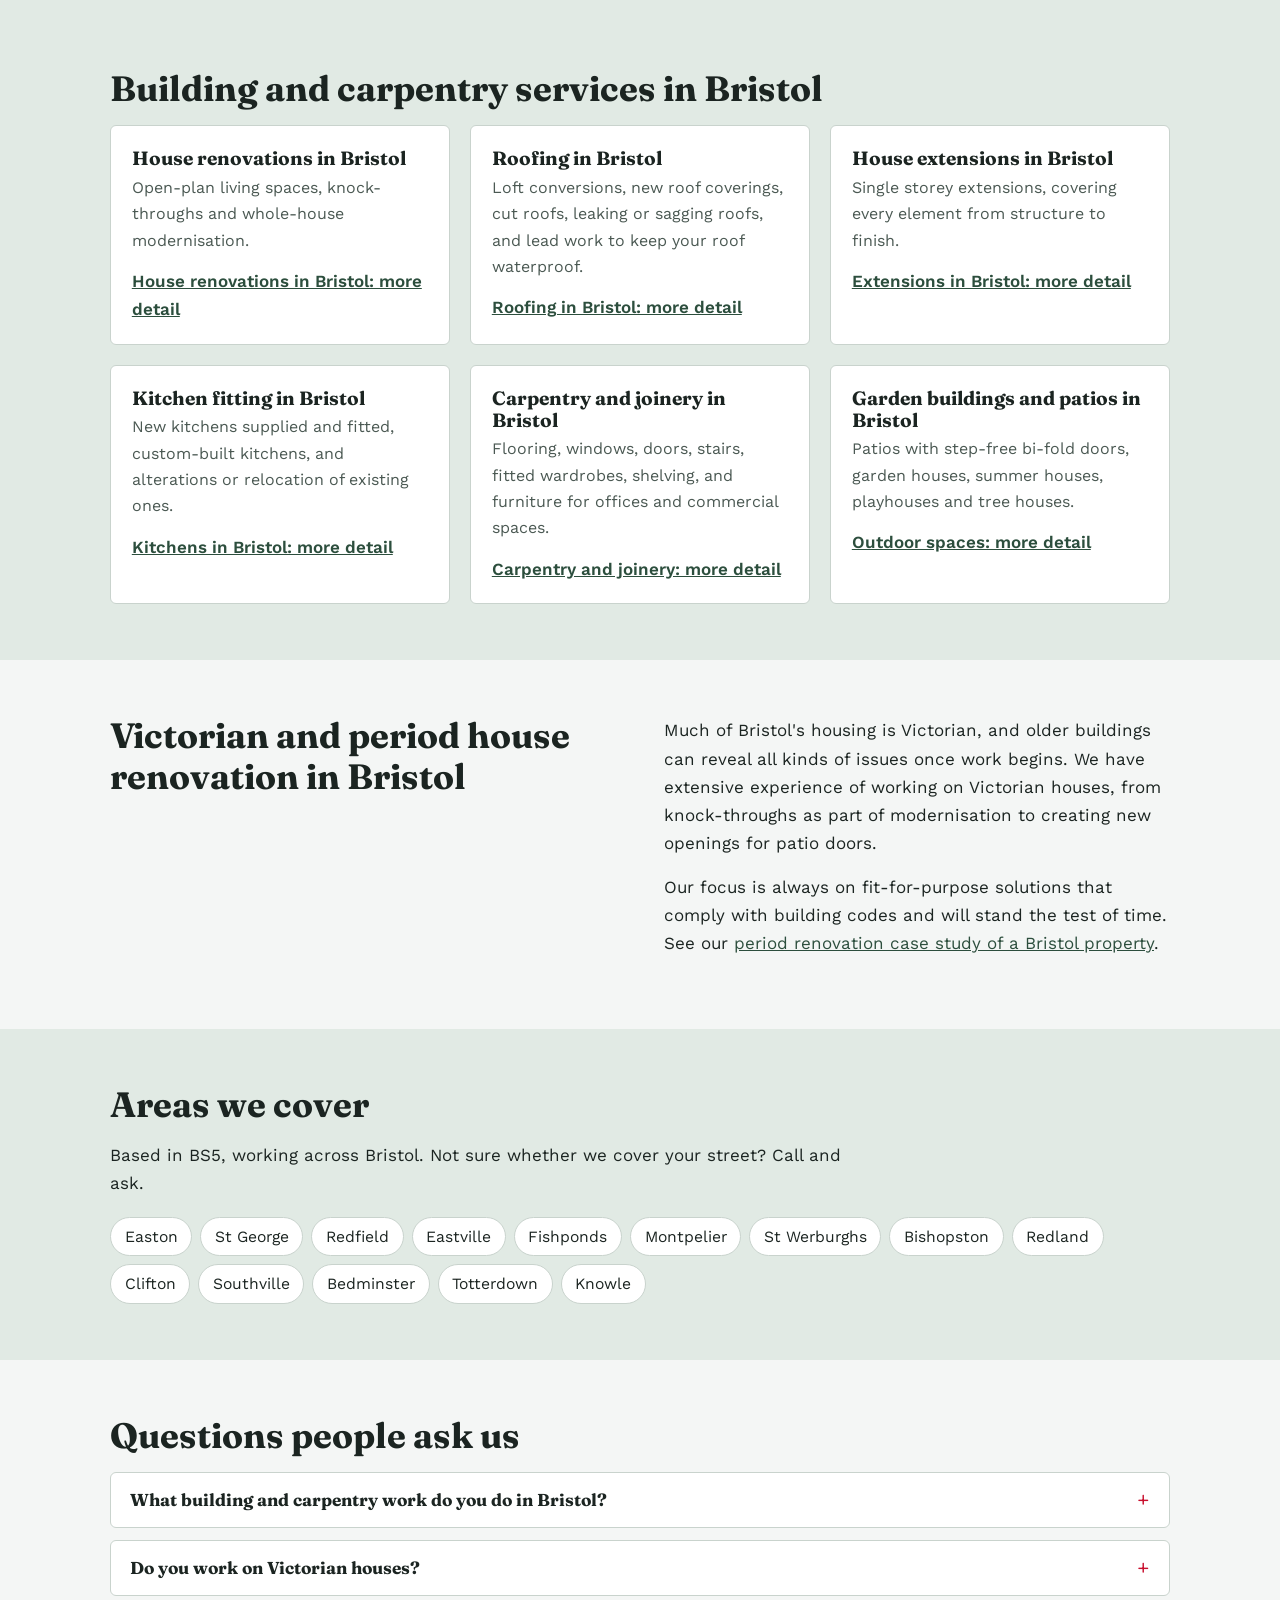
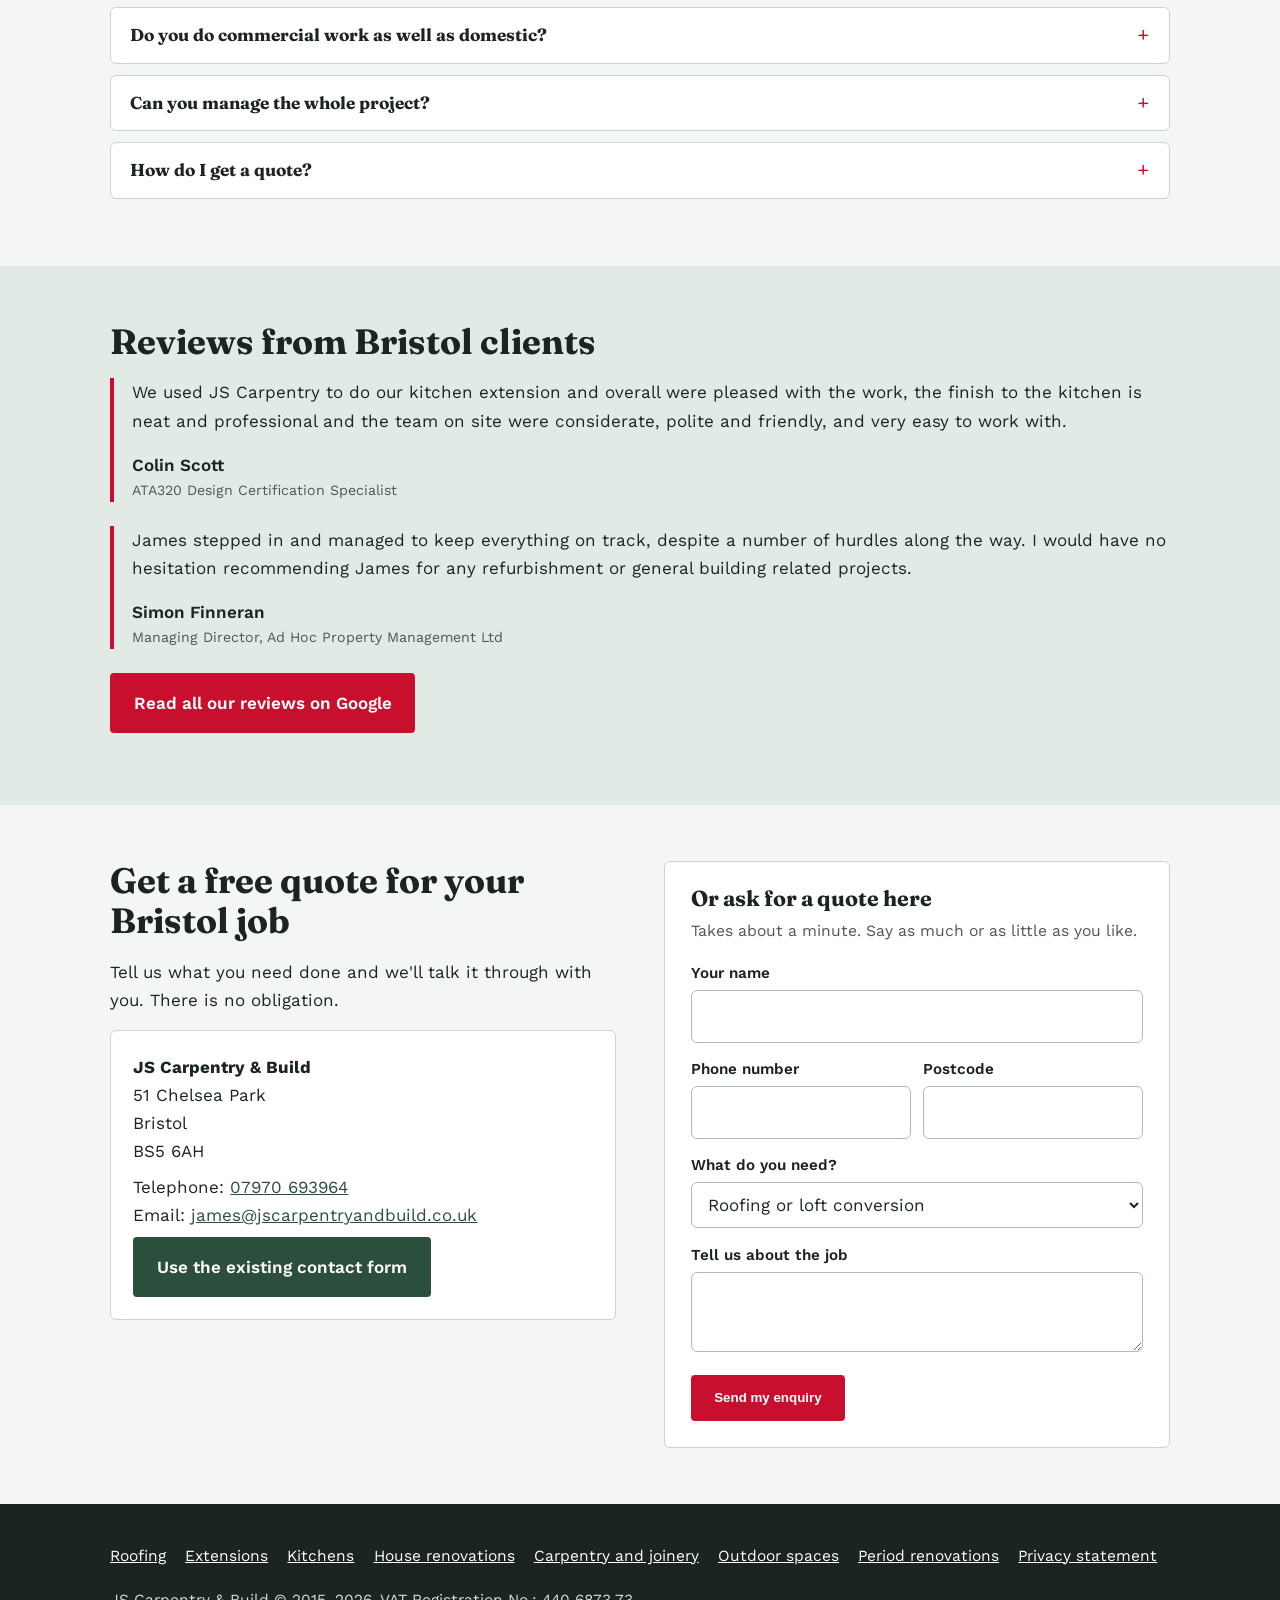
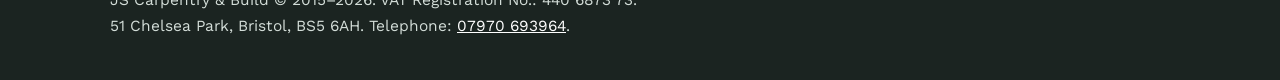
==== commit e195ef3d: "position of one card - rennovation" ====
--- a/index.html
+++ b/index.html
@@ -21,16 +21,7 @@
   from the proof-led option, and the quote form from the quote-first option
   placed low, in the contact section.
 
-  TO CHECK / FILL IN BEFORE SHOWING AS A REAL SITE
-  - AREAS: confirm with James which parts of Bristol (and nearby) he really covers.
-  - FAQ answers are based only on what his current site says.
-  - Gallery: replace each .ph placeholder with <img src="..." alt="..."> (keep class "tile-media"),
-    and edit the title and one-line description under it. Aim for 8 to 12 jobs.
-  - Before and after: swap the two .ba-pane placeholders for real photos of the same view.
-  - GOOGLE REVIEWS: see the marked slot under the testimonials. Once the Google
-    Business Profile exists and has reviews, either embed a widget script, fetch via
-    the Places API, or hand-copy them in. Then link the gallery photos to the profile.
-  - All text is taken from the current site (typos fixed). No new claims.
+   No new claims.
 -->
 <script type="application/ld+json">
 {
@@ -113,8 +104,18 @@
 .hero-brand img{display:block;width:auto;height:clamp(105px,15vw,155px);max-width:38%;object-fit:contain}
 .hero-brand span{display:block;line-height:1.05}
 .hero p.lead{font-size:1.2rem;margin-top:1.25rem}
-@media (max-width:560px){.hero h1.hero-brand{gap:.75rem;font-size:clamp(1.8rem,8vw,2.5rem)}.hero-brand img{height:82px;max-width:34%}}
-.hero .btns{display:flex;flex-wrap:wrap;gap:.8rem;margin-top:1.5rem}
+@media (max-width: 700px) {
+  .hero h1.hero-brand {
+    flex-direction: column;
+    align-items: flex-start;
+    gap: 1rem;
+    font-size: clamp(1.8rem, 8vw, 2.5rem);
+  }
+  .hero-brand img {
+    height: 100px;
+    max-width: 60%;
+  }
+}.hero .btns{display:flex;flex-wrap:wrap;gap:.8rem;margin-top:1.5rem}
 .btn{display:inline-block;padding:.85rem 1.35rem;border-radius:4px;font-weight:600;text-decoration:none;border:2px solid var(--lead-dark);cursor:pointer}
 .btn.main{background:var(--lead-dark);color:#fff}
 .btn.line{color:var(--lead-dark);background:transparent}
@@ -528,7 +529,12 @@
     <div class="wrap">
       <h2 id="svc-h">Building and carpentry services in Bristol</h2>
       <div class="svc">
-                <article>
+        <article>
+          <h3>House renovations in Bristol</h3>
+          <p>Open-plan living spaces, knock-throughs and whole-house modernisation.</p>
+          <a class="more" href="services.html#renovations">House renovations in Bristol: more detail</a>
+        </article>
+        <article>
           <h3>Roofing in Bristol</h3>
           <p>Loft conversions, new roof coverings, cut roofs, leaking or sagging roofs, and lead work to keep your roof waterproof.</p>
           <a class="more" href="services.html#roofing">Roofing in Bristol: more detail</a>
@@ -543,11 +549,7 @@
           <p>New kitchens supplied and fitted, custom-built kitchens, and alterations or relocation of existing ones.</p>
           <a class="more" href="services.html#kitchens">Kitchens in Bristol: more detail</a>
         </article>
-        <article>
-          <h3>House renovations in Bristol</h3>
-          <p>Open-plan living spaces, knock-throughs and whole-house modernisation.</p>
-          <a class="more" href="services.html#renovations">House renovations in Bristol: more detail</a>
-        </article>
+        
         <article>
           <h3>Carpentry and joinery in Bristol</h3>
           <p>Flooring, windows, doors, stairs, fitted wardrobes, shelving, and furniture for offices and commercial spaces.</p>
@@ -569,8 +571,8 @@
       </div>
       <div>
         <p>Much of Bristol's housing is Victorian, and older buildings can reveal all kinds of issues once work begins. We have extensive experience of working on Victorian houses, from knock-throughs as part of modernisation to creating new openings for patio doors.</p>
-        <p>Our focus is always on fit-for-purpose solutions that comply with building codes and will stand the test of time. See our <a href="https://jscarpentryandbuild.co.uk/period-renovations.html">period renovation case study of a Bristol property</a>.</p>
-      </div>
+        <p>Our focus is always on fit-for-purpose solutions that comply with building codes and will stand the test of time. See our <a href="services.html#period-renovations">period renovation case study of a Bristol property</a>.</p>
+           </div>
     </div>
   </section>
 
